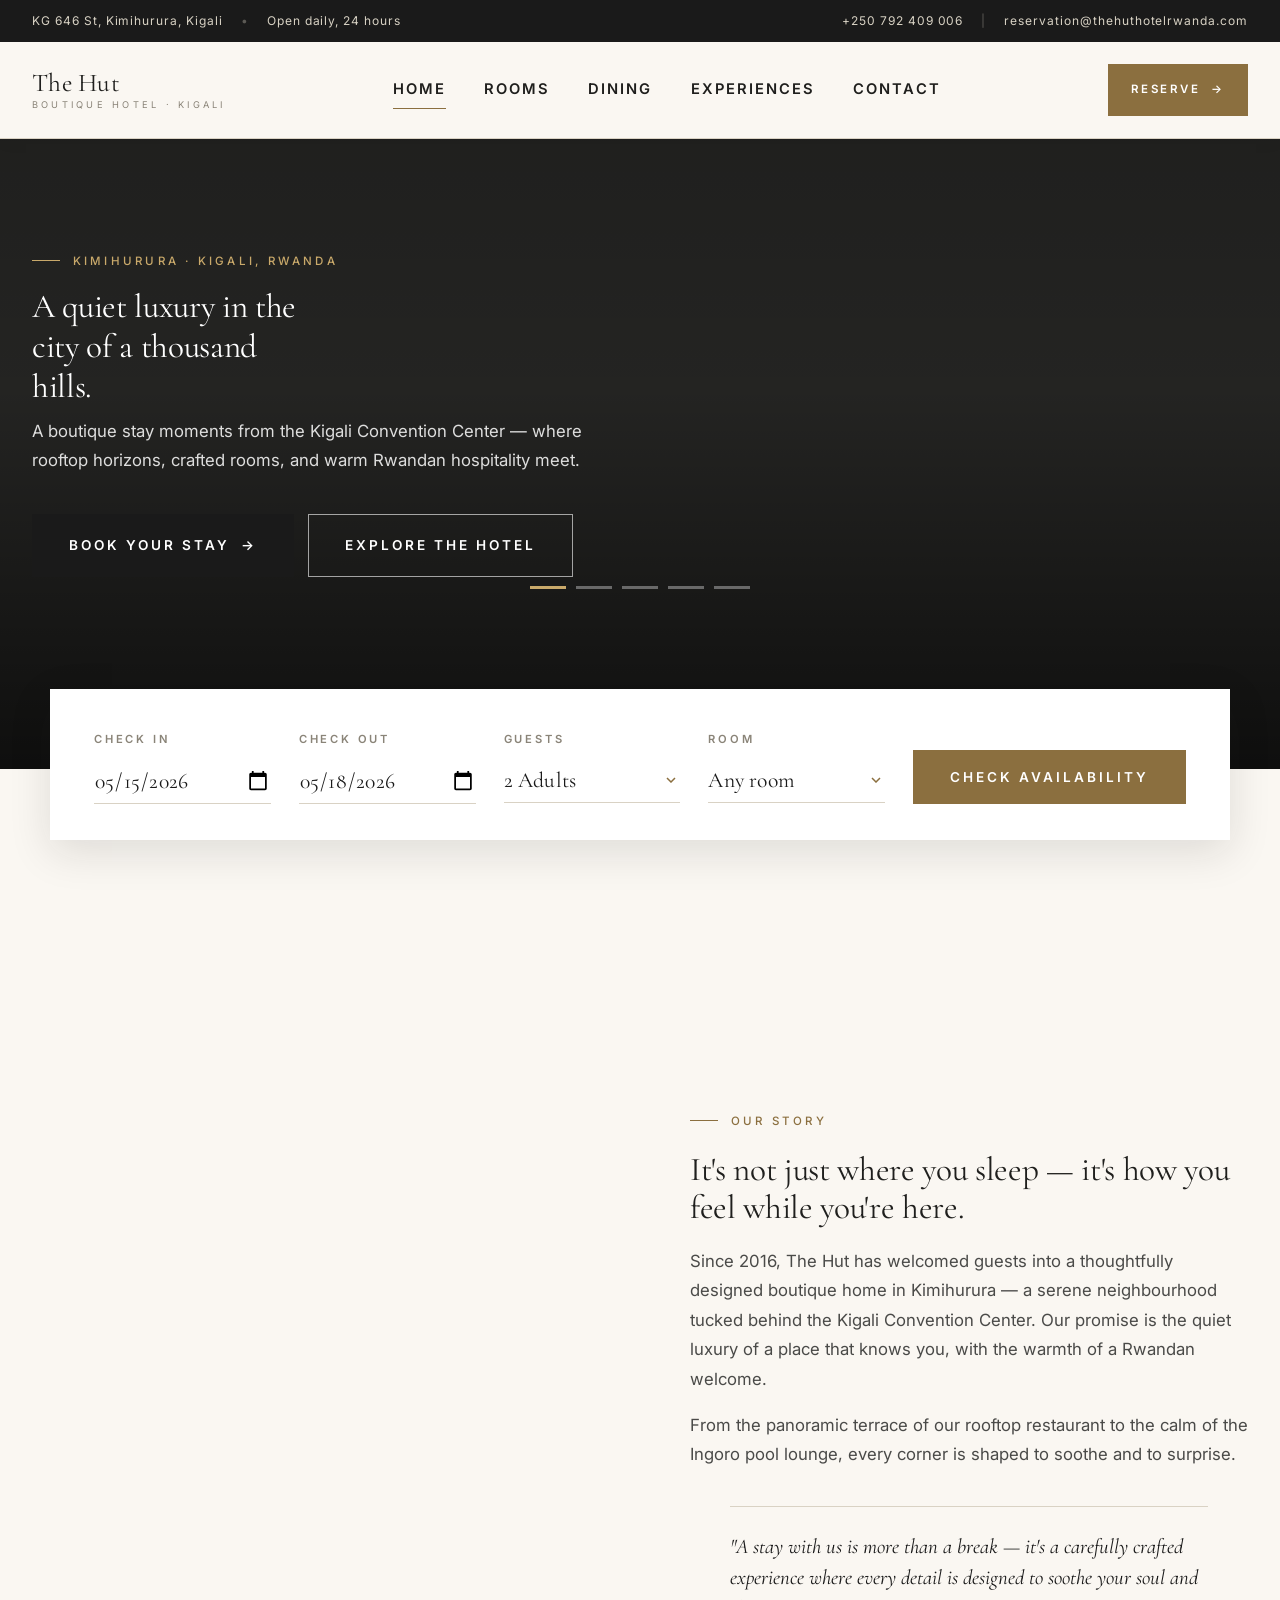
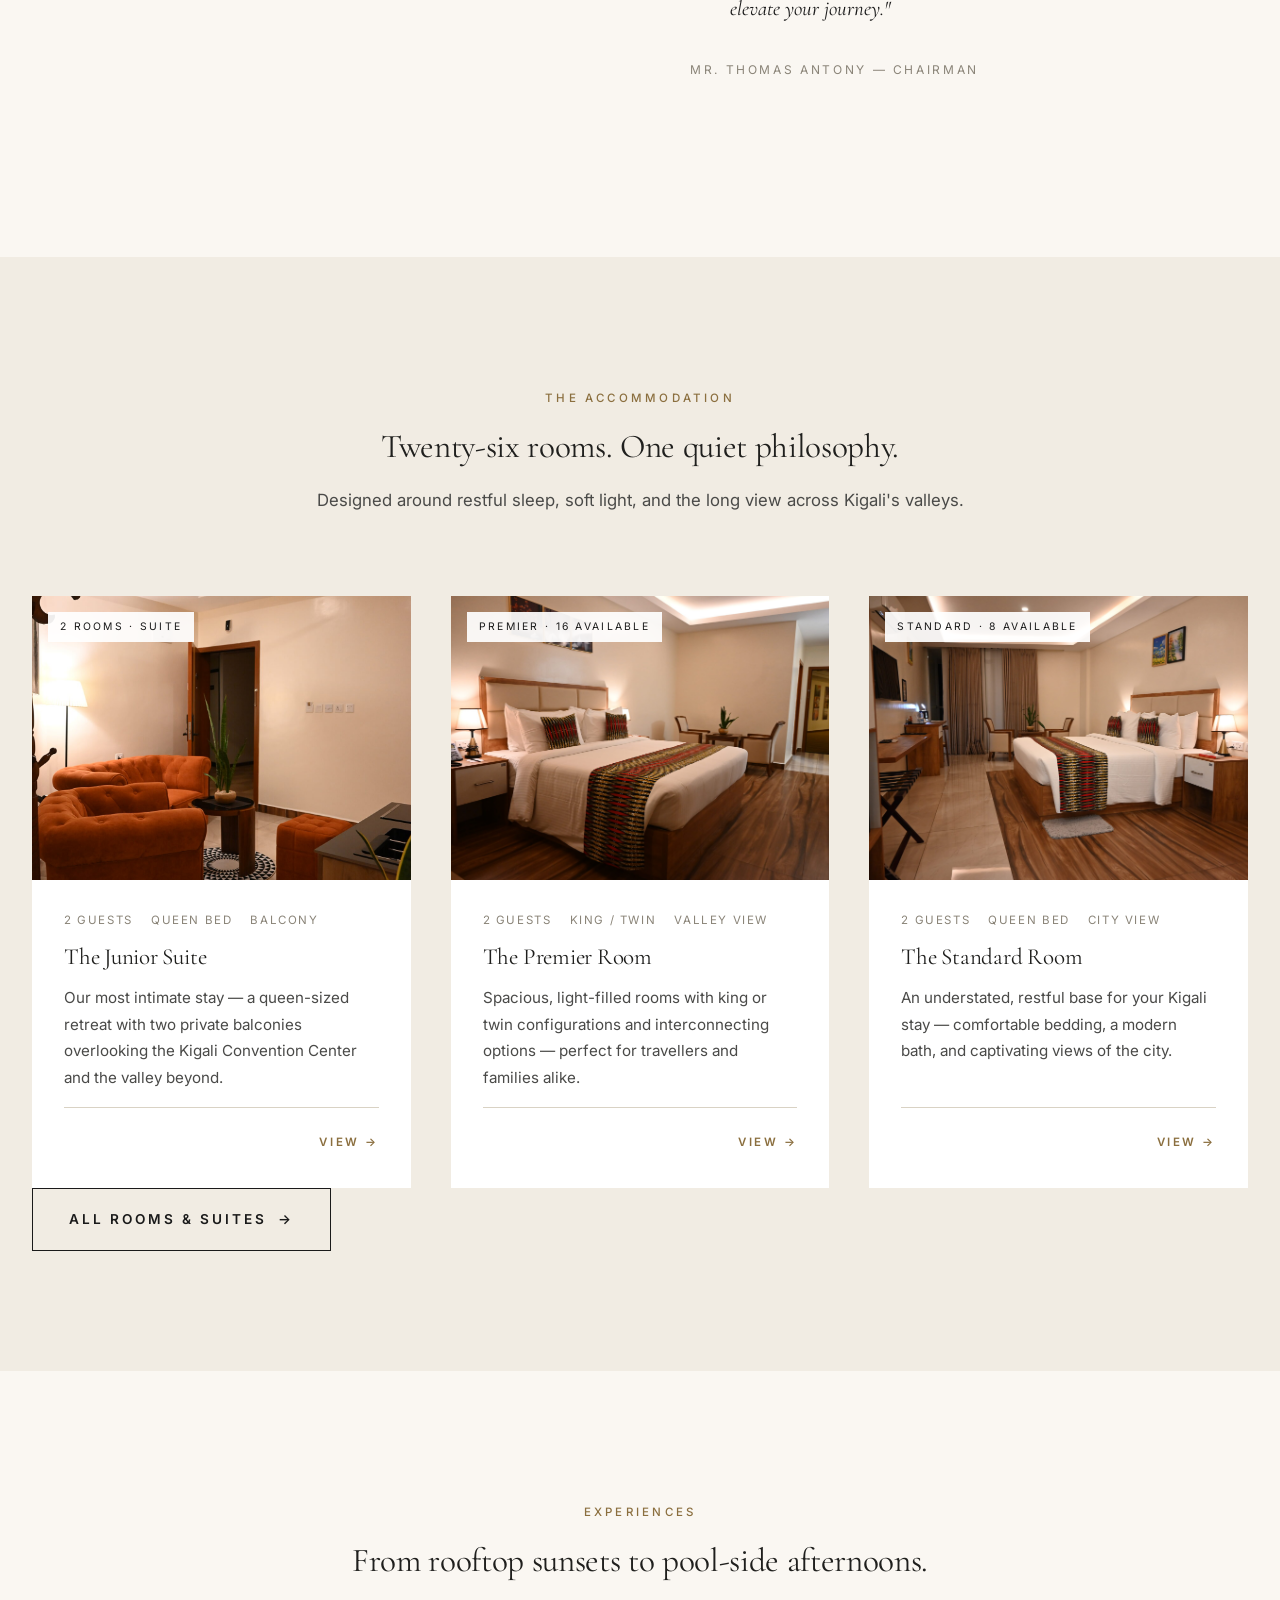
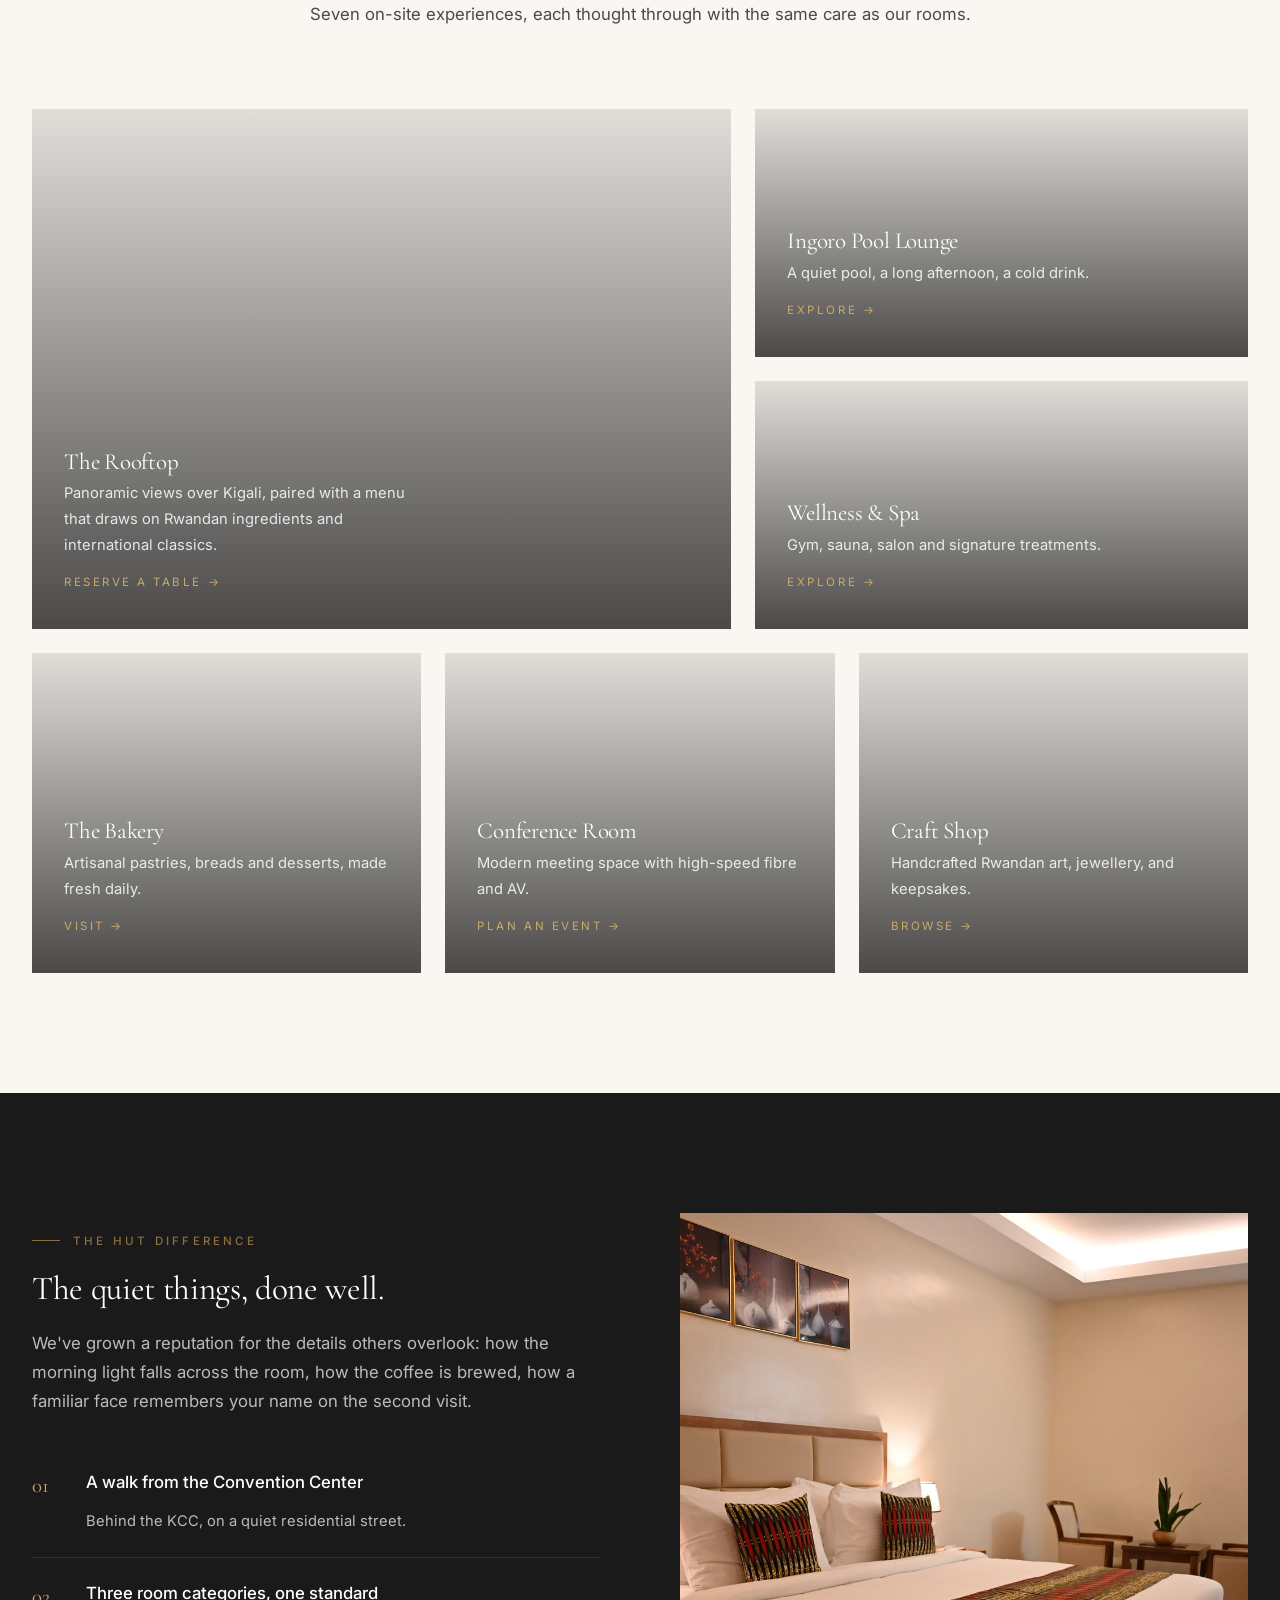
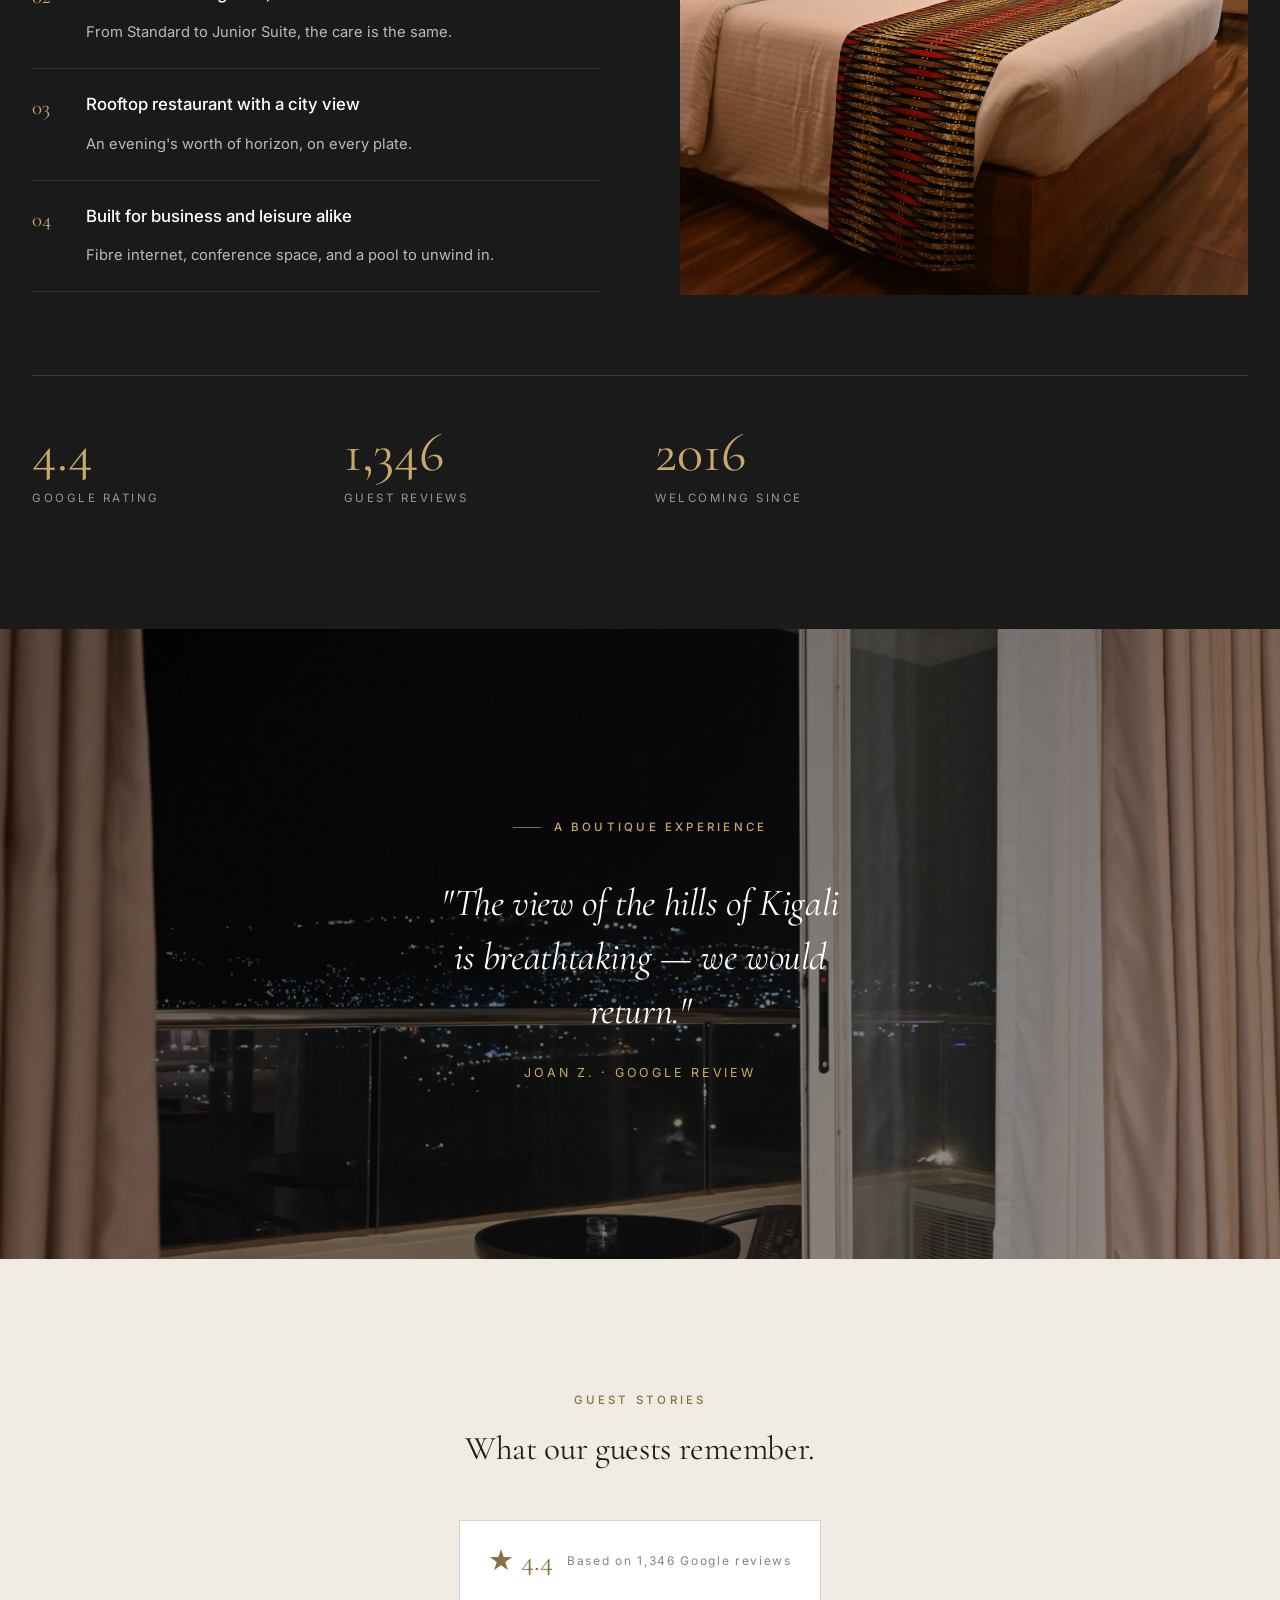
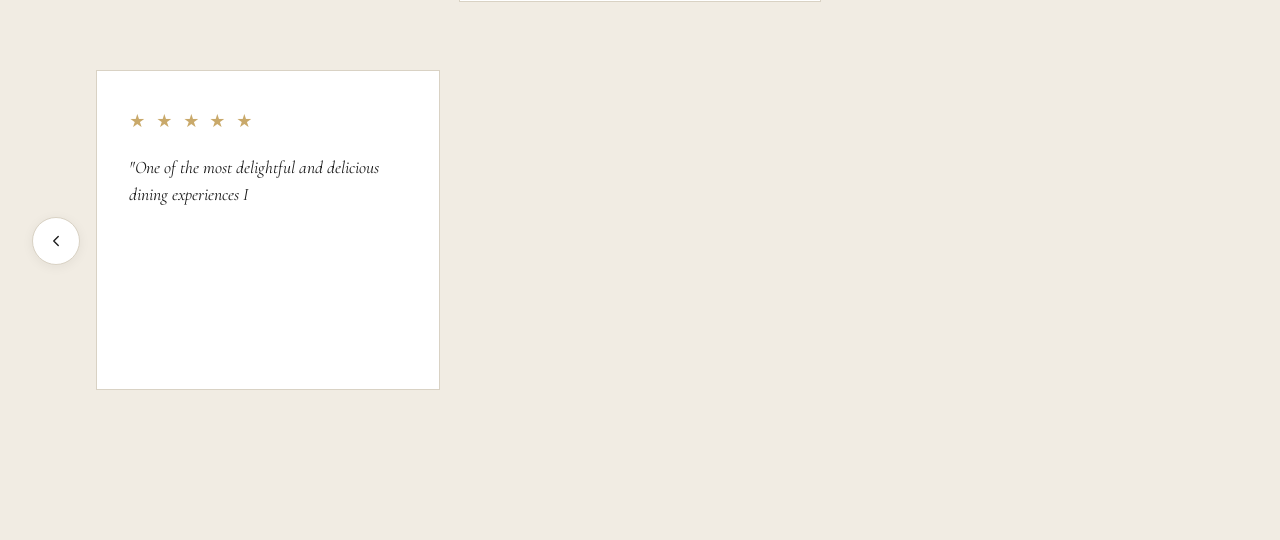
==== index.html @ b06016fc "Add files via upload" ====
<!DOCTYPE html>
<html lang="en">
<head>
<meta charset="UTF-8">
<meta name="viewport" content="width=device-width, initial-scale=1.0">
<title>The Hut — Boutique Hotel & Rooftop Restaurant, Kigali</title>
<meta name="description" content="A boutique hotel & rooftop restaurant in Kimihurura, Kigali — moments from the Kigali Convention Center. Crafted rooms, panoramic views, and Rwandan hospitality.">
<link rel="preconnect" href="https://fonts.googleapis.com">
<link rel="preconnect" href="https://fonts.gstatic.com" crossorigin>
<link href="https://fonts.googleapis.com/css2?family=Cormorant+Garamond:ital,wght@0,300;0,400;0,500;1,400&family=Inter:wght@300;400;500;600&display=swap" rel="stylesheet">
<link rel="stylesheet" href="styles.css">
</head>
<body>

<!-- Sticky top stack -->
<div class="sticky-stack">
<!-- Utility bar -->
<div class="utility">
  <div class="container">
    <div>KG 646 St, Kimihurura, Kigali <span class="sep">•</span> Open daily, 24 hours</div>
    <div>
      <a href="tel:+250792409006">+250 792 409 006</a>
      <span class="sep">|</span>
      <a href="mailto:reservation@thehuthotelrwanda.com">reservation@thehuthotelrwanda.com</a>
    </div>
  </div>
</div>

<!-- Header -->
<header class="site-header">
  <div class="container">
    <a href="index.html" class="brand" aria-label="The Hut · Restaurant & Boutique Hotel">
      <img src="logo.png" alt="The Hut · Restaurant & Boutique Hotel" onerror="this.outerHTML='<span class=&quot;brand-text&quot;>The Hut<small>Boutique Hotel · Kigali</small></span>'">
    </a>
    <nav class="nav">
      <a href="index.html" class="active">Home</a>
      <a href="rooms.html">Rooms</a>
      <a href="dining.html">Dining</a>
      <a href="experiences.html">Experiences</a>
      <a href="contact.html">Contact</a>
    </nav>
    <a href="#book" class="btn btn--gold book-cta">Reserve <span class="arrow">→</span></a>
  </div>
</header>
</div>

<!-- Hero -->
<section class="hero">
  <div class="hero__slides">
    <div class="hero__slide active" style="background-image:url('https://thehuthotelrwanda.com/wp-content/uploads/2025/10/WhatsApp-Image-2025-10-03-at-09.39.47.jpeg');"></div>
    <div class="hero__slide" style="background-image:url('images/premier-04.jpg');"></div>
    <div class="hero__slide" style="background-image:url('images/suite-03.jpg');"></div>
    <div class="hero__slide" style="background-image:url('https://thehuthotelrwanda.com/wp-content/uploads/2026/04/DSC00540-scaled.jpg');"></div>
    <div class="hero__slide" style="background-image:url('images/standard-03.jpg');"></div>
  </div>
  <div class="container">
    <span class="eyebrow">Kimihurura · Kigali, Rwanda</span>
    <h1>A quiet luxury in the city of a thousand hills.</h1>
    <p class="hero__lead">A boutique stay moments from the Kigali Convention Center — where rooftop horizons, crafted rooms, and warm Rwandan hospitality meet.</p>
    <div class="hero__ctas">
      <a href="#book" class="btn">Book your stay <span class="arrow">→</span></a>
      <a href="experiences.html" class="btn btn--light">Explore the hotel</a>
    </div>
  </div>
  <div class="hero__dots" aria-hidden="true">
    <button class="hero__dot active" data-slide="0" aria-label="Slide 1"></button>
    <button class="hero__dot" data-slide="1" aria-label="Slide 2"></button>
    <button class="hero__dot" data-slide="2" aria-label="Slide 3"></button>
    <button class="hero__dot" data-slide="3" aria-label="Slide 4"></button>
    <button class="hero__dot" data-slide="4" aria-label="Slide 5"></button>
  </div>
</section>
<script>
(function(){
  var slides = document.querySelectorAll('.hero__slide');
  var dots = document.querySelectorAll('.hero__dot');
  var current = 0;
  function go(n){
    slides[current].classList.remove('active');
    dots[current].classList.remove('active');
    current = (n + slides.length) % slides.length;
    slides[current].classList.add('active');
    dots[current].classList.add('active');
  }
  dots.forEach(function(d,i){ d.addEventListener('click', function(){ go(i); reset(); }); });
  var timer = setInterval(function(){ go(current+1); }, 5500);
  function reset(){ clearInterval(timer); timer = setInterval(function(){ go(current+1); }, 5500); }
})();

// Gentle scroll-reveal animations
(function(){
  if (!('IntersectionObserver' in window)) return;
  var selectors = '.section-head, .room-card, .exp-tile, .why__list li, .stat, .room-features .room-feature, .intro__media, .why__media, .testimonial-quote, .review-stats, .prose, .booking';
  var els = document.querySelectorAll(selectors);
  els.forEach(function(el){ el.classList.add('reveal'); });
  var io = new IntersectionObserver(function(entries){
    entries.forEach(function(e){
      if (e.isIntersecting){
        e.target.classList.add('in');
        io.unobserve(e.target);
      }
    });
  }, { threshold: 0.12 });
  els.forEach(function(el){ io.observe(el); });
})();

// Sticky header — deeper shadow when scrolled
(function(){
  var stack = document.querySelector('.sticky-stack') || document.querySelector('.site-header');
  if (!stack) return;
  function update(){
    if (window.scrollY > 30){ stack.classList.add('scrolled'); }
    else { stack.classList.remove('scrolled'); }
  }
  window.addEventListener('scroll', update, { passive: true });
  update();
})();

// Reviews carousel — arrows + dots + scroll-snap
(function(){
  var track = document.querySelector('.reviews__track');
  var prev = document.querySelector('.reviews__nav--prev');
  var next = document.querySelector('.reviews__nav--next');
  var dotsWrap = document.querySelector('.reviews__dots');
  if (!track) return;
  var cards = track.querySelectorAll('.review-card');
  // build dots
  cards.forEach(function(_, i){
    var b = document.createElement('button');
    b.className = 'reviews__dot' + (i === 0 ? ' active' : '');
    b.setAttribute('aria-label', 'Go to review ' + (i+1));
    b.addEventListener('click', function(){ scrollTo(i); });
    dotsWrap.appendChild(b);
  });
  function cardWidth(){
    if (!cards[0]) return 0;
    var rect = cards[0].getBoundingClientRect();
    return rect.width + 28; // include gap
  }
  function scrollTo(i){
    track.scrollTo({ left: i * cardWidth(), behavior: 'smooth' });
  }
  if (prev) prev.addEventListener('click', function(){
    track.scrollBy({ left: -cardWidth(), behavior: 'smooth' });
  });
  if (next) next.addEventListener('click', function(){
    track.scrollBy({ left: cardWidth(), behavior: 'smooth' });
  });
  // active dot tracking
  track.addEventListener('scroll', function(){
    var idx = Math.round(track.scrollLeft / cardWidth());
    dotsWrap.querySelectorAll('.reviews__dot').forEach(function(d,i){
      d.classList.toggle('active', i === idx);
    });
  }, { passive: true });
})();

// Parallax — background images move slower than scroll
(function(){
  if (matchMedia('(prefers-reduced-motion: reduce)').matches) return;
  var parallaxEls = document.querySelectorAll('[data-parallax]');
  if (!parallaxEls.length) return;
  var raf;
  function update(){
    parallaxEls.forEach(function(el){
      var rect = el.getBoundingClientRect();
      var speed = parseFloat(el.getAttribute('data-parallax')) || 0.3;
      var center = rect.top + rect.height/2 - window.innerHeight/2;
      var translateY = -center * speed;
      el.style.transform = 'translate3d(0,' + translateY.toFixed(1) + 'px,0)';
    });
    raf = null;
  }
  function onScroll(){
    if (!raf) raf = requestAnimationFrame(update);
  }
  window.addEventListener('scroll', onScroll, { passive: true });
  window.addEventListener('resize', onScroll, { passive: true });
  update();
})();
</script>

<!-- Booking widget -->
<form id="book" class="booking" onsubmit="event.preventDefault(); alert('Redirecting to reservation portal…');">
  <div class="booking__field">
    <label>Check in</label>
    <input type="date" value="2026-05-15">
  </div>
  <div class="booking__field">
    <label>Check out</label>
    <input type="date" value="2026-05-18">
  </div>
  <div class="booking__field">
    <label>Guests</label>
    <select>
      <option>2 Adults</option>
      <option>1 Adult</option>
      <option>2 Adults, 1 Child</option>
      <option>2 Adults, 2 Children</option>
    </select>
  </div>
  <div class="booking__field">
    <label>Room</label>
    <select>
      <option>Any room</option>
      <option>Junior Suite</option>
      <option>Premier Room</option>
      <option>Standard Room</option>
    </select>
  </div>
  <button class="btn btn--gold" type="submit">Check availability</button>
</form>

<!-- Intro -->
<section class="intro">
  <div class="container intro__grid">
    <div class="intro__media" style="background-image:url('https://thehuthotelrwanda.com/wp-content/uploads/2025/10/01.jpeg');"></div>
    <div>
      <span class="eyebrow">Our story</span>
      <h2>It's not just where you sleep — it's how you feel while you're here.</h2>
      <p>Since 2016, The Hut has welcomed guests into a thoughtfully designed boutique home in Kimihurura — a serene neighbourhood tucked behind the Kigali Convention Center. Our promise is the quiet luxury of a place that knows you, with the warmth of a Rwandan welcome.</p>
      <p>From the panoramic terrace of our rooftop restaurant to the calm of the Ingoro pool lounge, every corner is shaped to soothe and to surprise.</p>
      <blockquote class="intro__quote">"A stay with us is more than a break — it's a carefully crafted experience where every detail is designed to soothe your soul and elevate your journey."</blockquote>
      <div class="intro__author">Mr. Thomas Antony — Chairman</div>
    </div>
  </div>
</section>

<!-- Rooms -->
<section class="rooms">
  <div class="container">
    <div class="section-head">
      <span class="eyebrow">The Accommodation</span>
      <h2>Twenty-six rooms. One quiet philosophy.</h2>
      <p>Designed around restful sleep, soft light, and the long view across Kigali's valleys.</p>
    </div>

    <div class="rooms__grid">
      <article class="room-card">
        <div class="room-card__img" data-count="2 rooms · suite" style="background-image:url('images/suite-13.jpg');"></div>
        <div class="room-card__body">
          <div class="room-card__meta"><span>2 Guests</span><span>Queen bed</span><span>Balcony</span></div>
          <h3>The Junior Suite</h3>
          <p>Our most intimate stay — a queen-sized retreat with two private balconies overlooking the Kigali Convention Center and the valley beyond.</p>
          <div class="room-card__foot">
            
            <a href="room-junior-suite.html" class="room-card__link">View →</a>
          </div>
        </div>
      </article>

      <article class="room-card">
        <div class="room-card__img" data-count="Premier · 16 available" style="background-image:url('images/premier-04.jpg');"></div>
        <div class="room-card__body">
          <div class="room-card__meta"><span>2 Guests</span><span>King / Twin</span><span>Valley view</span></div>
          <h3>The Premier Room</h3>
          <p>Spacious, light-filled rooms with king or twin configurations and interconnecting options — perfect for travellers and families alike.</p>
          <div class="room-card__foot">
            
            <a href="room-premier.html" class="room-card__link">View →</a>
          </div>
        </div>
      </article>

      <article class="room-card">
        <div class="room-card__img" data-count="Standard · 8 available" style="background-image:url('images/standard-03.jpg');"></div>
        <div class="room-card__body">
          <div class="room-card__meta"><span>2 Guests</span><span>Queen bed</span><span>City view</span></div>
          <h3>The Standard Room</h3>
          <p>An understated, restful base for your Kigali stay — comfortable bedding, a modern bath, and captivating views of the city.</p>
          <div class="room-card__foot">
            
            <a href="room-standard.html" class="room-card__link">View →</a>
          </div>
        </div>
      </article>
    </div>

    <div class="center mt-lg">
      <a href="rooms.html" class="btn btn--ghost">All rooms & suites <span class="arrow">→</span></a>
    </div>
  </div>
</section>

<!-- Experiences -->
<section class="experiences">
  <div class="container">
    <div class="section-head">
      <span class="eyebrow">Experiences</span>
      <h2>From rooftop sunsets to pool-side afternoons.</h2>
      <p>Seven on-site experiences, each thought through with the same care as our rooms.</p>
    </div>

    <div class="exp__grid">
      <a href="dining.html" class="exp-tile exp-tile--lg" style="background-image:url('https://thehuthotelrwanda.com/wp-content/uploads/2026/04/DSC00540-scaled.jpg');">
        <div class="exp-tile__body">
          <h3>The Rooftop</h3>
          <p>Panoramic views over Kigali, paired with a menu that draws on Rwandan ingredients and international classics.</p>
          <span>Reserve a table →</span>
        </div>
      </a>

      <div style="grid-column: span 5; display: grid; grid-template-rows: 1fr 1fr; gap: 24px;">
        <a href="experiences.html" class="exp-tile exp-tile--sm" style="background-image:url('https://thehuthotelrwanda.com/wp-content/uploads/2026/05/Untitled-design-34.png');">
          <div class="exp-tile__body">
            <h3>Ingoro Pool Lounge</h3>
            <p>A quiet pool, a long afternoon, a cold drink.</p>
            <span>Explore →</span>
          </div>
        </a>
        <a href="experiences.html" class="exp-tile exp-tile--sm" style="background-image:url('https://thehuthotelrwanda.com/wp-content/uploads/2026/04/Untitled-design-18.png');">
          <div class="exp-tile__body">
            <h3>Wellness & Spa</h3>
            <p>Gym, sauna, salon and signature treatments.</p>
            <span>Explore →</span>
          </div>
        </a>
      </div>

      <a href="experiences.html" class="exp-tile exp-tile--row" style="background-image:url('https://thehuthotelrwanda.com/wp-content/uploads/2026/04/Untitled-design-19.png');">
        <div class="exp-tile__body">
          <h3>The Bakery</h3>
          <p>Artisanal pastries, breads and desserts, made fresh daily.</p>
          <span>Visit →</span>
        </div>
      </a>
      <a href="experiences.html" class="exp-tile exp-tile--row" style="background-image:url('https://thehuthotelrwanda.com/wp-content/uploads/2026/04/Untitled-design-20.png');">
        <div class="exp-tile__body">
          <h3>Conference Room</h3>
          <p>Modern meeting space with high-speed fibre and AV.</p>
          <span>Plan an event →</span>
        </div>
      </a>
      <a href="experiences.html" class="exp-tile exp-tile--row" style="background-image:url('https://thehuthotelrwanda.com/wp-content/uploads/2026/04/Untitled-design-21.png');">
        <div class="exp-tile__body">
          <h3>Craft Shop</h3>
          <p>Handcrafted Rwandan art, jewellery, and keepsakes.</p>
          <span>Browse →</span>
        </div>
      </a>
    </div>
  </div>
</section>

<!-- Why -->
<section class="why">
  <div class="container">
    <div class="why__grid">
      <div>
        <span class="eyebrow">The Hut Difference</span>
        <h2>The quiet things, done well.</h2>
        <p>We've grown a reputation for the details others overlook: how the morning light falls across the room, how the coffee is brewed, how a familiar face remembers your name on the second visit.</p>
        <ul class="why__list">
          <li><span class="num">01</span><div><strong>A walk from the Convention Center</strong><span>Behind the KCC, on a quiet residential street.</span></div></li>
          <li><span class="num">02</span><div><strong>Three room categories, one standard</strong><span>From Standard to Junior Suite, the care is the same.</span></div></li>
          <li><span class="num">03</span><div><strong>Rooftop restaurant with a city view</strong><span>An evening's worth of horizon, on every plate.</span></div></li>
          <li><span class="num">04</span><div><strong>Built for business and leisure alike</strong><span>Fibre internet, conference space, and a pool to unwind in.</span></div></li>
        </ul>
      </div>
      <div class="why__media" style="background-image:url('images/premier-04.jpg'); background-position: center center;"></div>
    </div>

    <div class="stats">
      <div class="stat"><div class="num">4.4</div><div class="label">Google Rating</div></div>
      <div class="stat"><div class="num">1,346</div><div class="label">Guest Reviews</div></div>
      
      <div class="stat"><div class="num">2016</div><div class="label">Welcoming since</div></div>
    </div>
  </div>
</section>

<!-- Parallax interlude -->
<section class="parallax-strip">
  <div class="parallax-strip__bg" data-parallax="0.3" style="background-image:url('images/suite-03.jpg');"></div>
  <div class="parallax-strip__overlay"></div>
  <div class="container parallax-strip__content">
    <span class="eyebrow" style="color:var(--gold);">A boutique experience</span>
    <h2 class="parallax-strip__title">"The view of the hills of Kigali is breathtaking — we would return."</h2>
    <div class="parallax-strip__author">Joan Z. · Google Review</div>
  </div>
</section>

<!-- Testimonials -->
<section class="testimonials">
  <div class="container">
    <div class="testimonials__head">
      <span class="eyebrow">Guest stories</span>
      <h2>What our guests remember.</h2>
      <div class="review-stats review-stats--inline">
        <span class="score">★ 4.4</span>
        <span class="meta">Based on 1,346 Google reviews</span>
      </div>
    </div>

    <div class="reviews">
      <button class="reviews__nav reviews__nav--prev" aria-label="Previous review">
        <svg width="18" height="18" viewBox="0 0 24 24" fill="none" stroke="currentColor" stroke-width="1.8" stroke-linecap="round" stroke-linejoin="round"><polyline points="15 18 9 12 15 6"/></svg>
      </button>
      <div class="reviews__track">
        <article class="review-card">
          <div class="review-card__stars" aria-label="5 stars">★ ★ ★ ★ ★</div>
          <p class="review-card__body">"One of the most delightful and delicious dining experiences I
---- styles.css ----
/* =========================================================
   The Hut — Editorial Luxury Redesign
   Shared stylesheet
   ========================================================= */

:root{
  --bg: #faf7f2;
  --bg-alt: #f1ece3;
  --ink: #1a1a1a;
  --ink-soft: #4a4a48;
  --muted: #8a8478;
  --line: #d9d2c4;
  --accent: #8b6f3f;   /* warm bronze */
  --accent-dark: #6b5530;
  --gold: #c9a96a;
  --white: #ffffff;
  --shadow-sm: 0 2px 12px rgba(26,26,26,0.06);
  --shadow-md: 0 12px 40px rgba(26,26,26,0.12);
  --serif: "Cormorant Garamond", "Playfair Display", Georgia, serif;
  --sans: "Inter", -apple-system, BlinkMacSystemFont, "Helvetica Neue", Arial, sans-serif;
  --container: 1280px;
}

*{ box-sizing: border-box; }

html{ scroll-behavior: smooth; overflow-x: hidden; scroll-padding-top: 120px; }

body{
  margin: 0;
  font-family: var(--sans);
  font-size: 20px;
  line-height: 1.8;
  color: #1f1f1d;
  background: var(--bg);
  -webkit-font-smoothing: antialiased;
  overflow-x: hidden;
  width: 100%;
}
p{ color: #2a2a28; font-size: 1.05rem; line-height: 1.75; }
.lead, p.lead{ color: #0f0f0f; font-size: 1.25rem; line-height: 1.65; }
@media (max-width: 768px){
  body{ font-size: 18px; line-height: 1.7; }
  p{ font-size: 1rem; }
  .lead, p.lead{ font-size: 1.15rem; }
}

img{ max-width: 100%; display: block; }

a{ color: inherit; text-decoration: none; transition: color .2s ease, opacity .2s ease; }
a:hover{ color: var(--accent); }

h1,h2,h3,h4{
  font-family: var(--serif);
  font-weight: 400;
  letter-spacing: -0.01em;
  line-height: 1.15;
  margin: 0 0 .6em;
}
h1{ font-size: clamp(2rem, 3.4vw, 3.2rem); }
h2{ font-size: clamp(1.7rem, 2.6vw, 2.4rem); }
h3{ font-size: clamp(1.25rem, 1.8vw, 1.55rem); }
h4{ font-size: 1.05rem; letter-spacing: .02em; }

p{ margin: 0 0 1em; color: var(--ink-soft); }

.eyebrow{
  font-family: var(--sans);
  font-size: .72rem;
  font-weight: 500;
  letter-spacing: .28em;
  text-transform: uppercase;
  color: var(--accent);
  margin: 0 0 1.2rem;
  display: inline-flex;
  align-items: center;
  gap: .8rem;
}
.eyebrow::before{
  content: "";
  width: 28px;
  height: 1px;
  background: var(--accent);
}

.container{
  max-width: var(--container);
  margin: 0 auto;
  padding: 0 32px;
}

section{ padding: 120px 0; }

/* ---------- Buttons ---------- */
.btn{
  display: inline-flex;
  align-items: center;
  gap: .7rem;
  padding: 18px 36px;
  font-family: var(--sans);
  font-size: .85rem;
  letter-spacing: .22em;
  text-transform: uppercase;
  font-weight: 600;
  border: 1px solid var(--ink);
  background: var(--ink);
  color: var(--white);
  cursor: pointer;
  transition: all .25s ease;
  min-height: 52px;
}
.btn:hover{ background: var(--accent); border-color: var(--accent); color: #fff; }
.btn--ghost{ background: transparent; color: var(--ink); }
.btn--ghost:hover{ background: var(--ink); color: #fff; border-color: var(--ink); }
.btn--light{ background: transparent; color: #fff; border-color: rgba(255,255,255,.6); }
.btn--light:hover{ background: #fff; color: var(--ink); border-color: #fff; }
.btn--gold{ background: var(--accent); border-color: var(--accent); }
.btn--gold:hover{ background: var(--accent-dark); border-color: var(--accent-dark); }
.btn .arrow{ transition: transform .25s ease; }
.btn:hover .arrow{ transform: translateX(4px); }

/* ---------- Sticky top stack: utility + header glued together ---------- */
.utility{
  background: var(--ink);
  color: #d8d2c4;
  font-size: .75rem;
  letter-spacing: .08em;
}
.utility .container{
  display: flex;
  justify-content: space-between;
  align-items: center;
  padding-top: 10px;
  padding-bottom: 10px;
}
.utility a:hover{ color: var(--gold); }
.utility .sep{ margin: 0 14px; opacity: .35; }

/* When .utility and .site-header are children of a wrapper, that wrapper sticks */
.sticky-stack{
  position: sticky;
  top: 0;
  z-index: 100;
  background: var(--bg);
  box-shadow: 0 2px 16px rgba(26,26,26,.05);
  transition: box-shadow .25s ease;
}
.sticky-stack.scrolled{
  box-shadow: 0 4px 24px rgba(26,26,26,.10);
}

/* ---------- Header / Nav ---------- */
.site-header{
  background: rgba(250,247,242,.96);
  backdrop-filter: blur(14px);
  -webkit-backdrop-filter: blur(14px);
  border-bottom: 1px solid var(--line);
}
.site-header .container{
  display: flex;
  align-items: center;
  justify-content: space-between;
  padding-top: 22px;
  padding-bottom: 22px;
}
.brand{
  font-family: var(--serif);
  font-size: 1.6rem;
  letter-spacing: .01em;
  line-height: 1;
  display: inline-flex;
  align-items: center;
}
.brand img{
  height: 56px;
  width: auto;
  display: block;
  max-width: 100%;
}
.brand-text{
  font-family: var(--serif);
  font-size: 1.6rem;
  letter-spacing: .01em;
  line-height: 1;
  display: inline-block;
}
.brand-text small{
  display: block;
  font-family: var(--sans);
  font-size: .58rem;
  letter-spacing: .35em;
  text-transform: uppercase;
  color: var(--muted);
  margin-top: 4px;
  white-space: nowrap;
}
@media (max-width: 768px){
  .brand-text{ font-size: 1.3rem; }
  .brand-text small{ font-size: .52rem; letter-spacing: .25em; }
}
.brand small{
  display: block;
  font-family: var(--sans);
  font-size: .58rem;
  letter-spacing: .35em;
  text-transform: uppercase;
  color: var(--muted);
  margin-top: 4px;
  white-space: nowrap;
}
@media (max-width: 768px){
  .brand img{ height: 42px; }
}
.nav{
  display: flex;
  gap: 38px;
  font-size: .92rem;
  letter-spacing: .14em;
  text-transform: uppercase;
  font-weight: 600;
}
.nav a{ position: relative; padding: 6px 0; }
.nav a::after{
  content: "";
  position: absolute;
  left: 0; bottom: 0;
  width: 0; height: 1px;
  background: var(--accent);
  transition: width .25s ease;
}
.nav a:hover::after,
.nav a.active::after{ width: 100%; }

.book-cta{
  padding: 12px 22px;
  font-size: .72rem;
  letter-spacing: .22em;
}

@media (max-width: 960px){
  .nav{ display: none; }
}

/* ---------- Hero ---------- */
.hero{
  position: relative;
  height: 70vh;
  min-height: 560px;
  max-height: 720px;
  color: #fff;
  overflow: hidden;
  margin-bottom: 0;
}
.hero__bg{
  position: absolute; inset: 0;
  background-size: cover;
  background-position: center;
  transform: scale(1.04);
  animation: heroZoom 14s ease-out forwards;
}
@keyframes heroZoom{ to{ transform: scale(1); } }

/* Hero slider */
.hero__slides{ position: absolute; inset: 0; background-color: #2a2a28; }
.hero__slide{
  position: absolute; inset: 0;
  background-size: cover;
  background-position: center;
  background-color: #2a2a28;
  opacity: 0;
  transform: scale(1.06);
  transition: opacity 1.4s ease, transform 7s ease;
}
.hero__slide.active{
  opacity: 1;
  transform: scale(1);
}
.hero__dots{
  position: absolute;
  bottom: 180px;
  left: 50%;
  transform: translateX(-50%);
  display: flex;
  gap: 10px;
  z-index: 6;
}
@media (max-width: 768px){
  .hero__dots{ bottom: 130px; }
}
.hero__dot{
  width: 36px; height: 3px;
  background: rgba(255,255,255,.35);
  border: none;
  cursor: pointer;
  padding: 0;
  transition: background .25s ease;
}
.hero__dot.active{ background: var(--gold); }
.hero__dot:hover{ background: rgba(255,255,255,.7); }
.hero::after{
  content: "";
  position: absolute; inset: 0;
  background: linear-gradient(to bottom, rgba(0,0,0,.25) 0%, rgba(0,0,0,.15) 40%, rgba(0,0,0,.65) 100%);
}
.hero .container{
  position: relative;
  z-index: 2;
  height: 100%;
  display: flex;
  flex-direction: column;
  justify-content: center;
  padding-top: 60px;
  padding-bottom: 140px;
}
.hero .eyebrow{ color: var(--gold); margin-bottom: 1rem; }
.hero .eyebrow::before{ background: var(--gold); }
.hero h1{
  max-width: 18ch;
  color: #fff;
  margin-bottom: .3em;
  font-size: clamp(1.8rem, 2.6vw, 2.4rem);
  line-height: 1.2;
}
.hero__lead{
  max-width: 52ch;
  color: rgba(255,255,255,.85);
  font-size: 1.05rem;
  margin-bottom: 2.4rem;
}
.hero__ctas{ display: flex; gap: 14px; flex-wrap: wrap; }

/* Booking widget */
.booking{
  position: relative;
  margin: -80px auto 80px;
  background: #fff;
  box-shadow: var(--shadow-md);
  max-width: 1180px;
  padding: 40px 44px 36px;
  display: grid;
  grid-template-columns: repeat(4, 1fr) auto;
  gap: 28px;
  z-index: 5;
}
.booking__field{ display: flex; flex-direction: column; }
.booking__field label{
  display: block;
  font-family: var(--sans);
  font-size: .7rem;
  letter-spacing: .25em;
  text-transform: uppercase;
  color: var(--muted);
  margin-bottom: 10px;
  font-weight: 600;
}
.booking__field input,
.booking__field select{
  width: 100%;
  border: none;
  border-bottom: 1px solid var(--line);
  background: transparent;
  font-family: var(--serif);
  font-weight: 400;
  font-size: 1.35rem;
  color: var(--ink);
  padding: 8px 0;
  outline: none;
  min-height: 44px;
  letter-spacing: .01em;
  transition: border-color .25s ease;
  -webkit-appearance: none;
  appearance: none;
  background-image: none;
}
.booking__field select{
  background-image: url("data:image/svg+xml;utf8,<svg xmlns='http://www.w3.org/2000/svg' width='10' height='6' viewBox='0 0 10 6' fill='none' stroke='%238b6f3f' stroke-width='1.5'><path d='M1 1l4 4 4-4'/></svg>");
  background-repeat: no-repeat;
  background-position: right 4px center;
  padding-right: 24px;
  cursor: pointer;
}
.booking__field input:focus,
.booking__field select:focus{ border-bottom-color: var(--accent); }
.booking__field input:focus,
.booking__field select:focus{ border-color: var(--accent); }
.booking .btn{ align-self: end; }

@media (max-width: 900px){
  .booking{ grid-template-columns: 1fr 1fr; margin: -40px 20px 0; padding: 24px; }
}

/* ---------- Intro / About ---------- */
.intro{ background: var(--bg); }
.intro__grid{
  display: grid;
  grid-template-columns: 1fr 1fr;
  gap: 100px;
  align-items: center;
}
.intro__media{
  position: relative;
  aspect-ratio: 4/5;
  background-size: cover;
  background-position: center;
  overflow: hidden;
  cursor: pointer;
  transition: transform .5s ease;
}
.intro__media:hover{ transform: scale(1.025); }
.intro__media::before{
  content: "";
  position: absolute;
  inset: 24px -24px -24px 24px;
  border: 1px solid var(--accent);
  z-index: -1;
}
.intro__quote{
  font-family: var(--serif);
  font-style: italic;
  font-size: 1.3rem;
  line-height: 1.5;
  color: var(--ink);
  padding: 24px 0 14px;
  border-top: 1px solid var(--line);
  margin-top: 36px;
}
.intro__author{
  font-size: .75rem;
  letter-spacing: .22em;
  text-transform: uppercase;
  color: var(--muted);
}

@media (max-width: 900px){
  .intro__grid{ grid-template-columns: 1fr; gap: 50px; }
}

/* ---------- Rooms ---------- */
.rooms{ background: var(--bg-alt); }
.section-head{
  text-align: center;
  max-width: 720px;
  margin: 0 auto 80px;
}
.section-head .eyebrow{ justify-content: center; }
.section-head .eyebrow::before{ display: none; }

.rooms__grid{
  display: grid;
  grid-template-columns: repeat(3, 1fr);
  gap: 40px;
}
.room-card{
  background: #fff;
  display: flex;
  flex-direction: column;
  transition: transform .35s ease, box-shadow .35s ease;
}
.room-card:hover{
  transform: translateY(-6px);
  box-shadow: var(--shadow-md);
}
.room-card__img{
  aspect-ratio: 4/3;
  background-size: cover;
  background-position: center;
  position: relative;
  overflow: hidden;
  transition: transform .7s ease;
}
.room-card:hover .room-card__img{
  transform: scale(1.05);
}
.room-card__img::after{
  content: attr(data-count);
  position: absolute;
  top: 16px; left: 16px;
  background: rgba(255,255,255,.92);
  color: var(--ink);
  font-size: .65rem;
  letter-spacing: .22em;
  text-transform: uppercase;
  padding: 6px 12px;
}
.room-card__body{ padding: 30px 32px 36px; flex: 1; display: flex; flex-direction: column; }
.room-card__meta{
  display: flex;
  gap: 18px;
  font-size: .72rem;
  letter-spacing: .14em;
  text-transform: uppercase;
  color: var(--muted);
  margin-bottom: 14px;
}
.room-card h3{ margin-bottom: 14px; }
.room-card p{ font-size: .95rem; }
.room-card__foot{
  margin-top: auto;
  padding-top: 24px;
  display: flex;
  justify-content: flex-end;
  align-items: center;
  border-top: 1px solid var(--line);
}
.room-card__price{
  font-family: var(--serif);
  font-size: 1.4rem;
  color: var(--ink);
}
.room-card__price small{
  display: block;
  font-family: var(--sans);
  font-size: .65rem;
  letter-spacing: .18em;
  text-transform: uppercase;
  color: var(--muted);
}
.room-card__link{
  font-size: .72rem;
  letter-spacing: .22em;
  text-transform: uppercase;
  color: var(--accent);
  font-weight: 600;
}

@media (max-width: 900px){
  .rooms__grid{ grid-template-columns: 1fr; }
}

/* ---------- Experiences ---------- */
.experiences{ background: var(--bg); }
.exp__grid{
  display: grid;
  grid-template-columns: repeat(12, 1fr);
  gap: 24px;
}
.exp-tile{
  position: relative;
  overflow: hidden;
  background-size: cover;
  background-position: center;
  min-height: 320px;
  color: #fff;
  display: flex;
  align-items: flex-end;
  padding: 32px;
  cursor: pointer;
  transition: transform .7s ease;
}
.exp-tile:hover{ transform: scale(1.025); }
.exp-tile__body{
  transition: transform .35s ease;
  position: relative;
  z-index: 2;
}
.exp-tile:hover .exp-tile__body{ transform: translateY(-4px); }
.exp-tile::after{
  content: "";
  position: absolute; inset: 0;
  background: linear-gradient(to top, rgba(0,0,0,.7), rgba(0,0,0,.1));
  transition: background .3s ease;
}
.exp-tile:hover::after{ background: linear-gradient(to top, rgba(0,0,0,.85), rgba(0,0,0,.25)); }
.exp-tile > *{ position: relative; z-index: 1; }
.exp-tile__body h3{ margin-bottom: 6px; color: #fff; }
.exp-tile__body p{ color: rgba(255,255,255,.85); font-size: .92rem; margin: 0; max-width: 38ch; }
.exp-tile__body span{
  display: inline-block;
  margin-top: 14px;
  font-size: .72rem;
  letter-spacing: .22em;
  text-transform: uppercase;
  color: var(--gold);
}

.exp-tile--lg{ grid-column: span 7; min-height: 520px; }
.exp-tile--sm{ grid-column: span 5; min-height: 248px; }
.exp-tile--row{ grid-column: span 4; }
.exp-tile--row.wide{ grid-column: span 4; }

@media (max-width: 900px){
  .exp-tile, .exp-tile--lg, .exp-tile--sm, .exp-tile--row{ grid-column: span 12; min-height: 280px; }
}

/* ---------- Stats / Why ---------- */
.why{
  background: var(--ink);
  color: #e9e4d8;
}
.why h2{ color: #fff; }
.why p{ color: rgba(255,255,255,.7); }
.why__grid{
  display: grid;
  grid-template-columns: 1fr 1fr;
  gap: 80px;
  align-items: center;
}
.why__list{
  list-style: none;
  margin: 30px 0 0;
  padding: 0;
}
.why__list li{
  display: flex;
  align-items: flex-start;
  gap: 18px;
  padding: 20px 0;
  border-bottom: 1px solid rgba(255,255,255,.1);
}
.why__list .num{
  font-family: var(--serif);
  color: var(--gold);
  font-size: 1.3rem;
  min-width: 36px;
}
.why__list strong{ display: block; color: #fff; font-weight: 500; font-size: 1.05rem; margin-bottom: 4px; }
.why__list span{ font-size: .92rem; color: rgba(255,255,255,.7); }

.why__media{
  aspect-ratio: 5/6;
  background-size: cover;
  background-position: center;
}

.stats{
  display: grid;
  grid-template-columns: repeat(4, 1fr);
  margin-top: 80px;
  padding-top: 50px;
  border-top: 1px solid rgba(255,255,255,.15);
  gap: 30px;
}
.stat .num{
  font-family: var(--serif);
  font-size: 3.4rem;
  color: var(--gold);
  line-height: 1;
}
.stat .label{
  font-size: .72rem;
  letter-spacing: .22em;
  text-transform: uppercase;
  color: rgba(255,255,255,.55);
  margin-top: 8px;
}

@media (max-width: 900px){
  .why__grid{ grid-template-columns: 1fr; gap: 40px; }
  .stats{ grid-template-columns: 1fr 1fr; }
}

/* ---------- Testimonials ---------- */
.testimonials{ background: var(--bg-alt); }
.testimonials__head{
  text-align: center;
  max-width: 720px;
  margin: 0 auto 60px;
}
.testimonials__head .eyebrow{ justify-content: center; }
.testimonials__head .eyebrow::before{ display: none; }
.testimonials__head h2{ margin-bottom: 28px; }

.testimonial-quote{
  font-family: var(--serif);
  font-size: clamp(1.4rem, 2.6vw, 2.1rem);
  line-height: 1.5;
  font-style: italic;
  color: var(--ink);
  max-width: 880px;
  margin: 30px auto 30px;
}
.testimonial-author{
  font-size: .78rem;
  letter-spacing: .22em;
  text-transform: uppercase;
  color: var(--accent);
}
.review-stats{
  display: inline-flex;
  align-items: center;
  gap: 14px;
  padding: 14px 28px;
  background: #fff;
  border: 1px solid var(--line);
}
.review-stats--inline{ margin-top: 24px; }
.review-stats .score{
  font-family: var(--serif);
  font-size: 1.8rem;
  color: var(--accent);
}
.review-stats .meta{
  font-size: .75rem;
  letter-spacing: .14em;
  color: var(--muted);
}

/* Reviews carousel */
.reviews{
  position: relative;
  margin-top: 20px;
  padding: 0 60px;
}
.reviews__track{
  display: grid;
  grid-auto-flow: column;
  grid-auto-columns: calc((100% - 2 * 28px) / 3);
  gap: 28px;
  overflow-x: auto;
  scroll-snap-type: x mandatory;
  scrollbar-width: none;
  -ms-overflow-style: none;
  padding: 8px 4px 30px;
  scroll-behavior: smooth;
}
.reviews__track::-webkit-scrollbar{ display: none; }
.review-card{
  background: #fff;
  padding: 36px 32px 32px;
  border: 1px solid var(--line);
  scroll-snap-align: start;
  display: flex;
  flex-direction: column;
  gap: 18px;
  transition: transform .35s ease, box-shadow .35s ease;
  min-height: 320px;
}
.review-card:hover{
  transform: translateY(-4px);
  box-shadow: var(--shadow-md);
}
.review-card__stars{
  color: var(--gold);
  letter-spacing: .18em;
  font-size: 1rem;
}
.review-card__body{
  font-family: var(--serif);
  font-size: 1.1rem;
  line-height: 1.55;
  color: var(--ink);
  margin: 0;
  flex: 1;
  font-style: italic;
}
.review-card__foot{
  display: flex;
  align-items: center;
  gap: 14px;
  padding-top: 18px;
  border-top: 1px solid var(--line);
}
.review-card__avatar{
  width: 42px; height: 42px;
  border-radius: 50%;
  background: var(--accent);
  color: #fff;
  display: inline-flex;
  align-items: center;
  justify-content: center;
  font-family: var(--serif);
  font-size: .95rem;
  letter-spacing: .05em;
  flex-shrink: 0;
}
.review-card__name{
  font-size: .95rem;
  color: var(--ink);
  font-weight: 500;
}
.review-card__meta{
  font-size: .75rem;
  letter-spacing: .12em;
  text-transform: uppercase;
  color: var(--muted);
}

.reviews__nav{
  position: absolute;
  top: 50%;
  transform: translateY(-50%);
  width: 48px; height: 48px;
  border-radius: 50%;
  background: #fff;
  border: 1px solid var(--line);
  color: var(--ink);
  cursor: pointer;
  display: inline-flex;
  align-items: center;
  justify-content: center;
  z-index: 3;
  transition: all .25s ease;
  box-shadow: var(--shadow-sm);
}
.reviews__nav:hover{
  background: var(--accent);
  border-color: var(--accent);
  color: #fff;
}
.reviews__nav--prev{ left: 0; }
.reviews__nav--next{ right: 0; }

.reviews__dots{
  display: flex;
  justify-content: center;
  gap: 8px;
  margin-top: 14px;
}
.reviews__dot{
  width: 32px; height: 3px;
  background: var(--line);
  border: none;
  cursor: pointer;
  padding: 0;
  transition: background .25s ease;
}
.reviews__dot.active{ background: var(--accent); }

@media (max-width: 900px){
  .reviews{ padding: 0 16px; }
  .reviews__track{ grid-auto-columns: 88%; }
  .reviews__nav{ display: none; }
}

/* ---------- Parallax strip ---------- */
.parallax-strip{
  position: relative;
  min-height: 70vh;
  overflow: hidden;
  display: flex;
  align-items: center;
  color: #fff;
  isolation: isolate;
}
.parallax-strip__bg{
  position: absolute;
  top: -10%; left: 0;
  width: 100%; height: 120%;
  background-size: cover;
  background-position: center;
  z-index: -2;
  will-change: transform;
}
.parallax-strip__overlay{
  position: absolute;
  inset: 0;
  background: linear-gradient(135deg, rgba(0,0,0,.65), rgba(26,26,26,.45));
  z-index: -1;
}
.parallax-strip__content{
  position: relative;
  z-index: 2;
  text-align: center;
}
.parallax-strip__title{
  font-family: var(--serif);
  font-style: italic;
  font-size: clamp(1.6rem, 3vw, 2.6rem);
  line-height: 1.4;
  color: #fff;
  max-width: 24ch;
  margin: 20px auto 24px;
}
.parallax-strip__author{
  font-size: .78rem;
  letter-spacing: .22em;
  text-transform: uppercase;
  color: var(--gold);
}

/* ---------- Reveal animations (enhanced) ---------- */
.reveal-up{
  opacity: 0;
  transform: translateY(40px);
  transition: opacity 1.1s cubic-bezier(.2,.7,.2,1), transform 1.1s cubic-bezier(.2,.7,.2,1);
}
.reveal-up.in{ opacity: 1; transform: translateY(0); }

.reveal-left{
  opacity: 0;
  transform: translateX(-40px);
  transition: opacity 1.1s cubic-bezier(.2,.7,.2,1), transform 1.1s cubic-bezier(.2,.7,.2,1);
}
.reveal-left.in{ opacity: 1; transform: translateX(0); }

.reveal-right{
  opacity: 0;
  transform: translateX(40px);
  transition: opacity 1.1s cubic-bezier(.2,.7,.2,1), transform 1.1s cubic-bezier(.2,.7,.2,1);
}
.reveal-right.in{ opacity: 1; transform: translateX(0); }

.reveal-scale{
  opacity: 0;
  transform: scale(.94);
  transition: opacity 1.1s cubic-bezier(.2,.7,.2,1), transform 1.1s cubic-bezier(.2,.7,.2,1);
}
.reveal-scale.in{ opacity: 1; transform: scale(1); }

@media (prefers-reduced-motion: reduce){
  .reveal-up, .reveal-left, .reveal-right, .reveal-scale,
  .parallax-strip__bg{
    opacity: 1 !important;
    transform: none !important;
    transition: none !important;
  }
}

/* ---------- CTA strip ---------- */
.cta-strip{
  background-image: linear-gradient(rgba(0,0,0,.55), rgba(0,0,0,.55)), url('https://thehuthotelrwanda.com/wp-content/uploads/2026/04/DSC00540-scaled.jpg');
  background-size: cover;
  background-position: center;
  color: #fff;
  text-align: center;
  padding: 140px 0;
}
.cta-strip h2{ color: #fff; max-width: 22ch; margin: 0 auto .8em; }
.cta-strip p{ color: rgba(255,255,255,.85); max-width: 60ch; margin: 0 auto 2rem; }

/* ---------- Footer ---------- */
.site-footer{
  background: #0f0f0f;
  color: #c8c2b8;
  padding: 90px 0 30px;
  font-size: .9rem;
}
.site-footer p{ color: #b8b2a8; }
.site-footer li{ color: #c8c2b8; }
.footer__grid{
  display: grid;
  grid-template-columns: 1.4fr 1fr 1fr 1.2fr;
  gap: 60px;
}
.site-footer h4{
  color: #fff;
  font-family: var(--sans);
  font-size: .75rem;
  letter-spacing: .25em;
  text-transform: uppercase;
  margin-bottom: 20px;
}
.site-footer ul{ list-style: none; padding: 0; margin: 0; }
.site-footer li{ margin-bottom: 10px; word-wrap: break-word; overflow-wrap: break-word; }
.site-footer a{ word-wrap: break-word; overflow-wrap: anywhere; }
.site-footer a:hover{ color: var(--gold); }
.footer__brand{
  font-family: var(--serif);
  font-size: 1.8rem;
  color: #fff;
  margin-bottom: 16px;
}
.socials{ display: flex; gap: 12px; margin-top: 24px; }
.socials a{
  width: 38px; height: 38px;
  border: 1px solid rgba(255,255,255,.18);
  display: inline-flex;
  align-items: center;
  justify-content: center;
  color: rgba(255,255,255,.85);
  transition: all .25s ease;
  border-radius: 2px;
}
.socials a svg{
  display: block;
  transition: transform .25s ease;
}
.socials a:hover{
  background: var(--accent);
  border-color: var(--accent);
  color: #fff;
}
.socials a:hover svg{ transform: scale(1.08); }

.footer__bottom{
  border-top: 1px solid rgba(255,255,255,.08);
  margin-top: 60px;
  padding-top: 24px;
  display: flex;
  justify-content: space-between;
  font-size: .78rem;
  color: #6e685e;
}

@media (max-width: 900px){
  .footer__grid{ grid-template-columns: 1fr 1fr; }
}

/* ---------- Inner pages: Page hero ---------- */
.page-hero{
  position: relative;
  height: 45vh;
  min-height: 340px;
  max-height: 480px;
  color: #fff;
  background-size: cover;
  background-position: center;
  background-color: #2a2a28;
  display: flex;
  align-items: flex-end;
  padding-bottom: 50px;
}
.page-hero::after{
  content: "";
  position: absolute; inset: 0;
  background: linear-gradient(to bottom, rgba(0,0,0,.35), rgba(0,0,0,.7));
}
.page-hero .container{ position: relative; z-index: 2; }
.page-hero h1{
  color: #fff;
  margin: 0;
  max-width: 20ch;
  font-size: clamp(1.6rem, 2.4vw, 2.2rem);
  line-height: 1.2;
}
.page-hero .eyebrow{ color: var(--gold); }
.page-hero .eyebrow::before{ background: var(--gold); }

.crumbs{
  font-size: .72rem;
  letter-spacing: .22em;
  text-transform: uppercase;
  color: rgba(255,255,255,.7);
  margin-bottom: 16px;
}
.crumbs a:hover{ color: var(--gold); }
.crumbs .sep{ margin: 0 10px; }

/* ---------- Rich content ---------- */
.prose{ max-width: 720px; margin: 0 auto; }
.prose p{ font-size: 1.05rem; }
.prose .lead{
  font-family: var(--serif);
  font-size: 1.4rem;
  line-height: 1.5;
  color: var(--ink);
  margin-bottom: 1.4em;
}

/* ---------- Room detail ---------- */
.room-detail__hero{
  display: grid;
  grid-template-columns: 7fr 5fr;
  gap: 12px;
  max-height: 620px;
}
.room-detail__hero .img{
  aspect-ratio: 4/3;
  background-size: cover;
  background-position: center;
  max-height: 620px;
}
.room-detail__hero .img.small{ aspect-ratio: 1; max-height: 304px; }
.room-detail__hero .stack{ display: grid; grid-template-rows: 1fr 1fr; gap: 12px; }

.room-features{
  display: grid;
  grid-template-columns: repeat(4, 1fr);
  gap: 28px;
  padding: 40px 0;
  border-top: 1px solid var(--line);
  border-bottom: 1px solid var(--line);
  margin: 60px 0;
}
.room-feature .label{
  font-size: .7rem;
  letter-spacing: .22em;
  text-transform: uppercase;
  color: var(--muted);
  margin-bottom: 6px;
}
.room-feature .val{
  font-family: var(--serif);
  font-size: 1.3rem;
  color: var(--ink);
}

@media (max-width: 900px){
  .room-detail__hero{ grid-template-columns: 1fr; }
  .room-features{ grid-template-columns: 1fr 1fr; }
}

/* ---------- Contact ---------- */
.contact-grid{
  display: grid;
  grid-template-columns: 1fr 1fr;
  gap: 80px;
}
.contact-info dl{
  display: grid;
  grid-template-columns: max-content 1fr;
  gap: 14px 28px;
  margin: 0;
}
.contact-info dt{
  font-size: .72rem;
  letter-spacing: .22em;
  text-transform: uppercase;
  color: var(--muted);
}
.contact-info dd{ margin: 0; color: var(--ink); }

.contact-form .field{ margin-bottom: 22px; }
.contact-form label{
  di
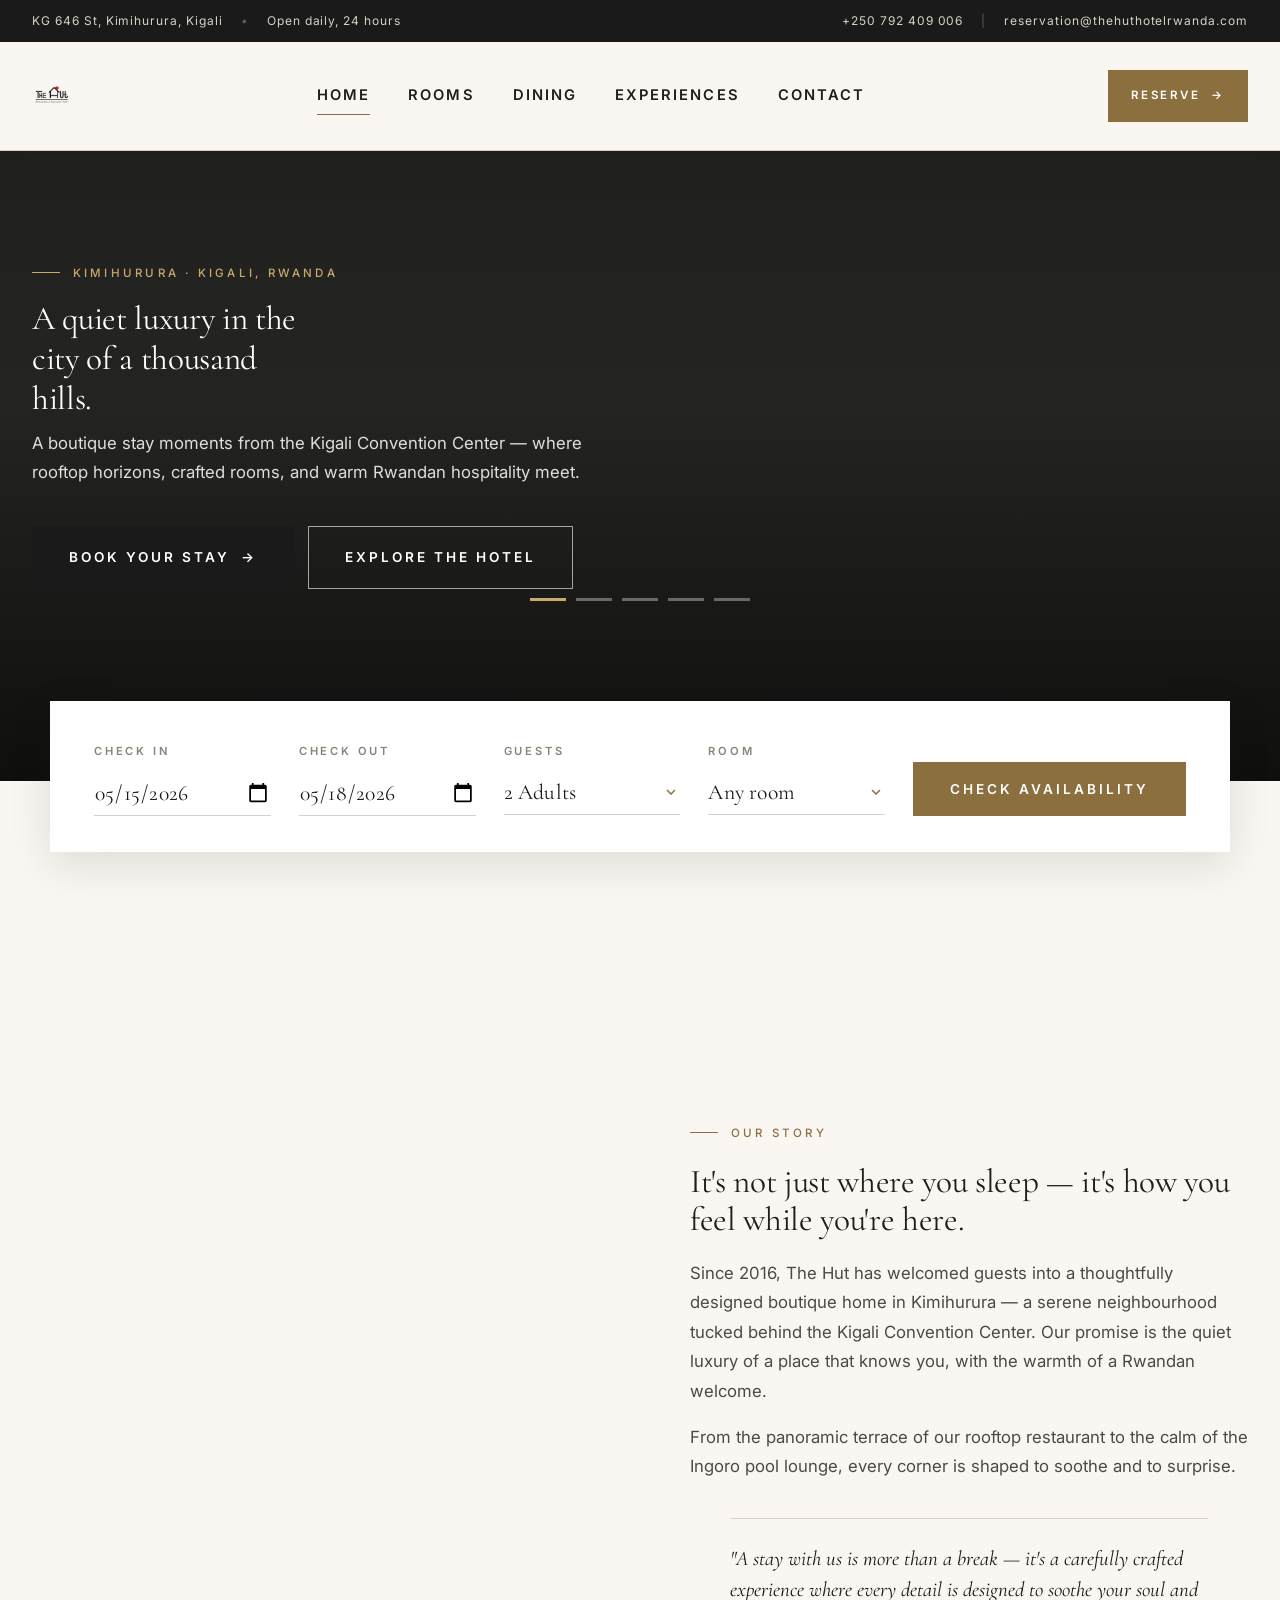
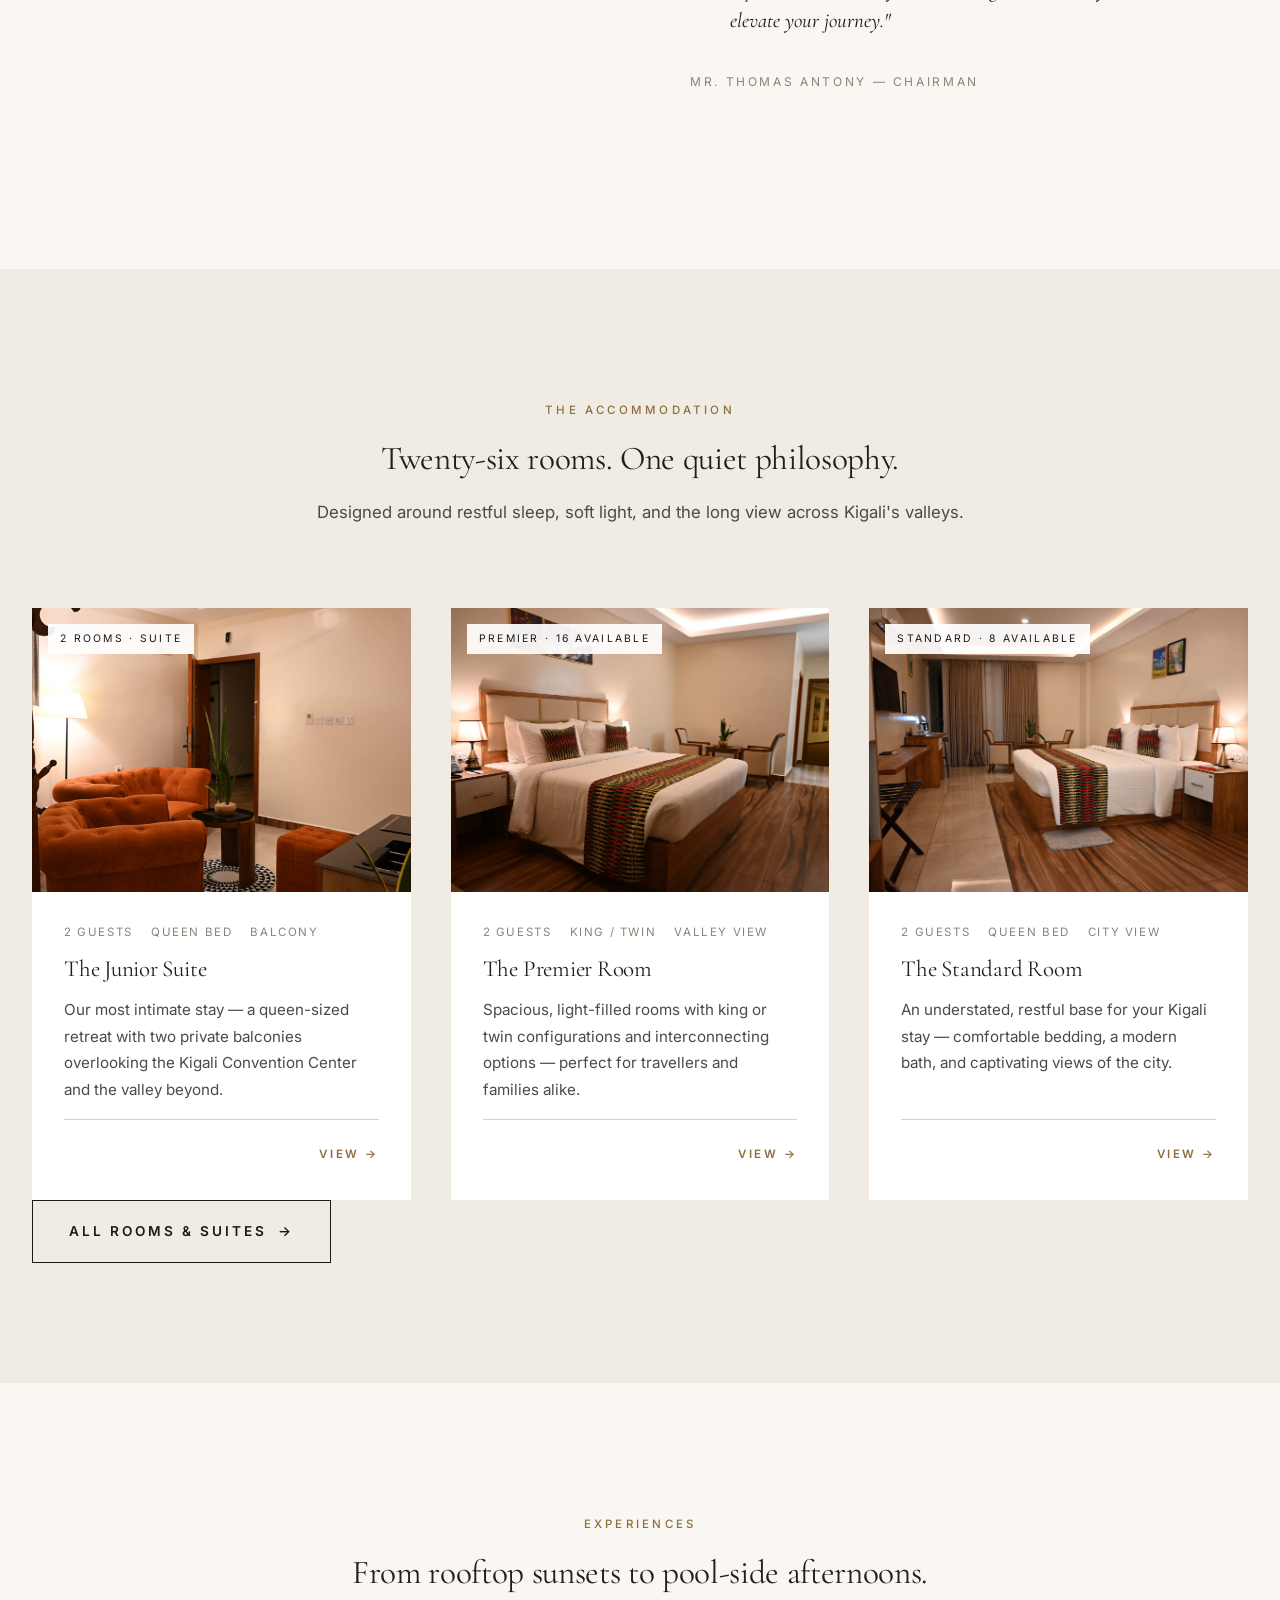
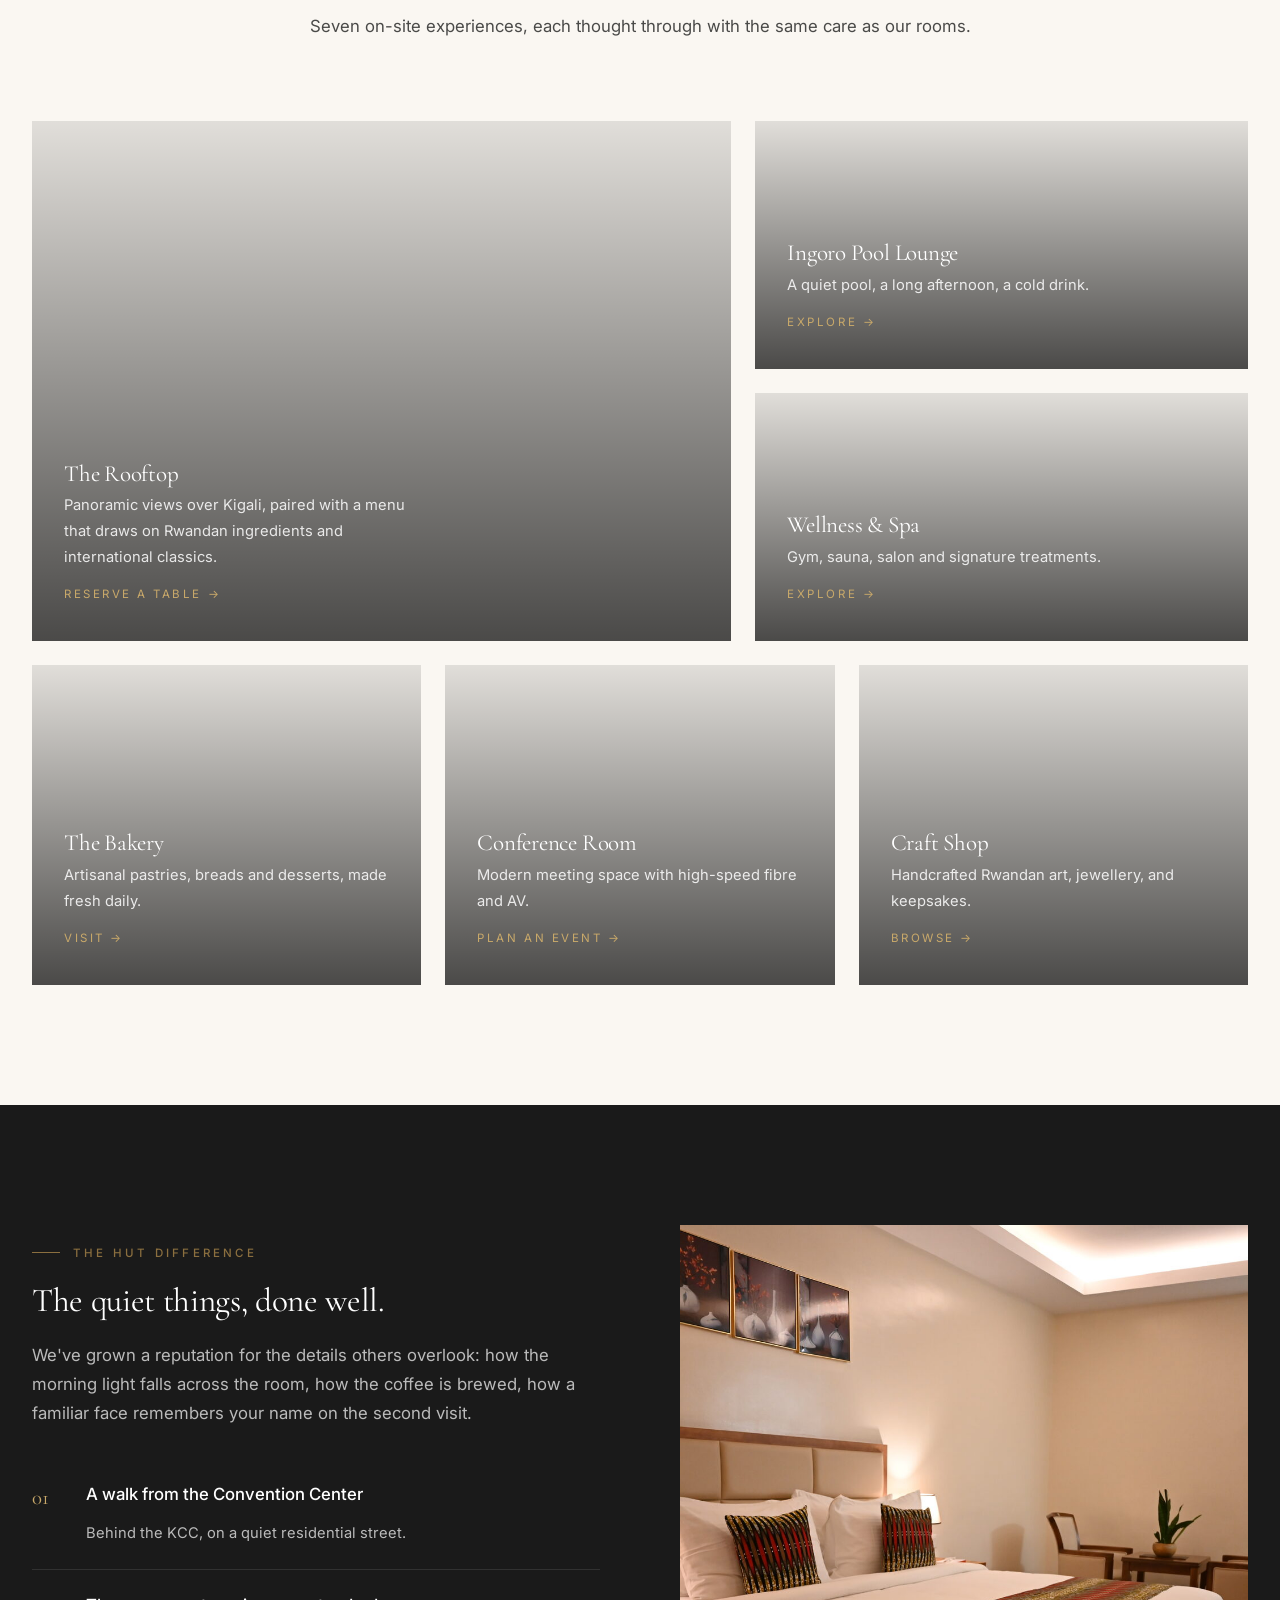
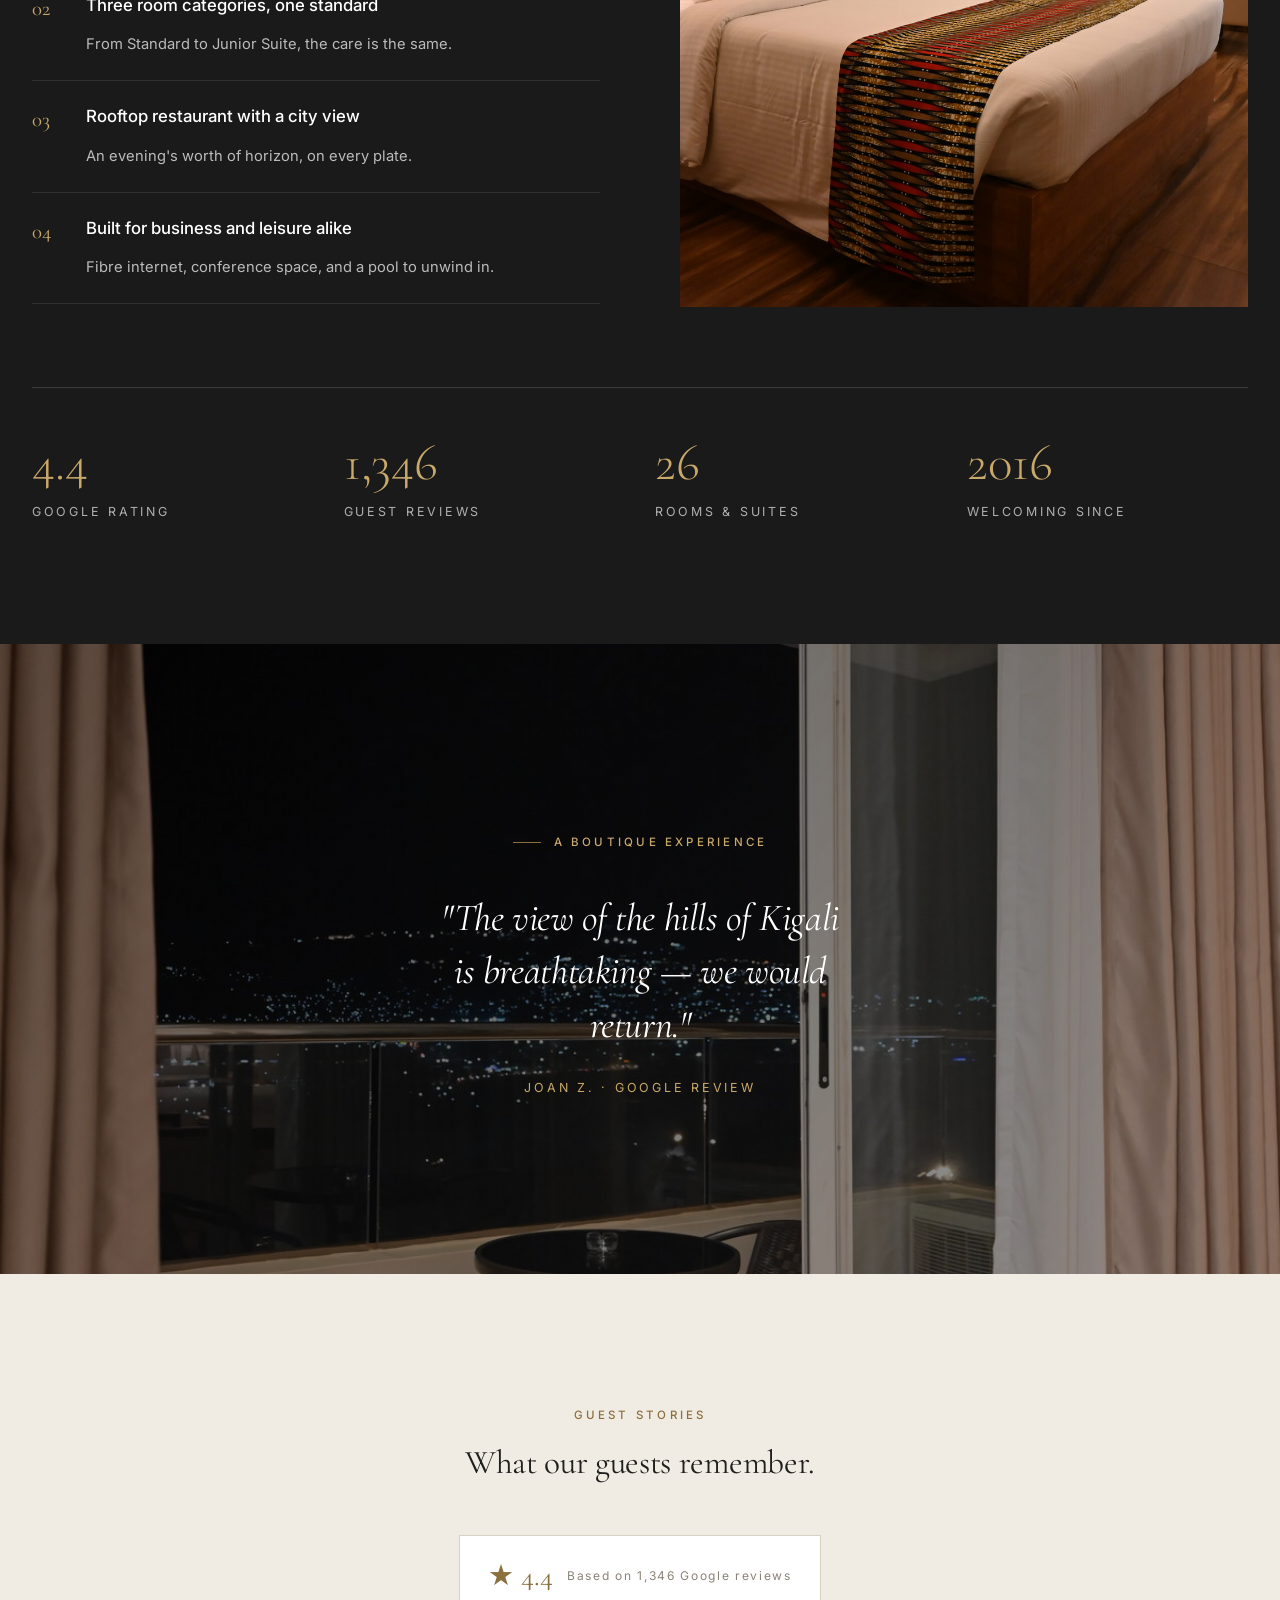
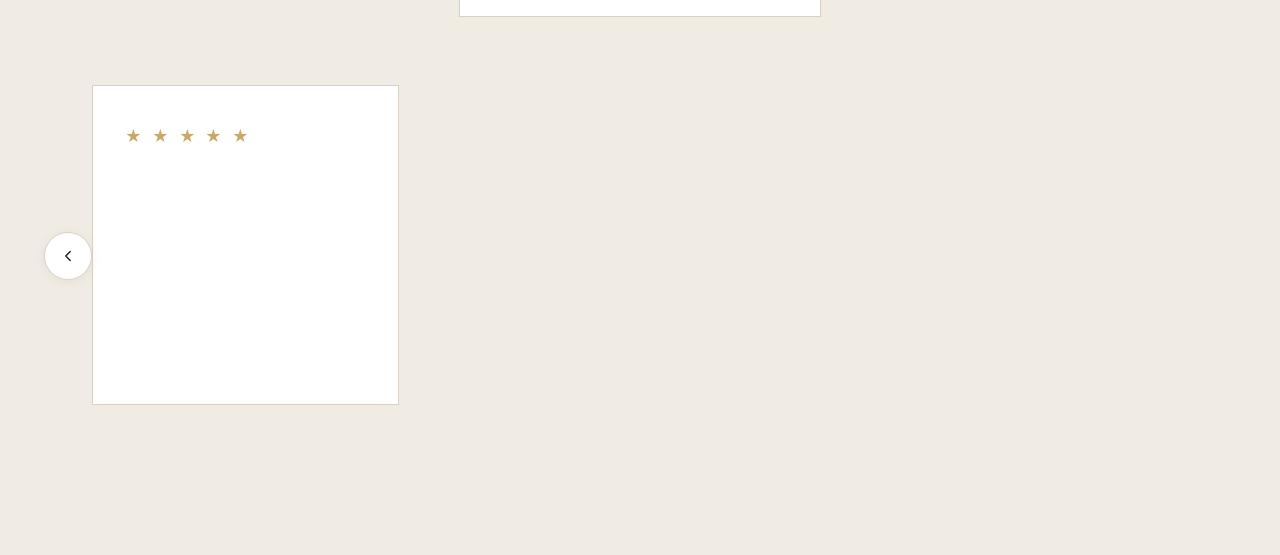
==== commit bc790a4c: "Add files via upload" ====
--- a/index.html
+++ b/index.html
@@ -363,7 +363,7 @@
     <div class="stats">
       <div class="stat"><div class="num">4.4</div><div class="label">Google Rating</div></div>
       <div class="stat"><div class="num">1,346</div><div class="label">Guest Reviews</div></div>
-      
+      <div class="stat"><div class="num">26</div><div class="label">Rooms & Suites</div></div>
       <div class="stat"><div class="num">2016</div><div class="label">Welcoming since</div></div>
     </div>
   </div>
@@ -399,4 +399,4 @@
       <div class="reviews__track">
         <article class="review-card">
           <div class="review-card__stars" aria-label="5 stars">★ ★ ★ ★ ★</div>
-          <p class="review-card__body">"One of the most delightful and delicious dining experiences I +          <p c
--- a/styles.css
+++ b/styles.css
@@ -171,10 +171,15 @@
   align-items: center;
 }
 .brand img{
-  height: 56px;
+  height: 64px;
   width: auto;
   display: block;
   max-width: 100%;
+  object-fit: contain;
+  mix-blend-mode: multiply;
+}
+@media (max-width: 768px){
+  .brand img{ height: 48px; }
 }
 .brand-text{
   font-family: var(--serif);
@@ -406,13 +411,6 @@
   transition: transform .5s ease;
 }
 .intro__media:hover{ transform: scale(1.025); }
-.intro__media::before{
-  content: "";
-  position: absolute;
-  inset: 24px -24px -24px 24px;
-  border: 1px solid var(--accent);
-  z-index: -1;
-}
 .intro__quote{
   font-family: var(--serif);
   font-style: italic;
@@ -631,16 +629,17 @@
 }
 .stat .num{
   font-family: var(--serif);
-  font-size: 3.4rem;
+  font-size: clamp(2.4rem, 4vw, 3.4rem);
   color: var(--gold);
   line-height: 1;
+  font-weight: 300;
 }
 .stat .label{
-  font-size: .72rem;
+  font-size: .78rem;
   letter-spacing: .22em;
   text-transform: uppercase;
-  color: rgba(255,255,255,.55);
-  margin-top: 8px;
+  color: rgba(255,255,255,.65);
+  margin-top: 12px;
 }
 
 @media (max-width: 900px){
@@ -698,19 +697,24 @@
 .reviews{
   position: relative;
   margin-top: 20px;
-  padding: 0 60px;
 }
 .reviews__track{
-  display: grid;
-  grid-auto-flow: column;
-  grid-auto-columns: calc((100% - 2 * 28px) / 3);
+  display: flex;
   gap: 28px;
   overflow-x: auto;
   scroll-snap-type: x mandatory;
   scrollbar-width: none;
   -ms-overflow-style: none;
-  padding: 8px 4px 30px;
+  padding: 8px 60px 30px;
   scroll-behavior: smooth;
+}
+.reviews__track .review-card{
+  flex: 0 0 calc((100% - 60px - 60px - 56px) / 3);
+  min-width: 0;
+}
+@media (max-width: 900px){
+  .reviews__track{ padding: 8px 20px 30px; }
+  .reviews__track .review-card{ flex: 0 0 calc(100% - 40px); }
 }
 .reviews__track::-webkit-scrollbar{ display: none; }
 .review-card{
@@ -796,8 +800,8 @@
   border-color: var(--accent);
   color: #fff;
 }
-.reviews__nav--prev{ left: 0; }
-.reviews__nav--next{ right: 0; }
+.reviews__nav--prev{ left: 12px; }
+.reviews__nav--next{ right: 12px; }
 
 .reviews__dots{
   display: flex;
@@ -816,8 +820,6 @@
 .reviews__dot.active{ background: var(--accent); }
 
 @media (max-width: 900px){
-  .reviews{ padding: 0 16px; }
-  .reviews__track{ grid-auto-columns: 88%; }
   .reviews__nav{ display: none; }
 }
 
@@ -1097,8 +1099,4 @@
   text-transform: uppercase;
   color: var(--muted);
 }
-.contact-info dd{ margin: 0; color: var(--ink); }
-
-.contact-form .field{ margin-bottom: 22px; }
-.contact-form label{
-  di+.contact-info dd{ margin: 0; color: var(--
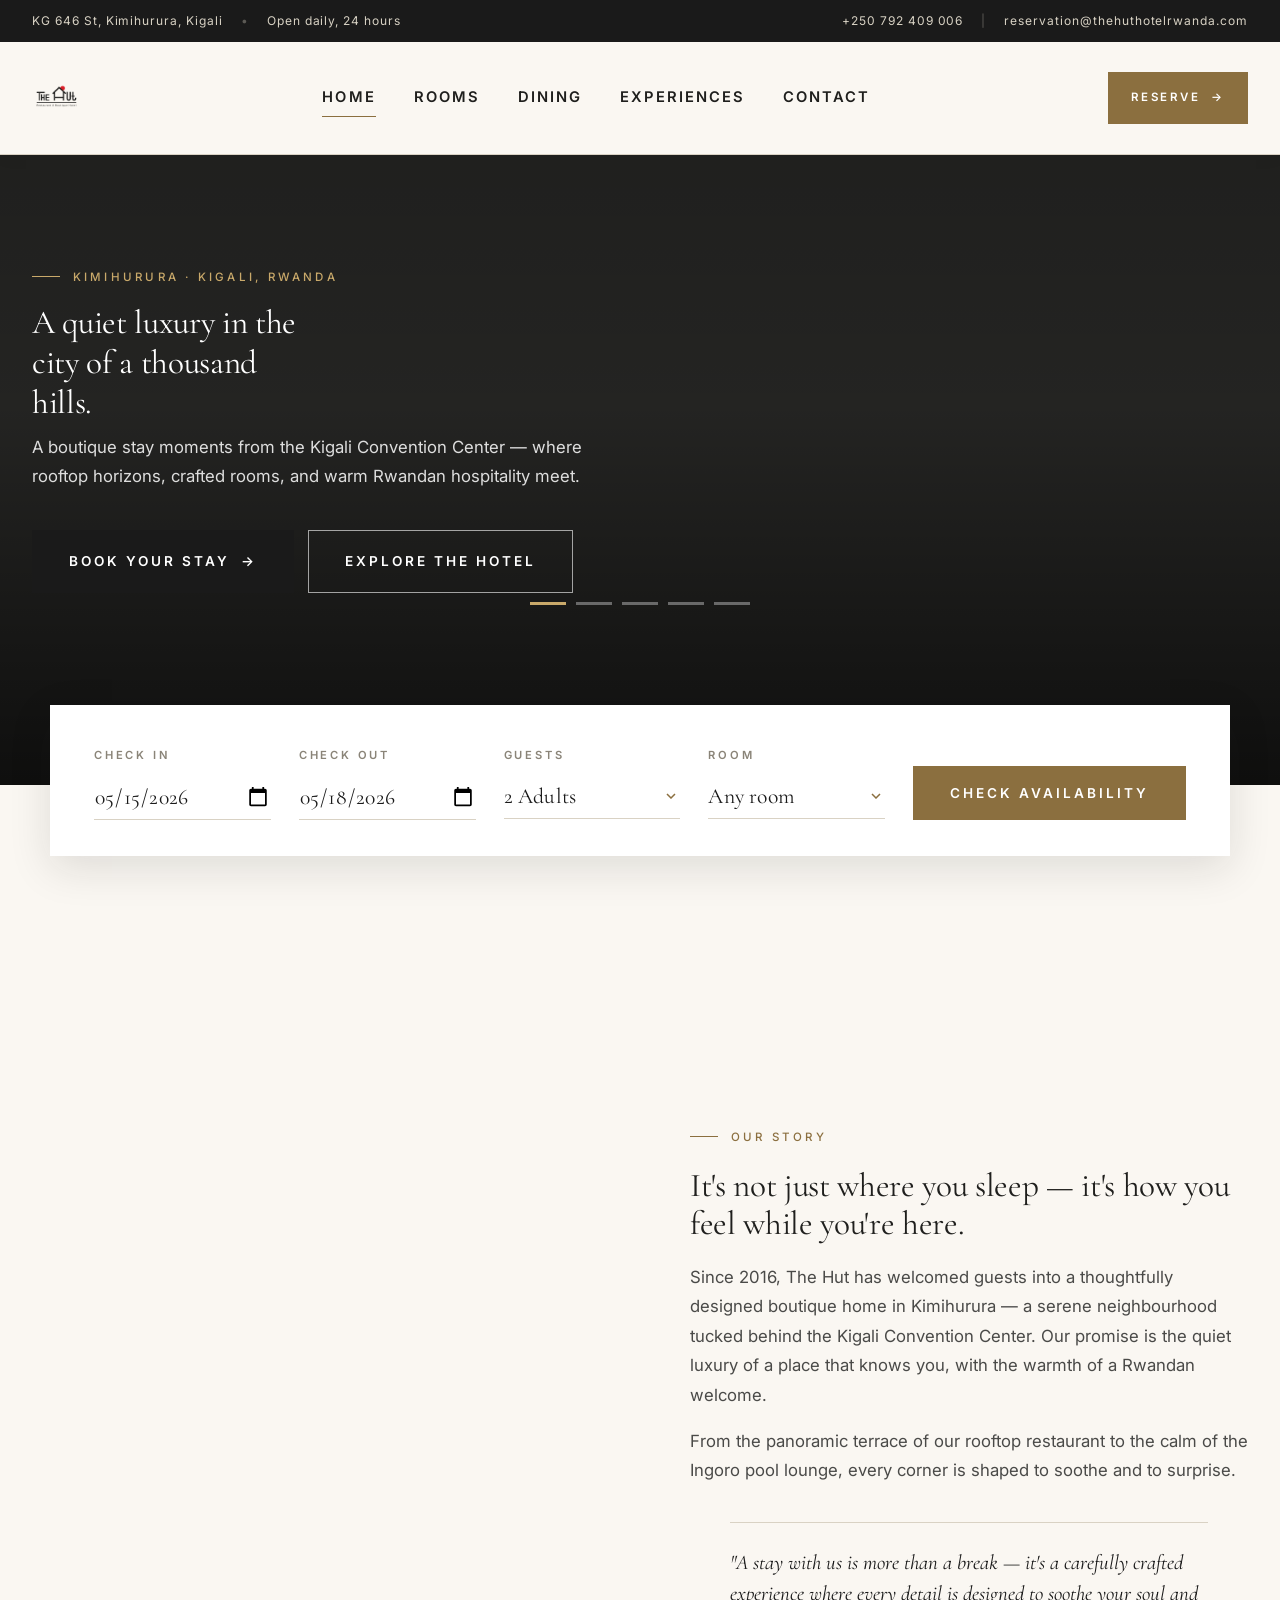
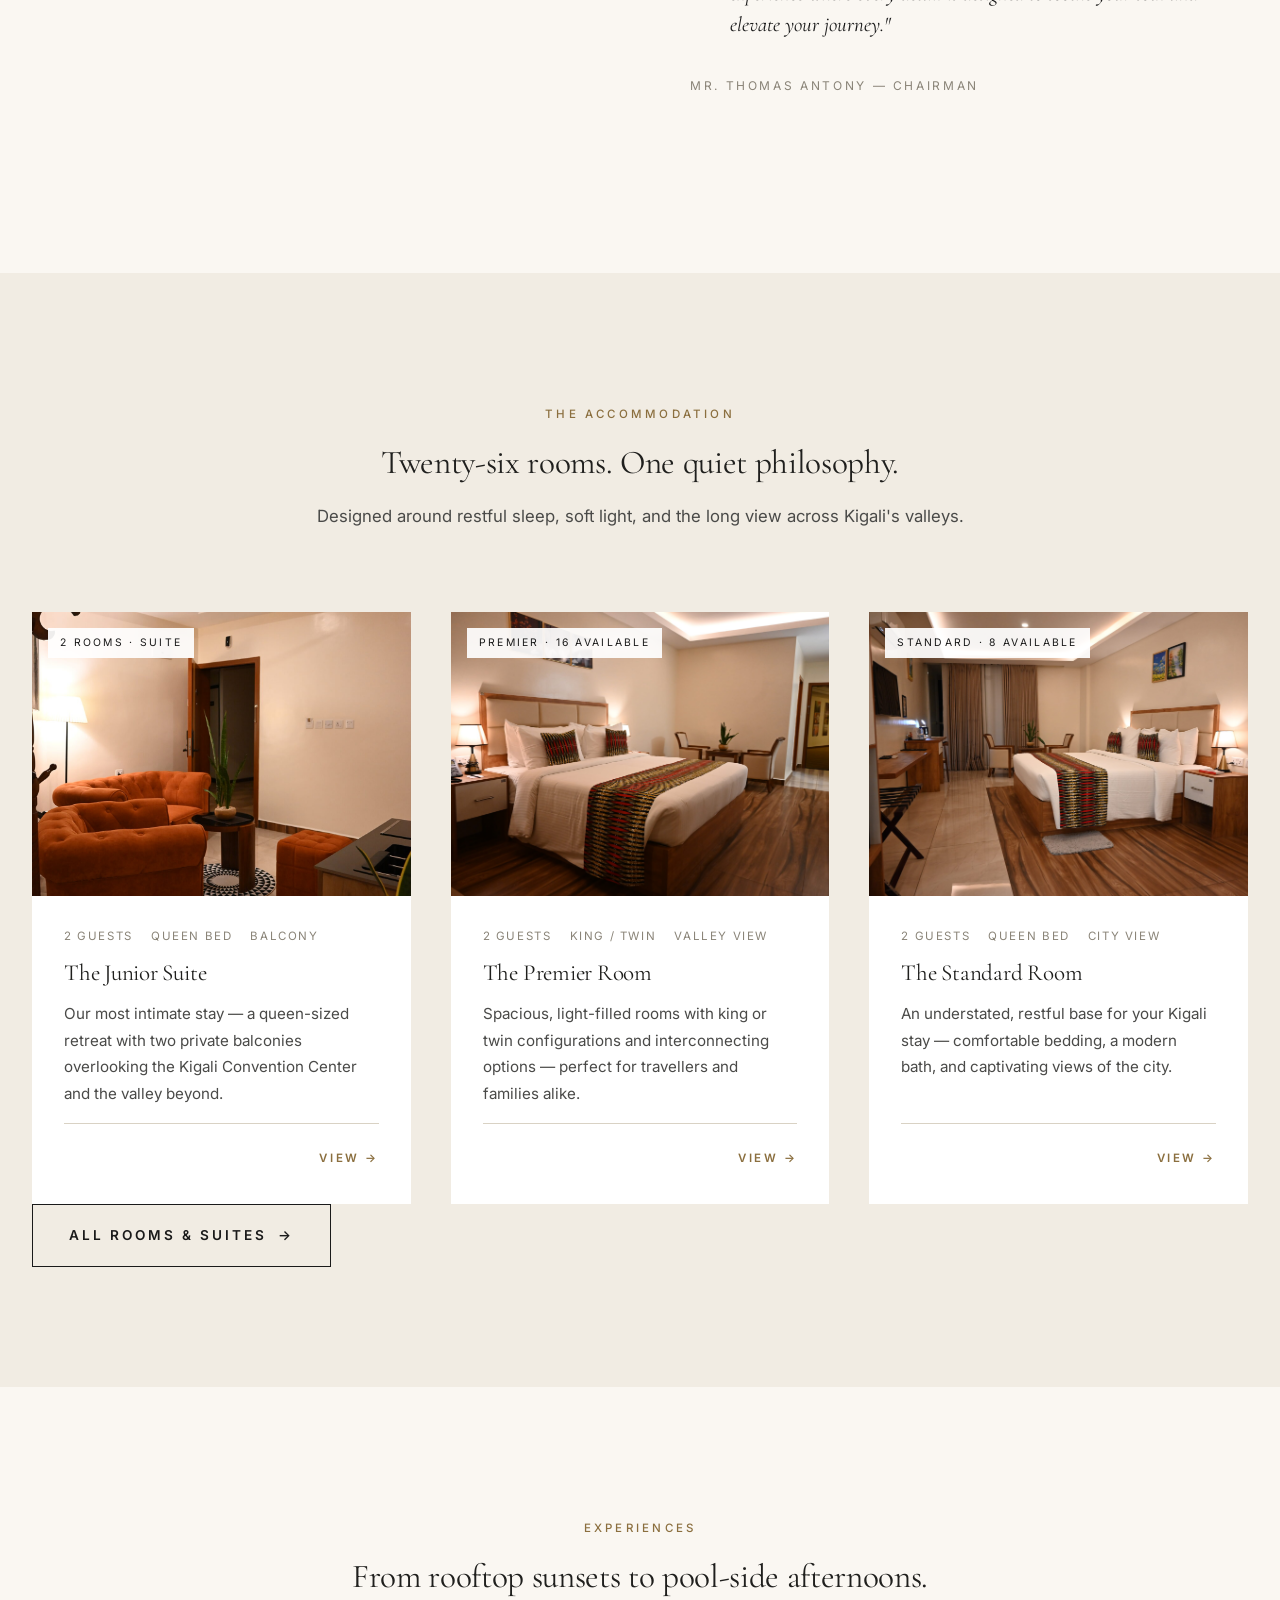
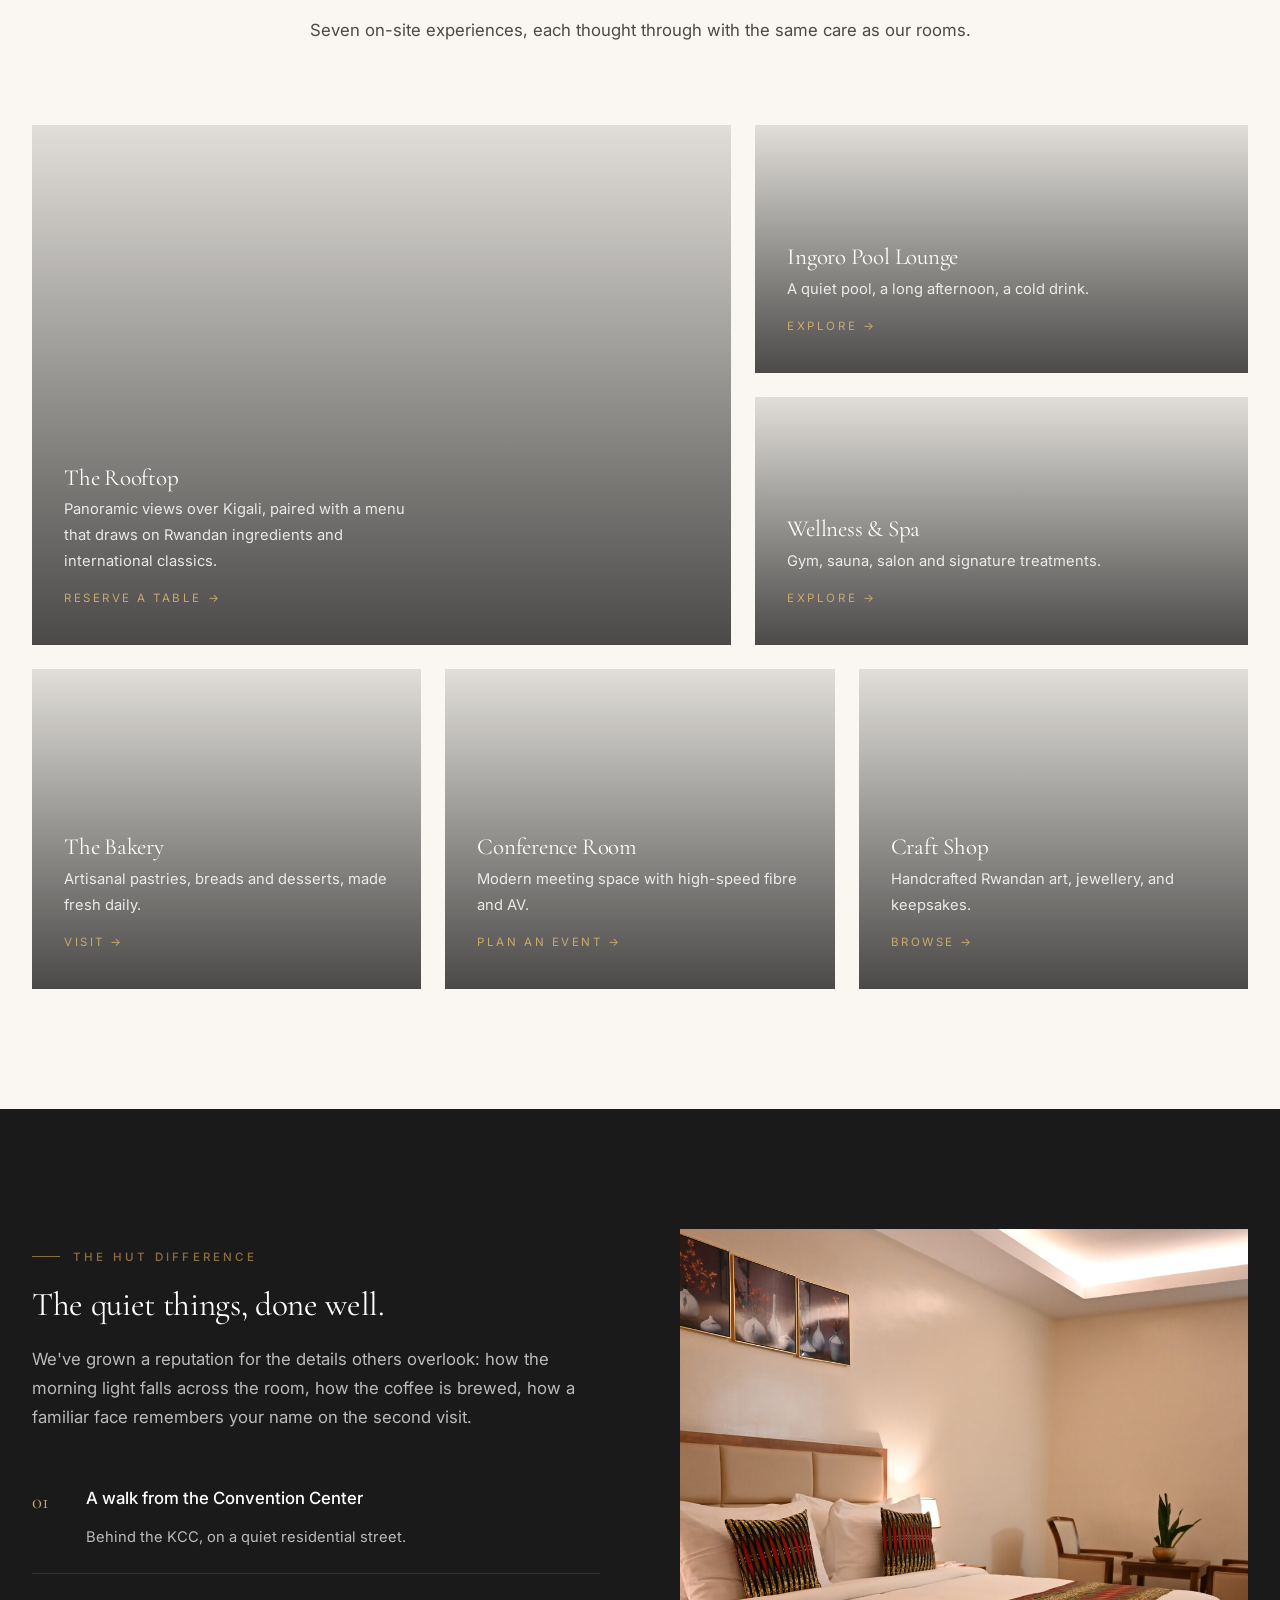
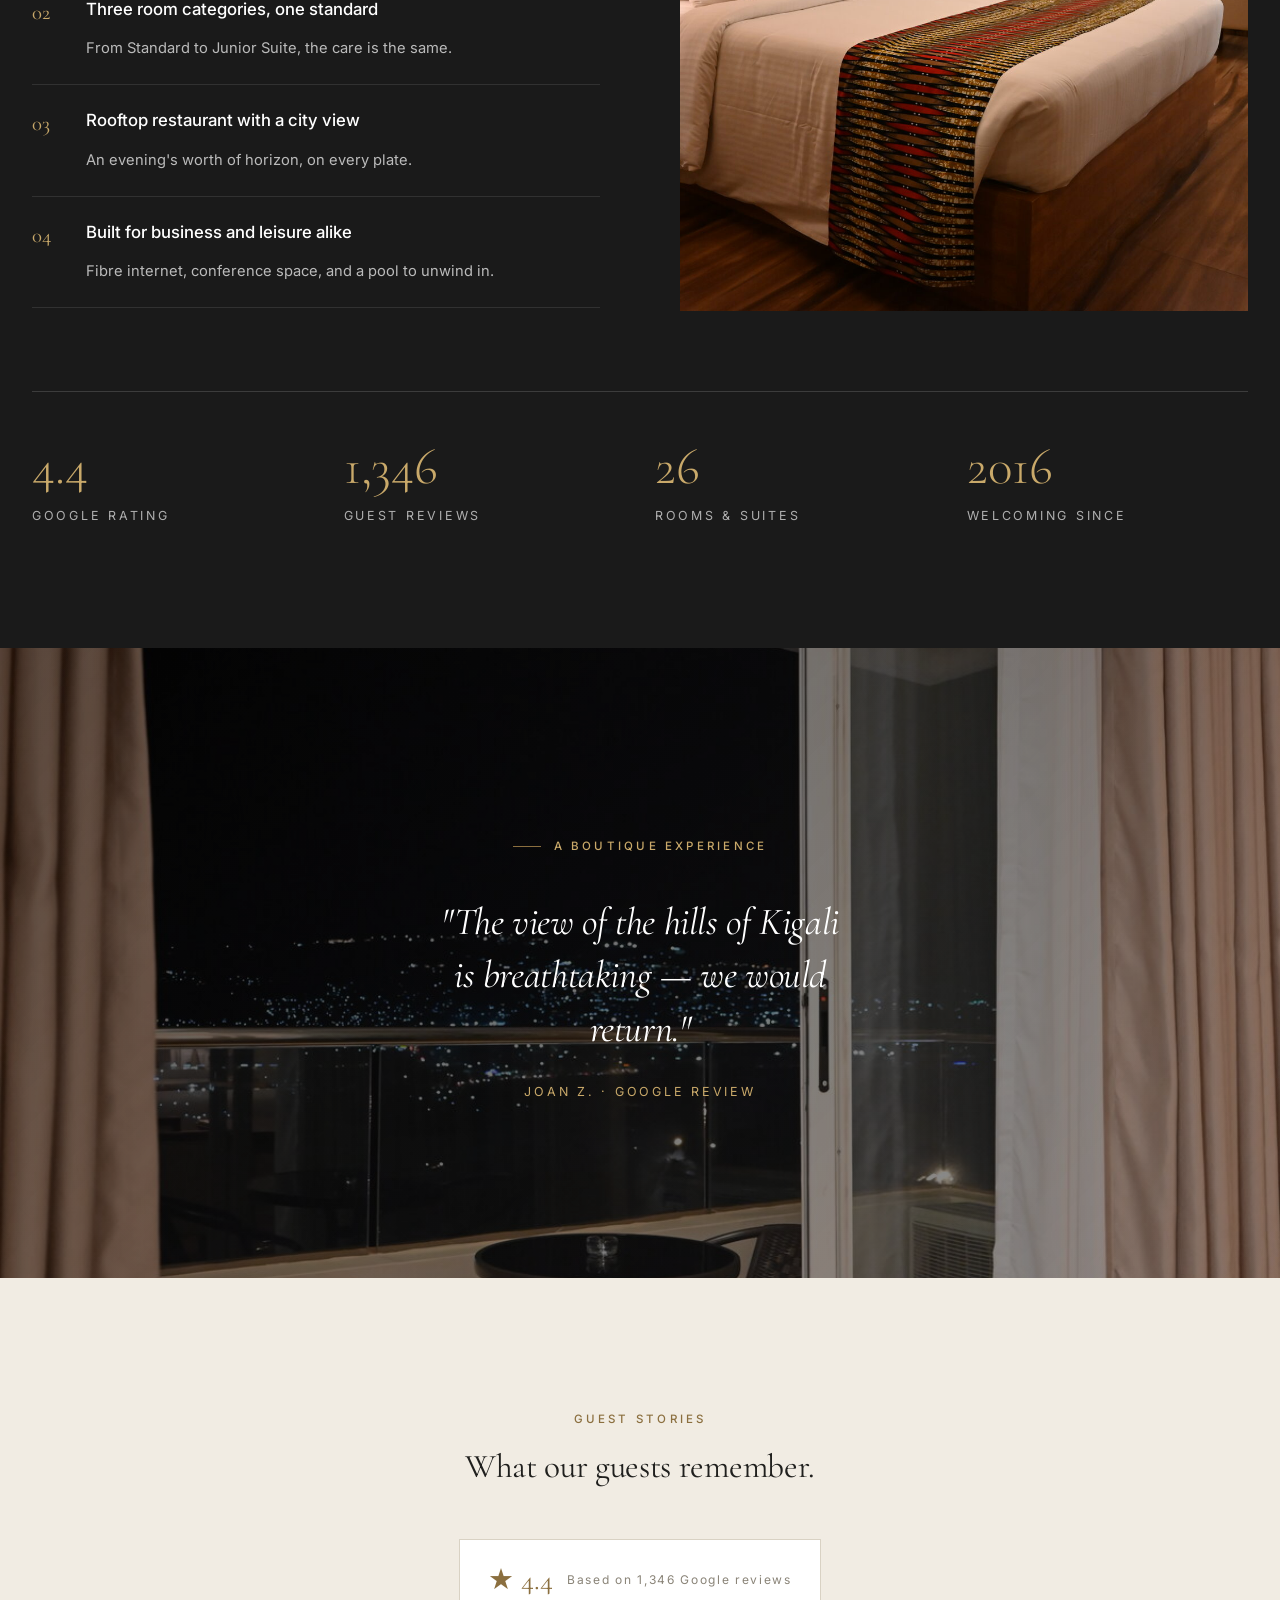
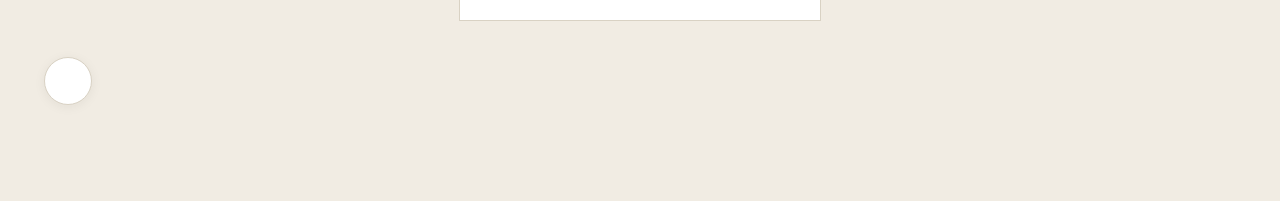
==== commit 0f3308e8: "Add files via upload" ====
--- a/index.html
+++ b/index.html
@@ -100,8 +100,13 @@
         io.unobserve(e.target);
       }
     });
-  }, { threshold: 0.12 });
+  }, { threshold: 0.05, rootMargin: '0px 0px -50px 0px' });
   els.forEach(function(el){ io.observe(el); });
+  // Ensure review cards are always visible (carousel issue)
+  document.querySelectorAll('.review-card').forEach(function(el){
+    el.classList.remove('reveal');
+    el.classList.add('in');
+  });
 })();
 
 // Sticky header — deeper shadow when scrolled
@@ -394,9 +399,4 @@
 
     <div class="reviews">
       <button class="reviews__nav reviews__nav--prev" aria-label="Previous review">
-        <svg width="18" height="18" viewBox="0 0 24 24" fill="none" stroke="currentColor" stroke-width="1.8" stroke-linecap="round" stroke-linejoin="round"><polyline points="15 18 9 12 15 6"/></svg>
-      </button>
-      <div class="reviews__track">
-        <article class="review-card">
-          <div class="review-card__stars" aria-label="5 stars">★ ★ ★ ★ ★</div>
-          <p c+        <svg width="18" height="18" viewBox="0 0 24 24" fill="none" stroke="currentColor" stroke-width="1.8" stroke-linecap="round" stroke-linejoin="round"><polyl
--- a/styles.css
+++ b/styles.css
@@ -159,8 +159,9 @@
   display: flex;
   align-items: center;
   justify-content: space-between;
-  padding-top: 22px;
-  padding-bottom: 22px;
+  padding-top: 16px;
+  padding-bottom: 16px;
+  gap: 24px;
 }
 .brand{
   font-family: var(--serif);
@@ -171,15 +172,15 @@
   align-items: center;
 }
 .brand img{
-  height: 64px;
+  height: 80px;
   width: auto;
   display: block;
-  max-width: 100%;
+  max-width: 240px;
   object-fit: contain;
   mix-blend-mode: multiply;
 }
 @media (max-width: 768px){
-  .brand img{ height: 48px; }
+  .brand img{ height: 56px; max-width: 180px; }
 }
 .brand-text{
   font-family: var(--serif);
@@ -741,10 +742,12 @@
   font-family: var(--serif);
   font-size: 1.1rem;
   line-height: 1.55;
-  color: var(--ink);
+  color: #1a1a1a !important;
   margin: 0;
   flex: 1;
   font-style: italic;
+  opacity: 1 !important;
+  display: block;
 }
 .review-card__foot{
   display: flex;
@@ -1096,7 +1099,4 @@
 .contact-info dt{
   font-size: .72rem;
   letter-spacing: .22em;
-  text-transform: uppercase;
-  color: var(--muted);
-}
-.contact-info dd{ margin: 0; color: var(--+  text-transf
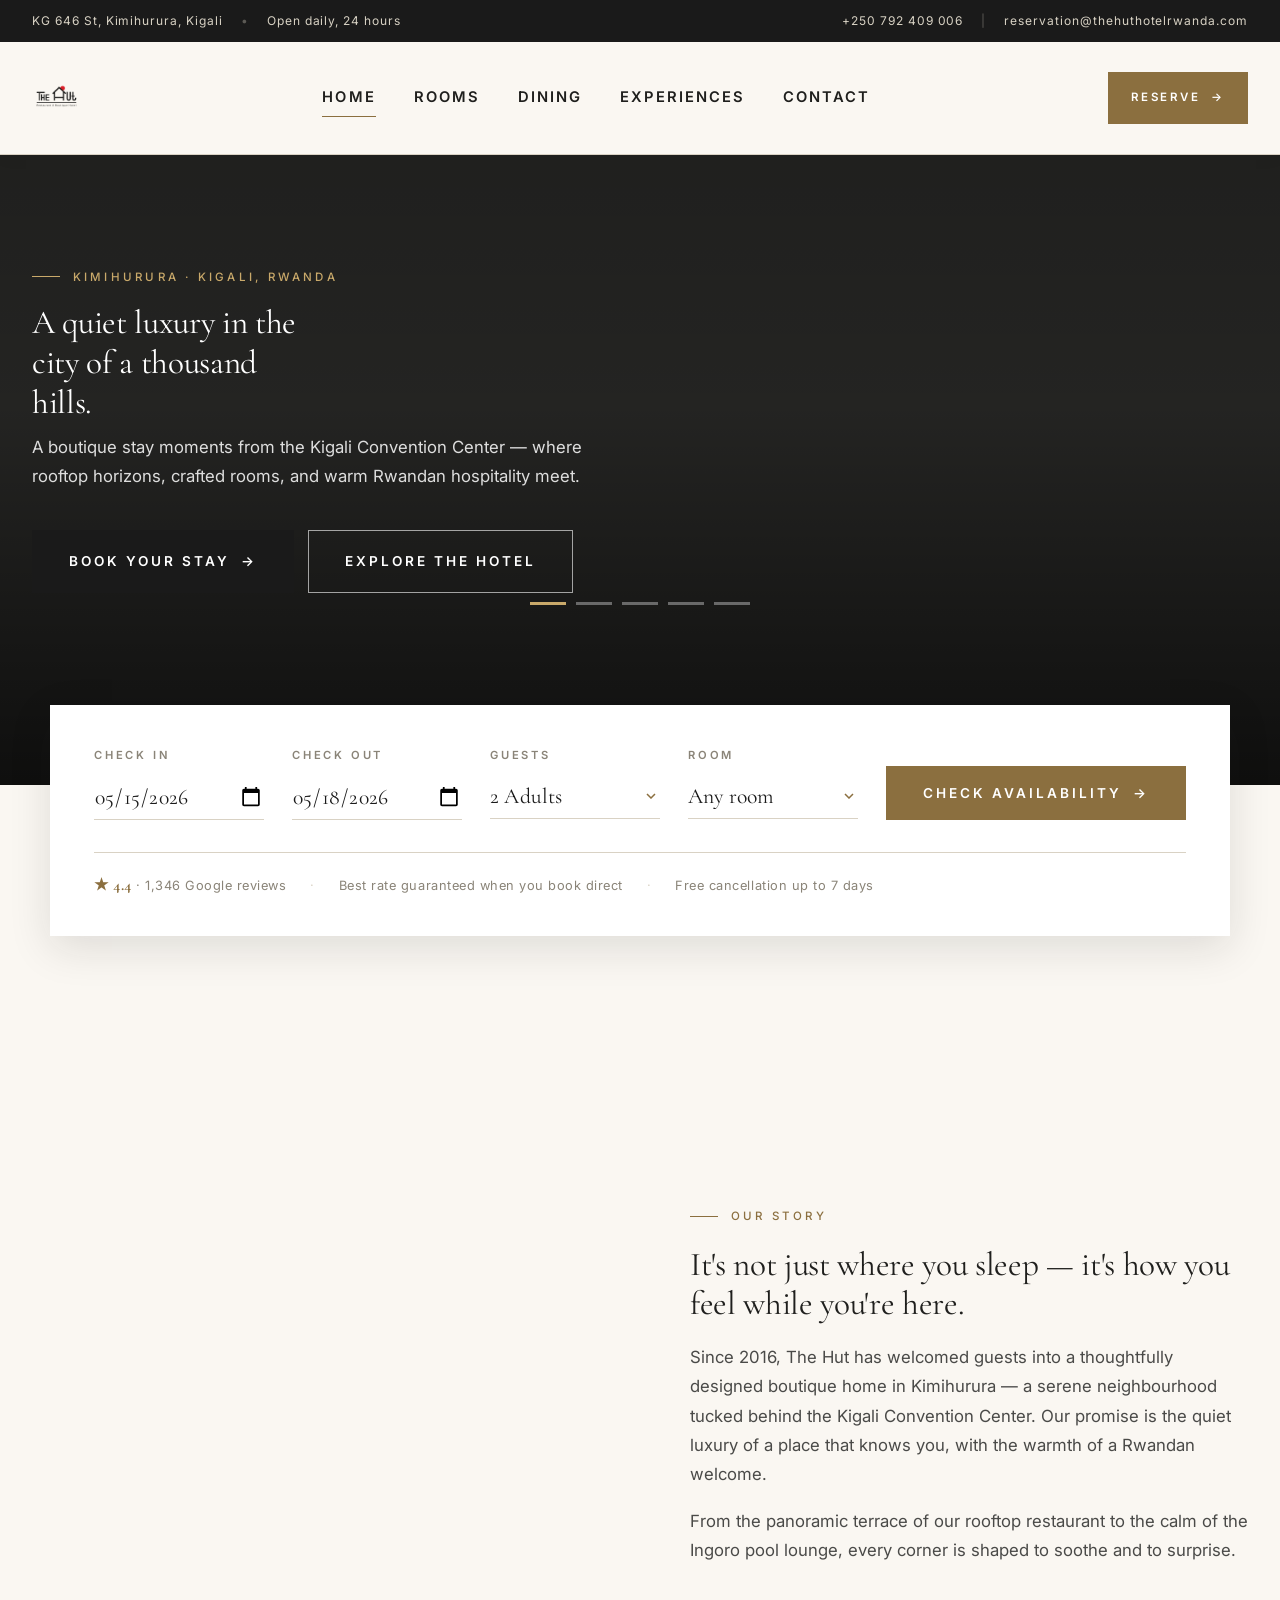
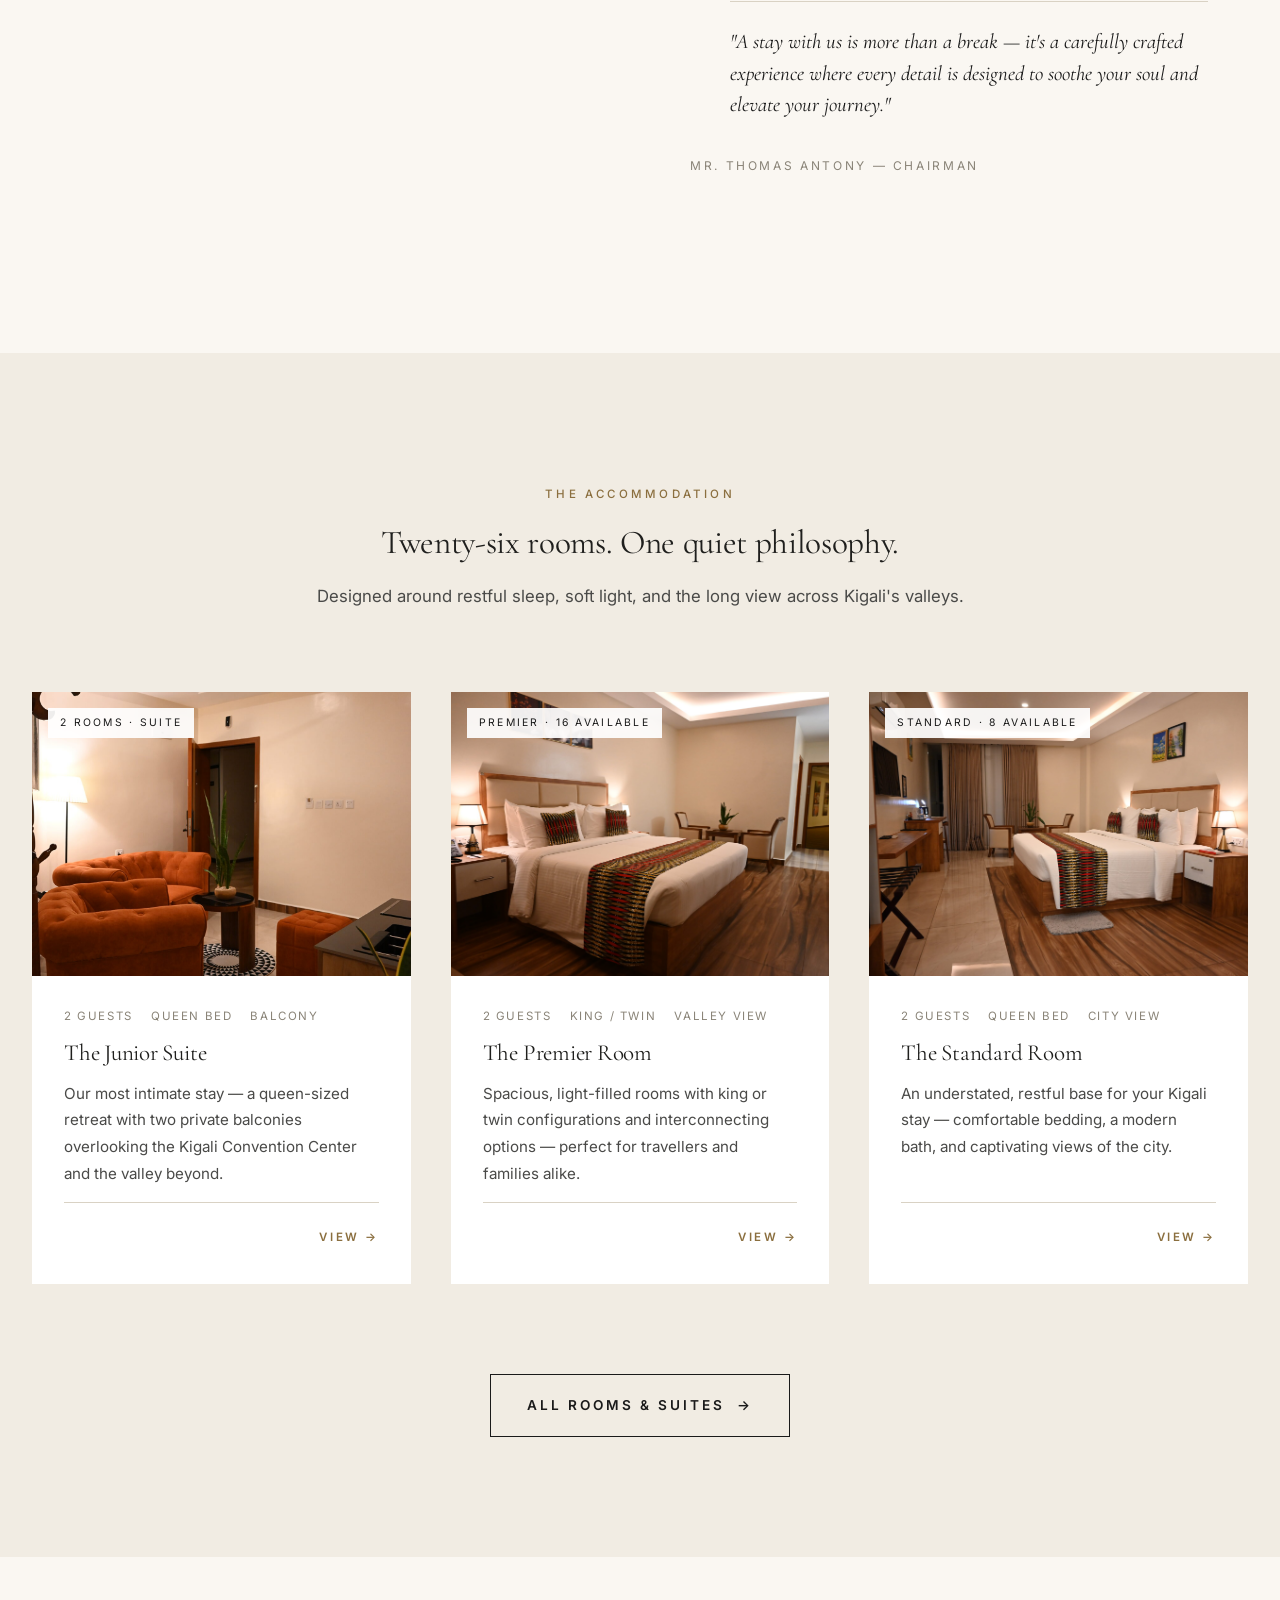
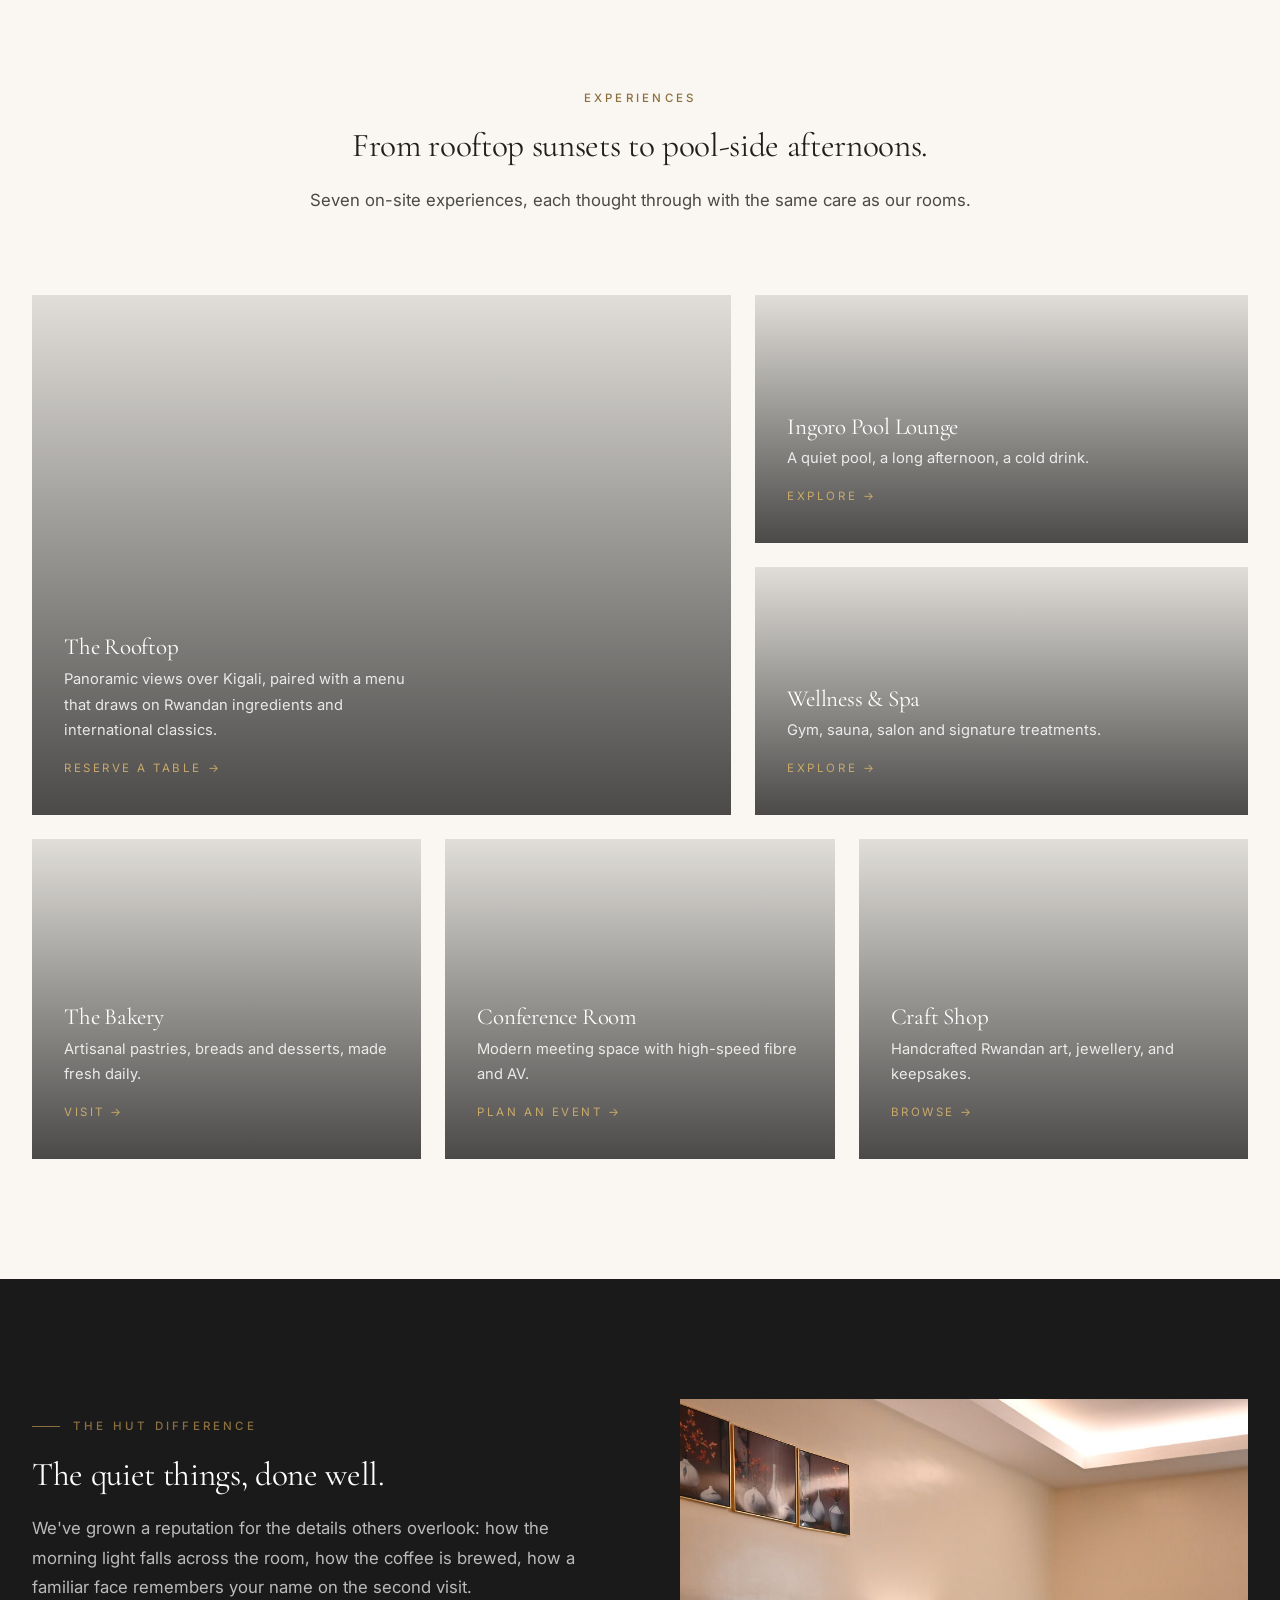
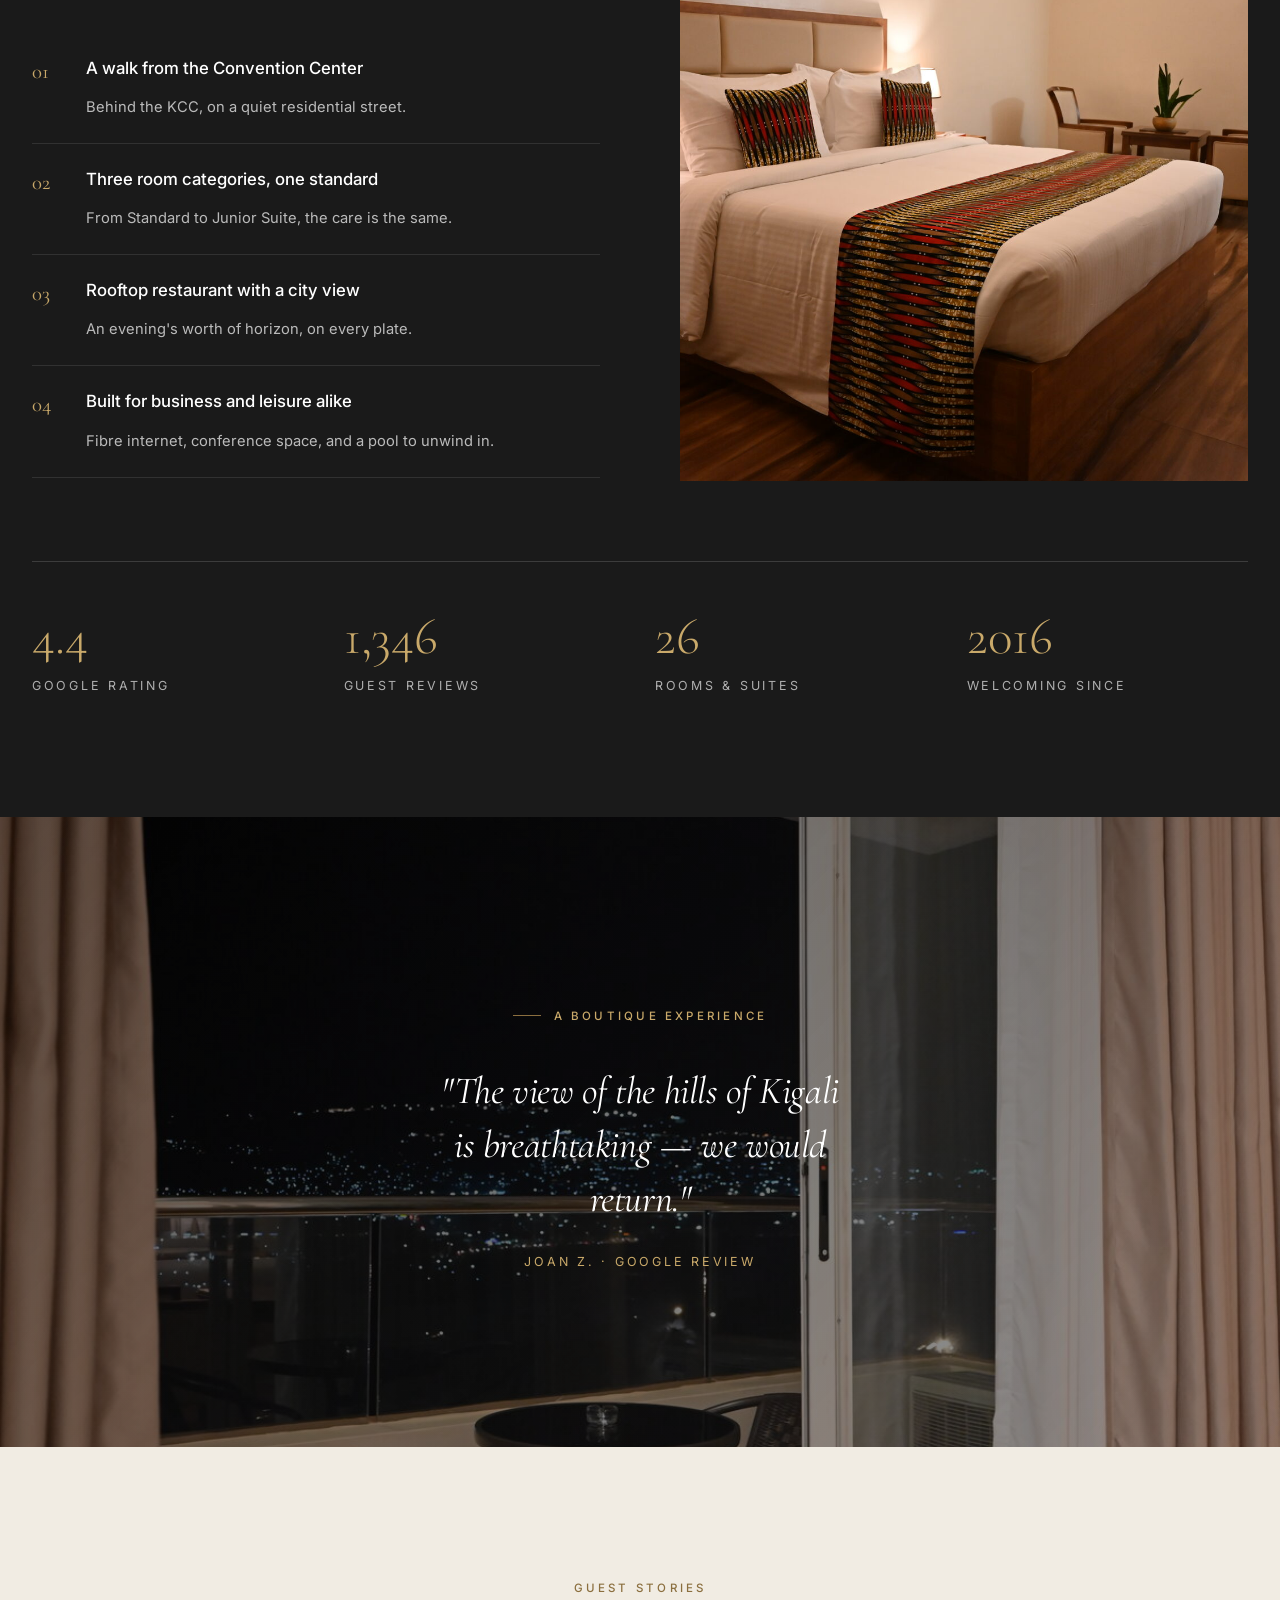
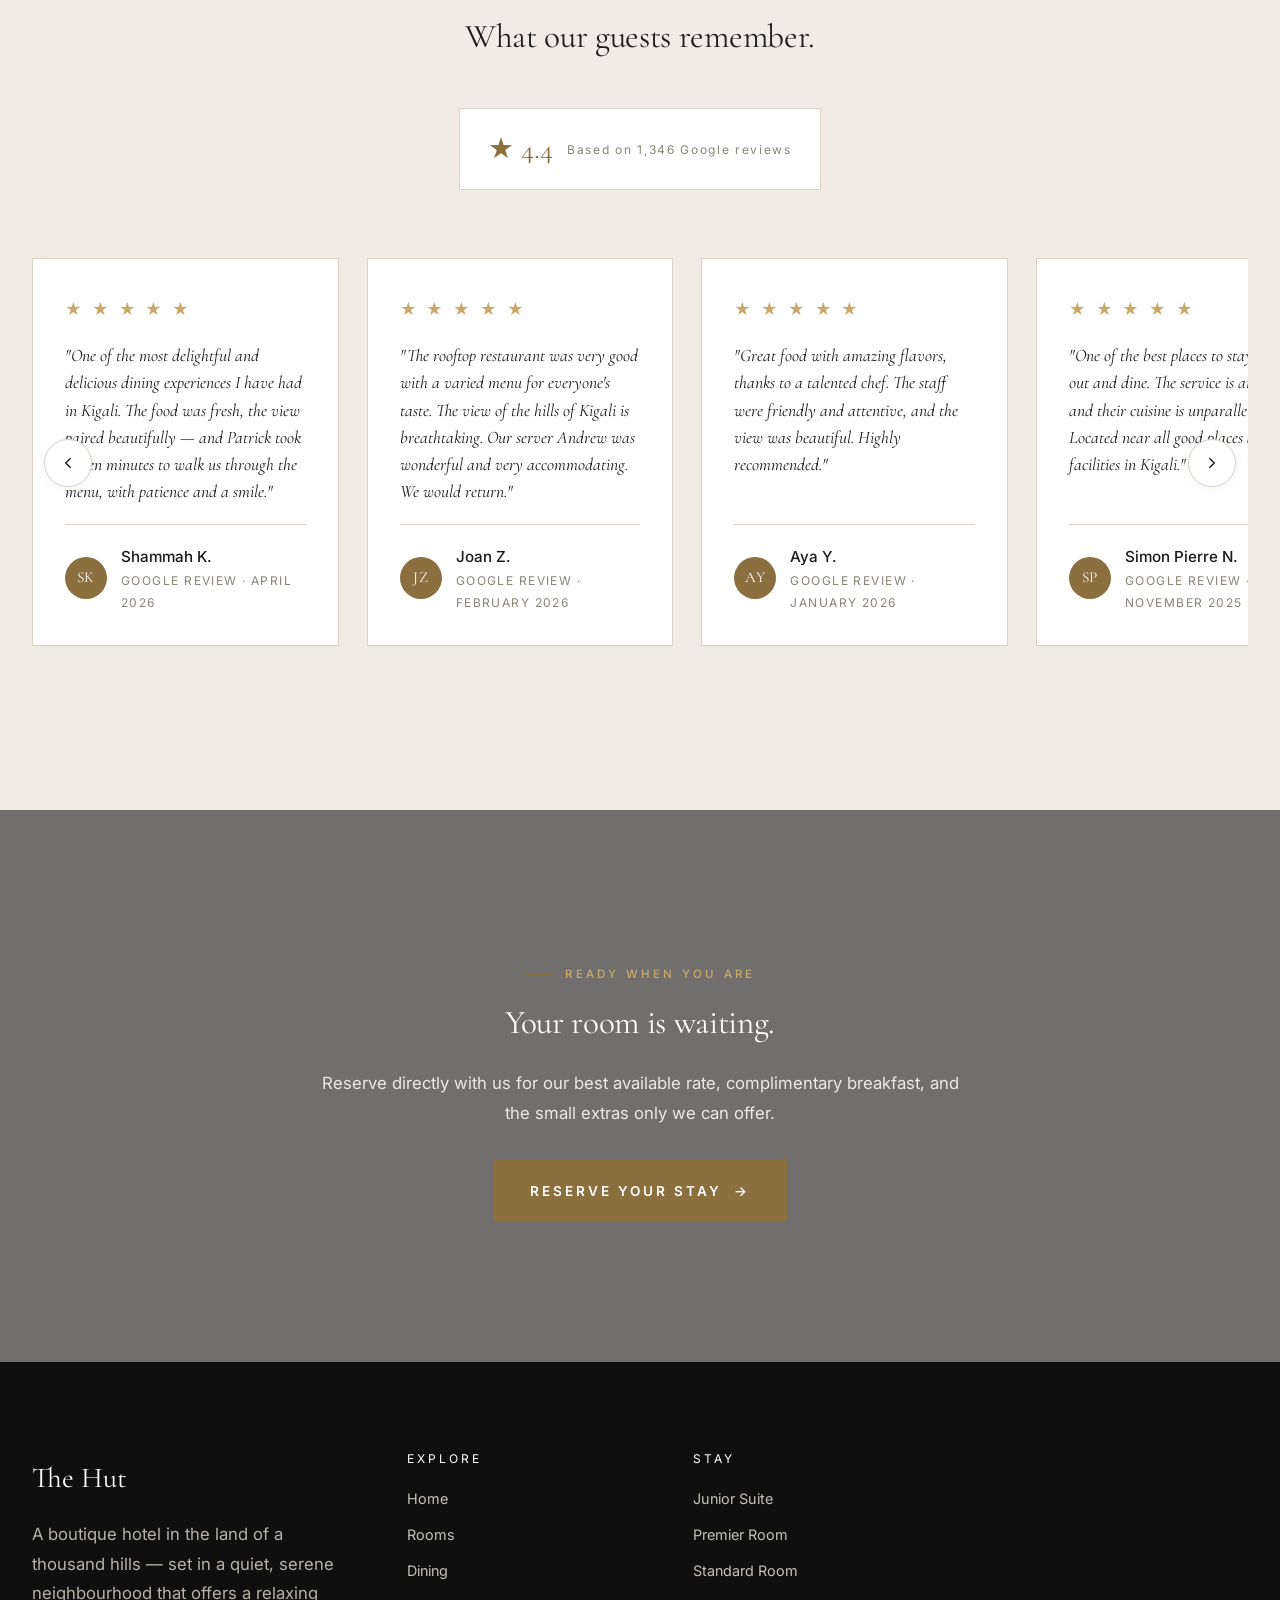
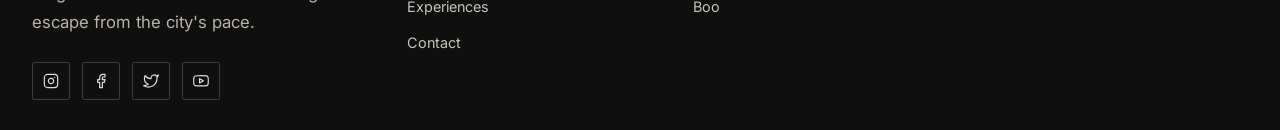
==== commit 69d0a976: "Add files via upload" ====
--- a/index.html
+++ b/index.html
@@ -8,9 +8,42 @@
 <link rel="preconnect" href="https://fonts.googleapis.com">
 <link rel="preconnect" href="https://fonts.gstatic.com" crossorigin>
 <link href="https://fonts.googleapis.com/css2?family=Cormorant+Garamond:ital,wght@0,300;0,400;0,500;1,400&family=Inter:wght@300;400;500;600&display=swap" rel="stylesheet">
+<link rel="preload" as="image" href="https://thehuthotelrwanda.com/wp-content/uploads/2025/10/WhatsApp-Image-2025-10-03-at-09.39.47.jpeg" fetchpriority="high">
 <link rel="stylesheet" href="styles.css">
+
+<!-- Schema.org Hotel JSON-LD for SEO -->
+<script type="application/ld+json">
+{
+  "@context": "https://schema.org",
+  "@type": "Hotel",
+  "name": "The Hut Boutique Hotel",
+  "description": "A boutique hotel and rooftop restaurant in Kimihurura, Kigali — moments from the Kigali Convention Center.",
+  "image": "https://thehuthotelrwanda.com/wp-content/uploads/2025/10/WhatsApp-Image-2025-10-03-at-09.39.47.jpeg",
+  "address": {
+    "@type": "PostalAddress",
+    "streetAddress": "KG 646 St, Rugando, Kimihurura",
+    "addressLocality": "Kigali",
+    "addressCountry": "RW"
+  },
+  "telephone": "+250 792 409 006",
+  "email": "reservation@thehuthotelrwanda.com",
+  "url": "https://ayaanveerencheri-design.github.io/THEHUTHOTEL/",
+  "priceRange": "$$$",
+  "starRating": { "@type": "Rating", "ratingValue": "4" },
+  "aggregateRating": { "@type": "AggregateRating", "ratingValue": "4.4", "reviewCount": "1346" },
+  "amenityFeature": [
+    {"@type": "LocationFeatureSpecification", "name": "Free Wi-Fi", "value": true},
+    {"@type": "LocationFeatureSpecification", "name": "Rooftop Restaurant", "value": true},
+    {"@type": "LocationFeatureSpecification", "name": "Swimming Pool", "value": true},
+    {"@type": "LocationFeatureSpecification", "name": "Spa & Wellness", "value": true},
+    {"@type": "LocationFeatureSpecification", "name": "Free Parking", "value": true}
+  ]
+}
+</script>
 </head>
 <body>
+
+<a href="#main" class="skip-link">Skip to main content</a>
 
 <!-- Sticky top stack -->
 <div class="sticky-stack">
@@ -45,6 +78,7 @@
 </div>
 
 <!-- Hero -->
+<main id="main">
 <section class="hero">
   <div class="hero__slides">
     <div class="hero__slide active" style="background-image:url('https://thehuthotelrwanda.com/wp-content/uploads/2025/10/WhatsApp-Image-2025-10-03-at-09.39.47.jpeg');"></div>
@@ -186,7 +220,7 @@
 </script>
 
 <!-- Booking widget -->
-<form id="book" class="booking" onsubmit="event.preventDefault(); alert('Redirecting to reservation portal…');">
+<form id="book" class="booking" onsubmit="event.preventDefault(); var b=this.querySelector('button[type=submit]'); b.setAttribute('aria-busy','true'); b.innerHTML='Checking…'; setTimeout(function(){alert('Redirecting to reservation portal…'); b.removeAttribute('aria-busy'); b.innerHTML='Check availability <span class=\'arrow\'>→</span>';}, 900);">
   <div class="booking__field">
     <label>Check in</label>
     <input type="date" value="2026-05-15">
@@ -213,7 +247,14 @@
       <option>Standard Room</option>
     </select>
   </div>
-  <button class="btn btn--gold" type="submit">Check availability</button>
+  <button class="btn btn--gold" type="submit">Check availability <span class="arrow">→</span></button>
+  <div class="booking__trust">
+    <span><strong>★ 4.4</strong> · 1,346 Google reviews</span>
+    <span class="sep">·</span>
+    <span>Best rate guaranteed when you book direct</span>
+    <span class="sep">·</span>
+    <span>Free cancellation up to 7 days</span>
+  </div>
 </form>
 
 <!-- Intro -->
@@ -399,4 +440,83 @@
 
     <div class="reviews">
       <button class="reviews__nav reviews__nav--prev" aria-label="Previous review">
-        <svg width="18" height="18" viewBox="0 0 24 24" fill="none" stroke="currentColor" stroke-width="1.8" stroke-linecap="round" stroke-linejoin="round"><polyl+        <svg width="18" height="18" viewBox="0 0 24 24" fill="none" stroke="currentColor" stroke-width="1.8" stroke-linecap="round" stroke-linejoin="round"><polyline points="15 18 9 12 15 6"/></svg>
+      </button>
+      <div class="reviews__track">
+        <article class="review-card">
+          <div class="review-card__stars" aria-label="5 stars">★ ★ ★ ★ ★</div>
+          <p class="review-card__body">"One of the most delightful and delicious dining experiences I have had in Kigali. The food was fresh, the view paired beautifully — and Patrick took fifteen minutes to walk us through the menu, with patience and a smile."</p>
+          <div class="review-card__foot">
+            <div class="review-card__avatar">SK</div>
+            <div>
+              <div class="review-card__name">Shammah K.</div>
+              <div class="review-card__meta">Google Review · April 2026</div>
+            </div>
+          </div>
+        </article>
+        <article class="review-card">
+          <div class="review-card__stars" aria-label="5 stars">★ ★ ★ ★ ★</div>
+          <p class="review-card__body">"The rooftop restaurant was very good with a varied menu for everyone's taste. The view of the hills of Kigali is breathtaking. Our server Andrew was wonderful and very accommodating. We would return."</p>
+          <div class="review-card__foot">
+            <div class="review-card__avatar">JZ</div>
+            <div>
+              <div class="review-card__name">Joan Z.</div>
+              <div class="review-card__meta">Google Review · February 2026</div>
+            </div>
+          </div>
+        </article>
+        <article class="review-card">
+          <div class="review-card__stars" aria-label="5 stars">★ ★ ★ ★ ★</div>
+          <p class="review-card__body">"Great food with amazing flavors, thanks to a talented chef. The staff were friendly and attentive, and the view was beautiful. Highly recommended."</p>
+          <div class="review-card__foot">
+            <div class="review-card__avatar">AY</div>
+            <div>
+              <div class="review-card__name">Aya Y.</div>
+              <div class="review-card__meta">Google Review · January 2026</div>
+            </div>
+          </div>
+        </article>
+        <article class="review-card">
+          <div class="review-card__stars" aria-label="5 stars">★ ★ ★ ★ ★</div>
+          <p class="review-card__body">"One of the best places to stay, hang out and dine. The service is amazing and their cuisine is unparalleled. Located near all good places and facilities in Kigali."</p>
+          <div class="review-card__foot">
+            <div class="review-card__avatar">SP</div>
+            <div>
+              <div class="review-card__name">Simon Pierre N.</div>
+              <div class="review-card__meta">Google Review · November 2025</div>
+            </div>
+          </div>
+        </article>
+      </div>
+      <button class="reviews__nav reviews__nav--next" aria-label="Next review">
+        <svg width="18" height="18" viewBox="0 0 24 24" fill="none" stroke="currentColor" stroke-width="1.8" stroke-linecap="round" stroke-linejoin="round"><polyline points="9 18 15 12 9 6"/></svg>
+      </button>
+    </div>
+    <div class="reviews__dots" aria-hidden="true"></div>
+  </div>
+</section>
+
+<!-- CTA -->
+<section class="cta-strip">
+  <div class="container">
+    <span class="eyebrow" style="color:var(--gold);">Ready when you are</span>
+    <h2>Your room is waiting.</h2>
+    <p>Reserve directly with us for our best available rate, complimentary breakfast, and the small extras only we can offer.</p>
+    <a href="#book" class="btn btn--gold">Reserve your stay <span class="arrow">→</span></a>
+  </div>
+</section>
+</main>
+
+<a href="#book" class="floating-book" aria-label="Book your stay">Book now</a>
+
+<!-- Footer -->
+<footer class="site-footer">
+  <div class="container">
+    <div class="footer__grid">
+      <div>
+        <div class="footer__brand">The Hut</div>
+        <p>A boutique hotel in the land of a thousand hills — set in a quiet, serene neighbourhood that offers a relaxing escape from the city's pace.</p>
+        <div class="socials"><a href="#" aria-label="Instagram"><svg width="16" height="16" viewBox="0 0 24 24" fill="none" stroke="currentColor" stroke-width="1.8" stroke-linecap="round" stroke-linejoin="round"><rect x="2" y="2" width="20" height="20" rx="5" ry="5"/><path d="M16 11.37A4 4 0 1 1 12.63 8 4 4 0 0 1 16 11.37z"/><line x1="17.5" y1="6.5" x2="17.51" y2="6.5"/></svg></a><a href="#" aria-label="Facebook"><svg width="16" height="16" viewBox="0 0 24 24" fill="none" stroke="currentColor" stroke-width="1.8" stroke-linecap="round" stroke-linejoin="round"><path d="M18 2h-3a5 5 0 0 0-5 5v3H7v4h3v8h4v-8h3l1-4h-4V7a1 1 0 0 1 1-1h3z"/></svg></a><a href="#" aria-label="Twitter"><svg width="16" height="16" viewBox="0 0 24 24" fill="none" stroke="currentColor" stroke-width="1.8" stroke-linecap="round" stroke-linejoin="round"><path d="M23 3a10.9 10.9 0 0 1-3.14 1.53 4.48 4.48 0 0 0-7.86 3v1A10.66 10.66 0 0 1 3 4s-4 9 5 13a11.64 11.64 0 0 1-7 2c9 5 20 0 20-11.5a4.5 4.5 0 0 0-.08-.83A7.72 7.72 0 0 0 23 3z"/></svg></a><a href="#" aria-label="YouTube"><svg width="16" height="16" viewBox="0 0 24 24" fill="none" stroke="currentColor" stroke-width="1.8" stroke-linecap="round" stroke-linejoin="round"><path d="M22.54 6.42a2.78 2.78 0 0 0-1.94-2C18.88 4 12 4 12 4s-6.88 0-8.6.46a2.78 2.78 0 0 0-1.94 2A29 29 0 0 0 1 11.75a29 29 0 0 0 .46 5.33A2.78 2.78 0 0 0 3.4 19c1.72.46 8.6.46 8.6.46s6.88 0 8.6-.46a2.78 2.78 0 0 0 1.94-2 29 29 0 0 0 .46-5.25 29 29 0 0 0-.46-5.33z"/><polygon points="9.75 15.02 15.5 11.75 9.75 8.48 9.75 15.02"/></svg></a></div>
+      </div>
+      <div><h4>Explore</h4><ul><li><a href="index.html">Home</a></li><li><a href="rooms.html">Rooms</a></li><li><a href="dining.html">Dining</a></li><li><a href="experiences.html">Experiences</a></li><li><a href="contact.html">Contact</a></li></ul></div>
+      <div><h4>Stay</h4><ul><li><a href="room-junior-suite.html">Junior Suite</a></li><li><a href="room-premier.html">Premier Room</a></li><li><a href="room-standard.html">Standard Room</a></li><li><a href="#book">Boo
--- a/styles.css
+++ b/styles.css
@@ -4,6 +4,7 @@
    ========================================================= */
 
 :root{
+  /* Color tokens */
   --bg: #faf7f2;
   --bg-alt: #f1ece3;
   --ink: #1a1a1a;
@@ -14,12 +15,151 @@
   --accent-dark: #6b5530;
   --gold: #c9a96a;
   --white: #ffffff;
+
+  /* Spacing scale — 8pt grid */
+  --space-1: 4px;
+  --space-2: 8px;
+  --space-3: 12px;
+  --space-4: 16px;
+  --space-5: 24px;
+  --space-6: 32px;
+  --space-7: 48px;
+  --space-8: 64px;
+  --space-9: 80px;
+  --space-10: 120px;
+
+  /* Radius tokens */
+  --radius-sm: 2px;
+  --radius-md: 4px;
+  --radius-lg: 8px;
+  --radius-pill: 999px;
+
+  /* Shadow tokens */
   --shadow-sm: 0 2px 12px rgba(26,26,26,0.06);
   --shadow-md: 0 12px 40px rgba(26,26,26,0.12);
+  --shadow-lg: 0 24px 64px rgba(26,26,26,0.18);
+
+  /* Typography */
   --serif: "Cormorant Garamond", "Playfair Display", Georgia, serif;
   --sans: "Inter", -apple-system, BlinkMacSystemFont, "Helvetica Neue", Arial, sans-serif;
+
+  /* Layout */
   --container: 1280px;
-}
+
+  /* Focus */
+  --focus-ring: 0 0 0 3px rgba(139,111,63,.35);
+}
+
+/* Skip-navigation link for keyboard / screen-reader users */
+.skip-link{
+  position: absolute;
+  left: -9999px;
+  top: 0;
+  background: var(--ink);
+  color: #fff;
+  padding: 14px 22px;
+  z-index: 999;
+  font-size: .85rem;
+  letter-spacing: .15em;
+  text-transform: uppercase;
+  text-decoration: none;
+}
+.skip-link:focus{
+  left: 12px;
+  top: 12px;
+  outline: 3px solid var(--gold);
+}
+
+/* Global focus ring — accessibility */
+*:focus-visible{
+  outline: none;
+  box-shadow: var(--focus-ring);
+  border-radius: var(--radius-sm);
+}
+a:focus-visible, button:focus-visible{
+  box-shadow: var(--focus-ring);
+}
+
+/* Visually-hidden helper (for screen readers) */
+.sr-only{
+  position: absolute;
+  width: 1px; height: 1px;
+  padding: 0; margin: -1px;
+  overflow: hidden; clip: rect(0 0 0 0);
+  white-space: nowrap; border: 0;
+}
+
+/* Universal reduced-motion */
+@media (prefers-reduced-motion: reduce){
+  *, *::before, *::after{
+    animation-duration: .01ms !important;
+    animation-iteration-count: 1 !important;
+    transition-duration: .01ms !important;
+    scroll-behavior: auto !important;
+  }
+}
+
+/* Mobile floating Book Now CTA */
+.floating-book{
+  position: fixed;
+  right: 16px;
+  bottom: 16px;
+  z-index: 90;
+  display: none;
+  padding: 16px 24px;
+  background: var(--accent);
+  color: #fff;
+  font-family: var(--sans);
+  font-size: .82rem;
+  letter-spacing: .2em;
+  text-transform: uppercase;
+  font-weight: 600;
+  text-decoration: none;
+  box-shadow: var(--shadow-md);
+  border-radius: var(--radius-pill);
+  transition: transform .25s ease, box-shadow .25s ease;
+}
+.floating-book:hover, .floating-book:focus{
+  transform: translateY(-2px);
+  box-shadow: var(--shadow-lg);
+  color: #fff;
+}
+@media (max-width: 768px){
+  .floating-book{ display: inline-flex; align-items: center; gap: 8px; }
+}
+
+/* Trust badge inside booking widget */
+.booking__trust{
+  grid-column: 1 / -1;
+  display: flex;
+  align-items: center;
+  gap: 24px;
+  padding-top: 18px;
+  margin-top: 4px;
+  border-top: 1px solid var(--line);
+  font-size: .8rem;
+  color: var(--muted);
+  letter-spacing: .04em;
+  flex-wrap: wrap;
+}
+.booking__trust strong{ color: var(--accent); font-family: var(--serif); font-size: 1rem; }
+.booking__trust .sep{ color: var(--line); }
+
+/* Button loading state */
+.btn[aria-busy="true"]{
+  pointer-events: none;
+  opacity: .7;
+  position: relative;
+}
+.btn[aria-busy="true"] .arrow{
+  display: inline-block;
+  animation: spin .8s linear infinite;
+}
+@keyframes spin{ to{ transform: rotate(360deg); } }
+
+/* Interactive feedback — universal */
+a, button{ transition: color .2s ease, background .2s ease, opacity .2s ease, transform .2s ease; }
+a:active, button:active{ transform: translateY(1px); }
 
 *{ box-sizing: border-box; }
 
@@ -1099,4 +1239,263 @@
 .contact-info dt{
   font-size: .72rem;
   letter-spacing: .22em;
-  text-transf+  text-transform: uppercase;
+  color: var(--muted);
+}
+.contact-info dd{ margin: 0; color: var(--ink); }
+
+.contact-form .field{
+  margin-bottom: 28px;
+  display: block;
+  width: 100%;
+}
+.contact-form label{
+  display: block !important;
+  width: 100%;
+  font-family: var(--sans);
+  font-size: .72rem;
+  letter-spacing: .22em;
+  text-transform: uppercase;
+  color: var(--muted);
+  margin-bottom: 10px;
+  font-weight: 600;
+}
+.contact-form input,
+.contact-form textarea{
+  display: block;
+  width: 100%;
+  box-sizing: border-box;
+  border: 1px solid var(--line);
+  background: #fff;
+  font-family: var(--serif);
+  font-size: 1.15rem;
+  padding: 14px 16px;
+  outline: none;
+  resize: vertical;
+  color: var(--ink);
+  transition: border-color .25s ease;
+  min-height: 50px;
+}
+.contact-form textarea{ min-height: 140px; }
+.contact-form input:focus,
+.contact-form textarea:focus{ border-color: var(--accent); }
+.contact-form button{ margin-top: 12px; }
+
+@media (max-width: 900px){
+  .contact-grid{ grid-template-columns: 1fr; gap: 40px; }
+}
+
+/* ---------- FAQ (collapsibles) ---------- */
+.faq details{
+  border-bottom: 1px solid var(--line);
+  padding: 22px 0;
+}
+.faq summary{
+  font-family: var(--serif);
+  font-size: 1.25rem;
+  cursor: pointer;
+  list-style: none;
+  display: flex;
+  justify-content: space-between;
+  align-items: center;
+  color: var(--ink);
+}
+.faq summary::-webkit-details-marker{ display: none; }
+.faq summary::after{
+  content: "+";
+  font-size: 1.4rem;
+  color: var(--accent);
+  transition: transform .25s ease;
+}
+.faq details[open] summary::after{ content: "−"; }
+.faq details[open]{ padding-bottom: 14px; }
+.faq details p{ margin-top: 14px; }
+
+/* ---------- Utility ---------- */
+.center{ text-align: center; }
+.mt-lg{ margin-top: 90px; display: flex; justify-content: center; }
+.divider{
+  width: 60px; height: 1px; background: var(--accent);
+  margin: 28px auto;
+}
+
+/* =========================================================
+   MOBILE FIXES — comprehensive responsive overrides
+   ========================================================= */
+@media (max-width: 768px){
+  /* Container - tighter padding */
+  .container{ padding: 0 20px; }
+
+  /* Section spacing */
+  section{ padding: 70px 0; }
+
+  /* Utility bar — stack vertically, smaller text */
+  .utility{ font-size: .68rem; }
+  .utility .container{
+    flex-direction: column;
+    gap: 6px;
+    text-align: center;
+    padding-top: 8px;
+    padding-bottom: 8px;
+  }
+  .utility .sep{ margin: 0 8px; }
+
+  /* Header */
+  .site-header .container{
+    padding-top: 14px;
+    padding-bottom: 14px;
+  }
+  .brand{ font-size: 1.3rem; }
+  .brand small{ font-size: .52rem; letter-spacing: .25em; }
+  .book-cta{
+    padding: 10px 16px;
+    font-size: .65rem;
+    letter-spacing: .18em;
+  }
+
+  /* Hero */
+  .hero{ height: 80vh; min-height: 500px; }
+  .hero h1{
+    font-size: clamp(1.9rem, 7vw, 2.8rem);
+    max-width: 100%;
+    line-height: 1.15;
+  }
+  .hero__lead{ font-size: .95rem; max-width: 100%; }
+  .hero .container{ padding-bottom: 50px; }
+  .hero__ctas .btn{ font-size: .7rem; padding: 14px 22px; }
+
+  /* Booking widget — full width, stacked properly */
+  .booking{
+    margin: -50px 16px 40px;
+    padding: 24px 20px;
+    grid-template-columns: 1fr 1fr;
+    gap: 20px;
+  }
+  .booking .btn{
+    grid-column: span 2;
+    width: 100%;
+    justify-content: center;
+    padding: 14px;
+    font-size: .72rem;
+  }
+  .booking__field input,
+  .booking__field select{ font-size: 1rem; }
+  .booking__field label{ font-size: .6rem; }
+
+  /* Intro section */
+  .intro__grid{ grid-template-columns: 1fr; gap: 40px; }
+  .intro__media{ aspect-ratio: 4/5; max-width: 100%; }
+  .intro__media::before{ display: none; }
+  .intro__quote{ font-size: 1.1rem; padding: 18px 0 10px; }
+
+  /* Headings */
+  h1{ font-size: clamp(2rem, 8vw, 2.8rem); }
+  h2{ font-size: clamp(1.7rem, 6vw, 2.4rem); }
+  h3{ font-size: clamp(1.25rem, 4.5vw, 1.6rem); }
+
+  /* Rooms grid */
+  .rooms__grid{ grid-template-columns: 1fr; gap: 28px; }
+  .room-card__body{ padding: 24px 22px 28px; }
+  .room-card__meta{ flex-wrap: wrap; gap: 10px; font-size: .65rem; }
+  .room-card__foot{ flex-direction: column; align-items: flex-start; gap: 14px; }
+  .section-head{ margin: 0 auto 50px; }
+
+  /* Experiences grid */
+  .exp-tile, .exp-tile--lg, .exp-tile--sm, .exp-tile--row{
+    grid-column: span 12;
+    min-height: 280px;
+  }
+  .exp__grid{ gap: 16px; }
+
+  /* Why / Stats */
+  .why__grid{ grid-template-columns: 1fr; gap: 40px; }
+  .stats{ grid-template-columns: 1fr 1fr; margin-top: 50px; gap: 20px; }
+  .stat .num{ font-size: 2.4rem; }
+
+  /* Testimonials */
+  .testimonial-quote{ font-size: 1.15rem; }
+  .review-stats{ margin-top: 40px; padding: 12px 20px; }
+
+  /* CTA strip */
+  .cta-strip{ padding: 80px 0; }
+  .cta-strip h2{ font-size: clamp(1.6rem, 6vw, 2.2rem); }
+
+  /* Footer — stack everything cleanly */
+  .site-footer{ padding: 60px 0 24px; }
+  .footer__grid{
+    grid-template-columns: 1fr;
+    gap: 36px;
+  }
+  .footer__brand{ font-size: 1.6rem; }
+  .footer__bottom{
+    flex-direction: column;
+    gap: 10px;
+    text-align: center;
+    margin-top: 40px;
+  }
+  .site-footer h4{ margin-bottom: 14px; }
+
+  /* Page hero (inner pages) */
+  .page-hero{ height: 50vh; min-height: 340px; padding-bottom: 40px; }
+  .page-hero h1{ font-size: clamp(2rem, 8vw, 3rem); }
+
+  /* Contact */
+  .contact-grid{ grid-template-columns: 1fr; gap: 50px; }
+  .contact-info dl{
+    grid-template-columns: 1fr;
+    gap: 6px 0;
+  }
+  .contact-info dt{ margin-top: 16px; }
+
+  /* Room detail */
+  .room-detail__hero{ grid-template-columns: 1fr; }
+  .room-detail__hero .stack{
+    display: grid;
+    grid-template-columns: 1fr 1fr;
+    grid-template-rows: none;
+    gap: 0;
+  }
+  .room-features{
+    grid-template-columns: 1fr 1fr;
+    gap: 20px;
+    padding: 30px 0;
+    margin: 40px 0;
+  }
+
+  /* FAQ */
+  .faq summary{ font-size: 1.05rem; }
+
+  /* Buttons */
+  .btn{ padding: 14px 24px; font-size: .72rem; }
+}
+
+/* Smaller phones */
+@media (max-width: 420px){
+  .container{ padding: 0 16px; }
+  .utility{ font-size: .62rem; }
+  .booking{ margin: -24px 12px 0; padding: 18px 14px; }
+  .nav{ display: none; }
+  .stats{ grid-template-columns: 1fr; }
+}
+
+/* =========================================================
+   SCROLL-REVEAL ANIMATIONS — gentle fade-up on scroll
+   ========================================================= */
+.reveal{
+  opacity: 0;
+  transform: translateY(28px);
+  transition: opacity 1s ease, transform 1s ease;
+}
+.reveal.in{
+  opacity: 1;
+  transform: translateY(0);
+}
+@media (prefers-reduced-motion: reduce){
+  .reveal{ opacity: 1; transform: none; transition: none; }
+  .hero__slide{ transition: opacity .3s; transform: none; }
+}
+
+/* Section heads default-reveal */
+section h2, .section-head, .room-card, .exp-tile, .intro__media, .why__media{
+  /* will be enhanced by JS but we leave them visible by default */
+}
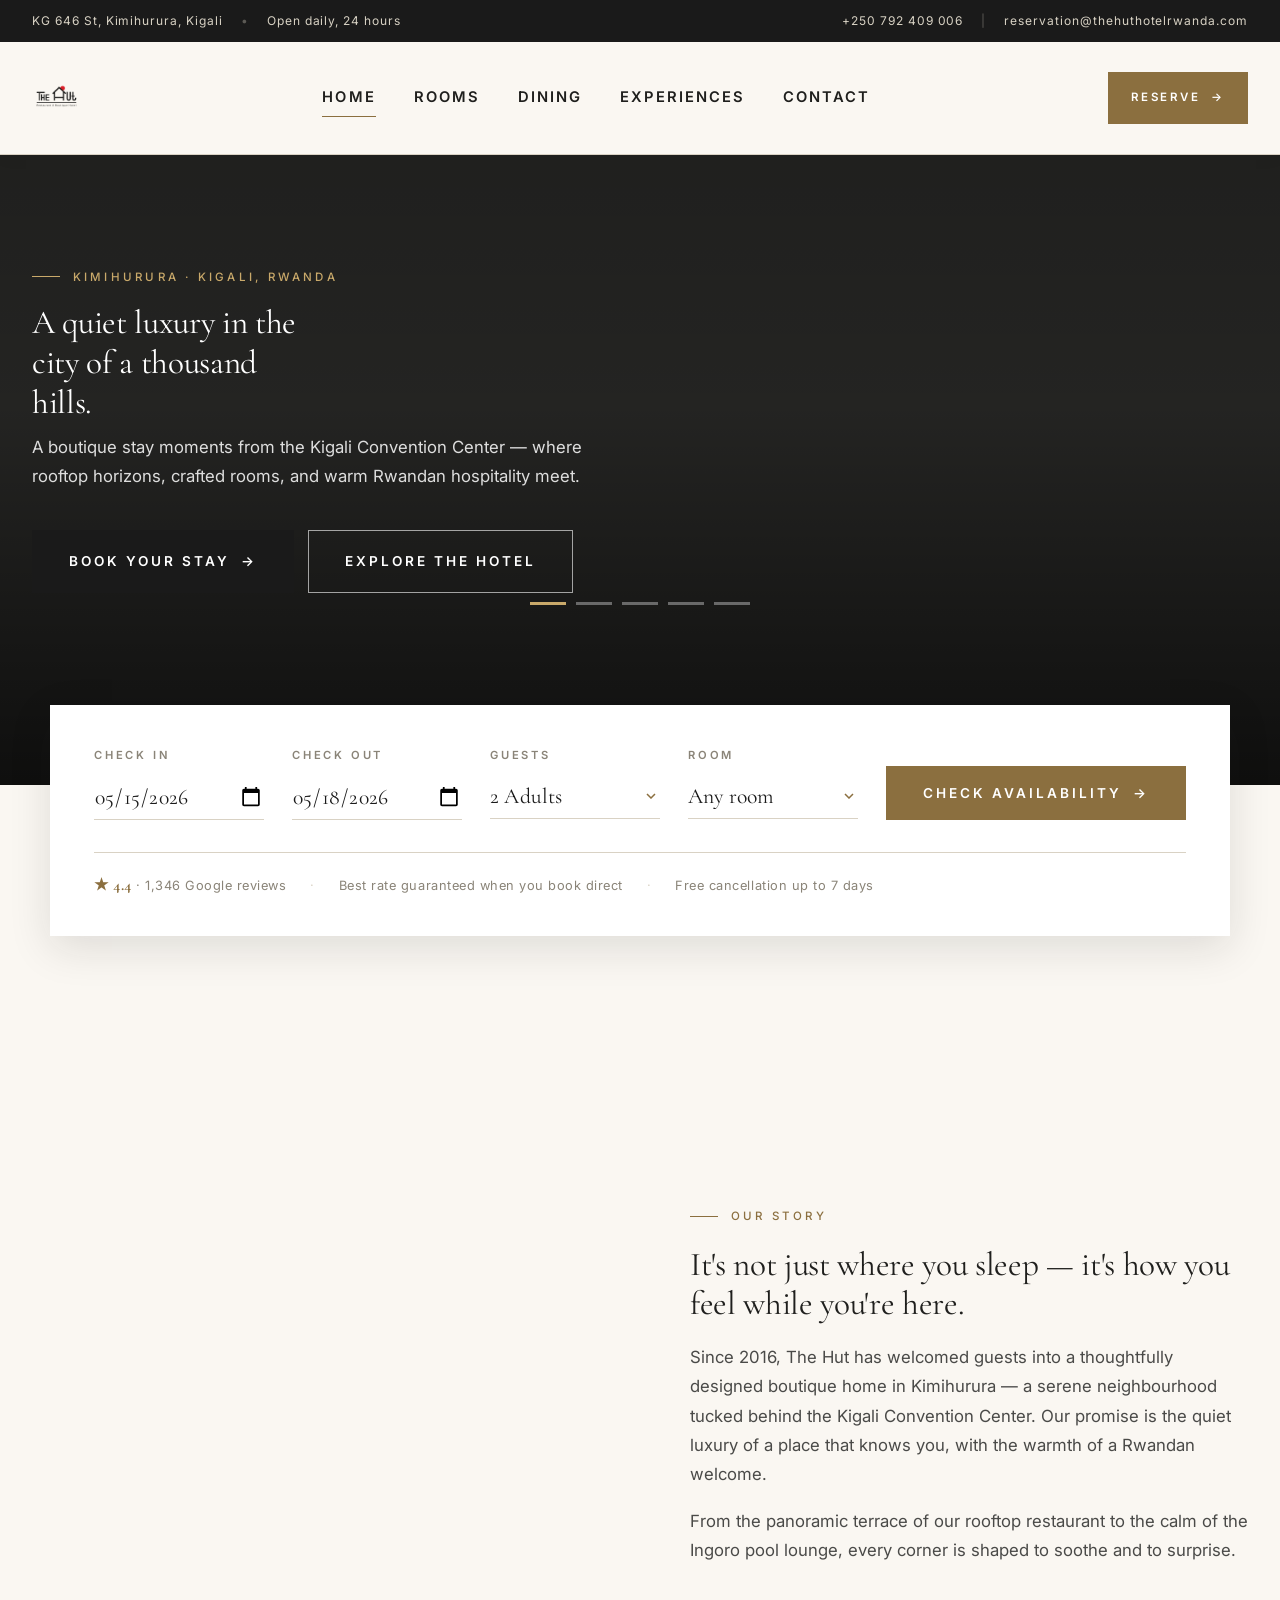
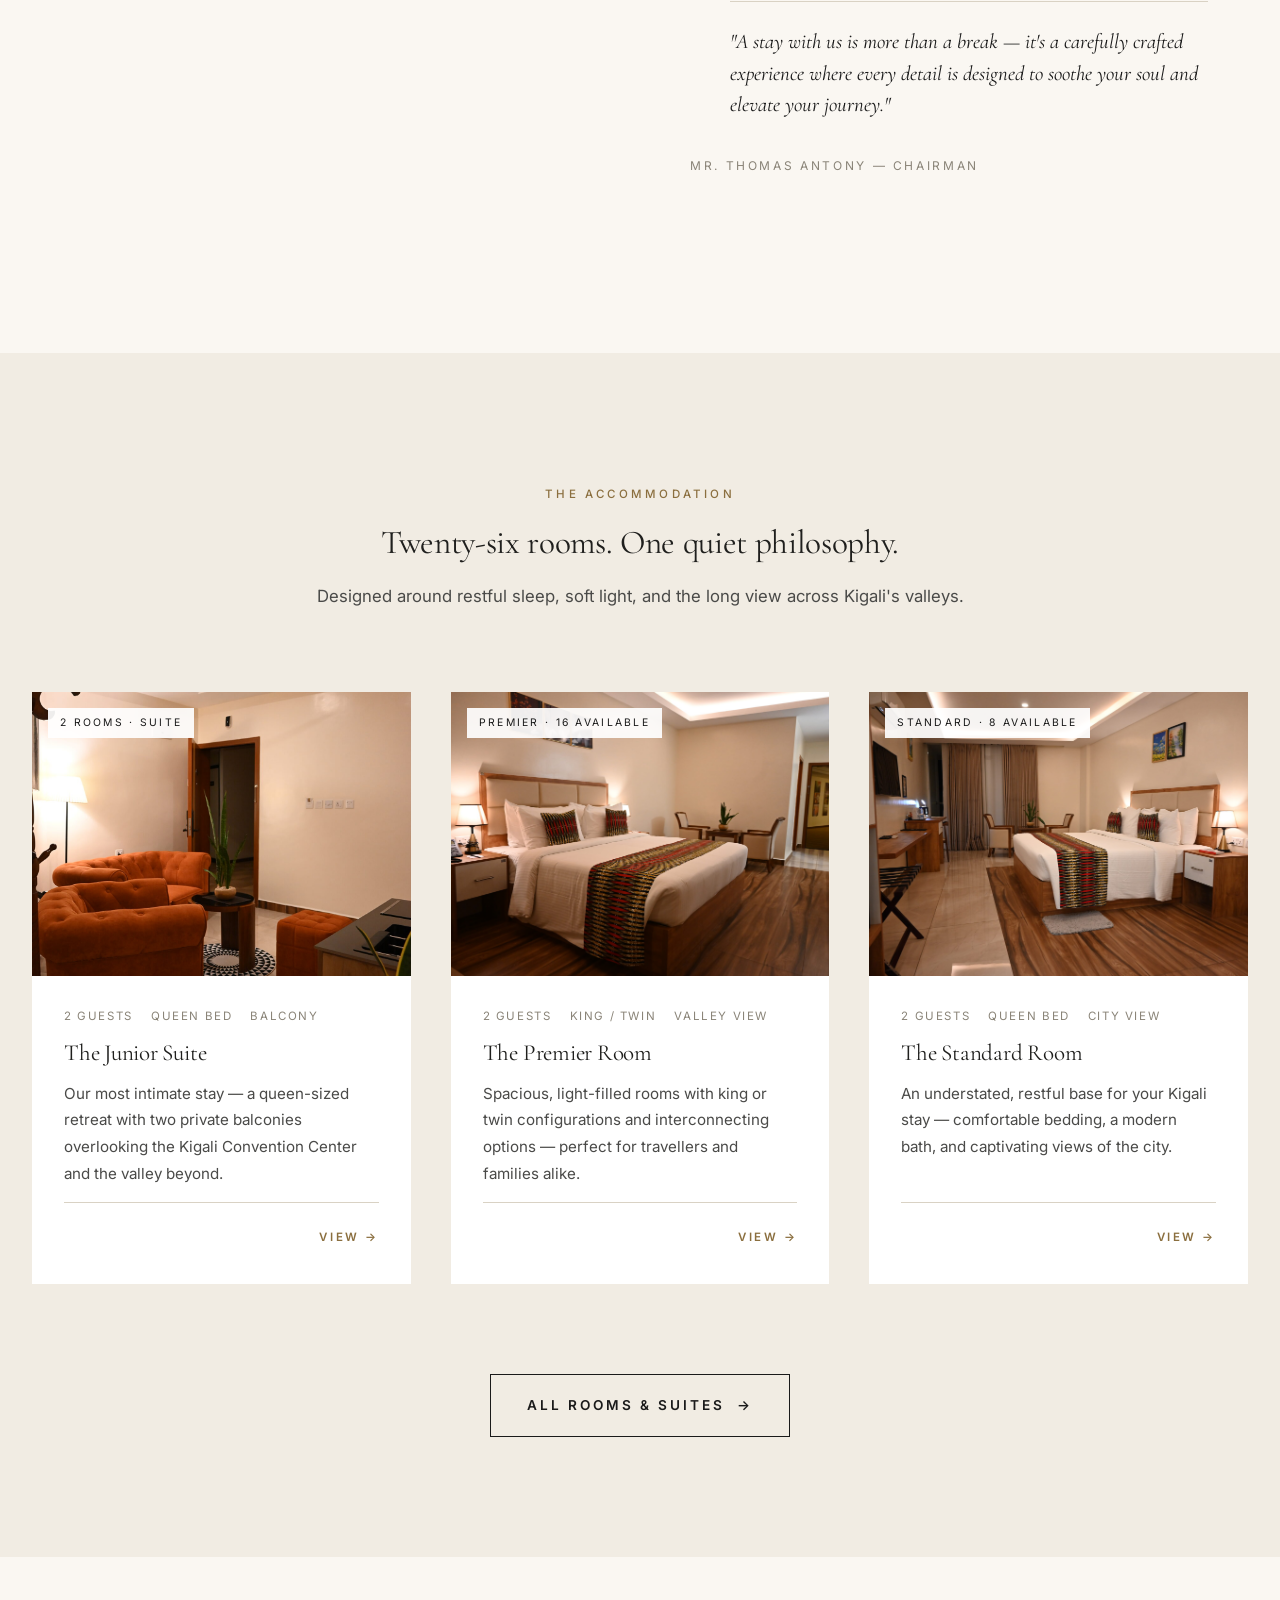
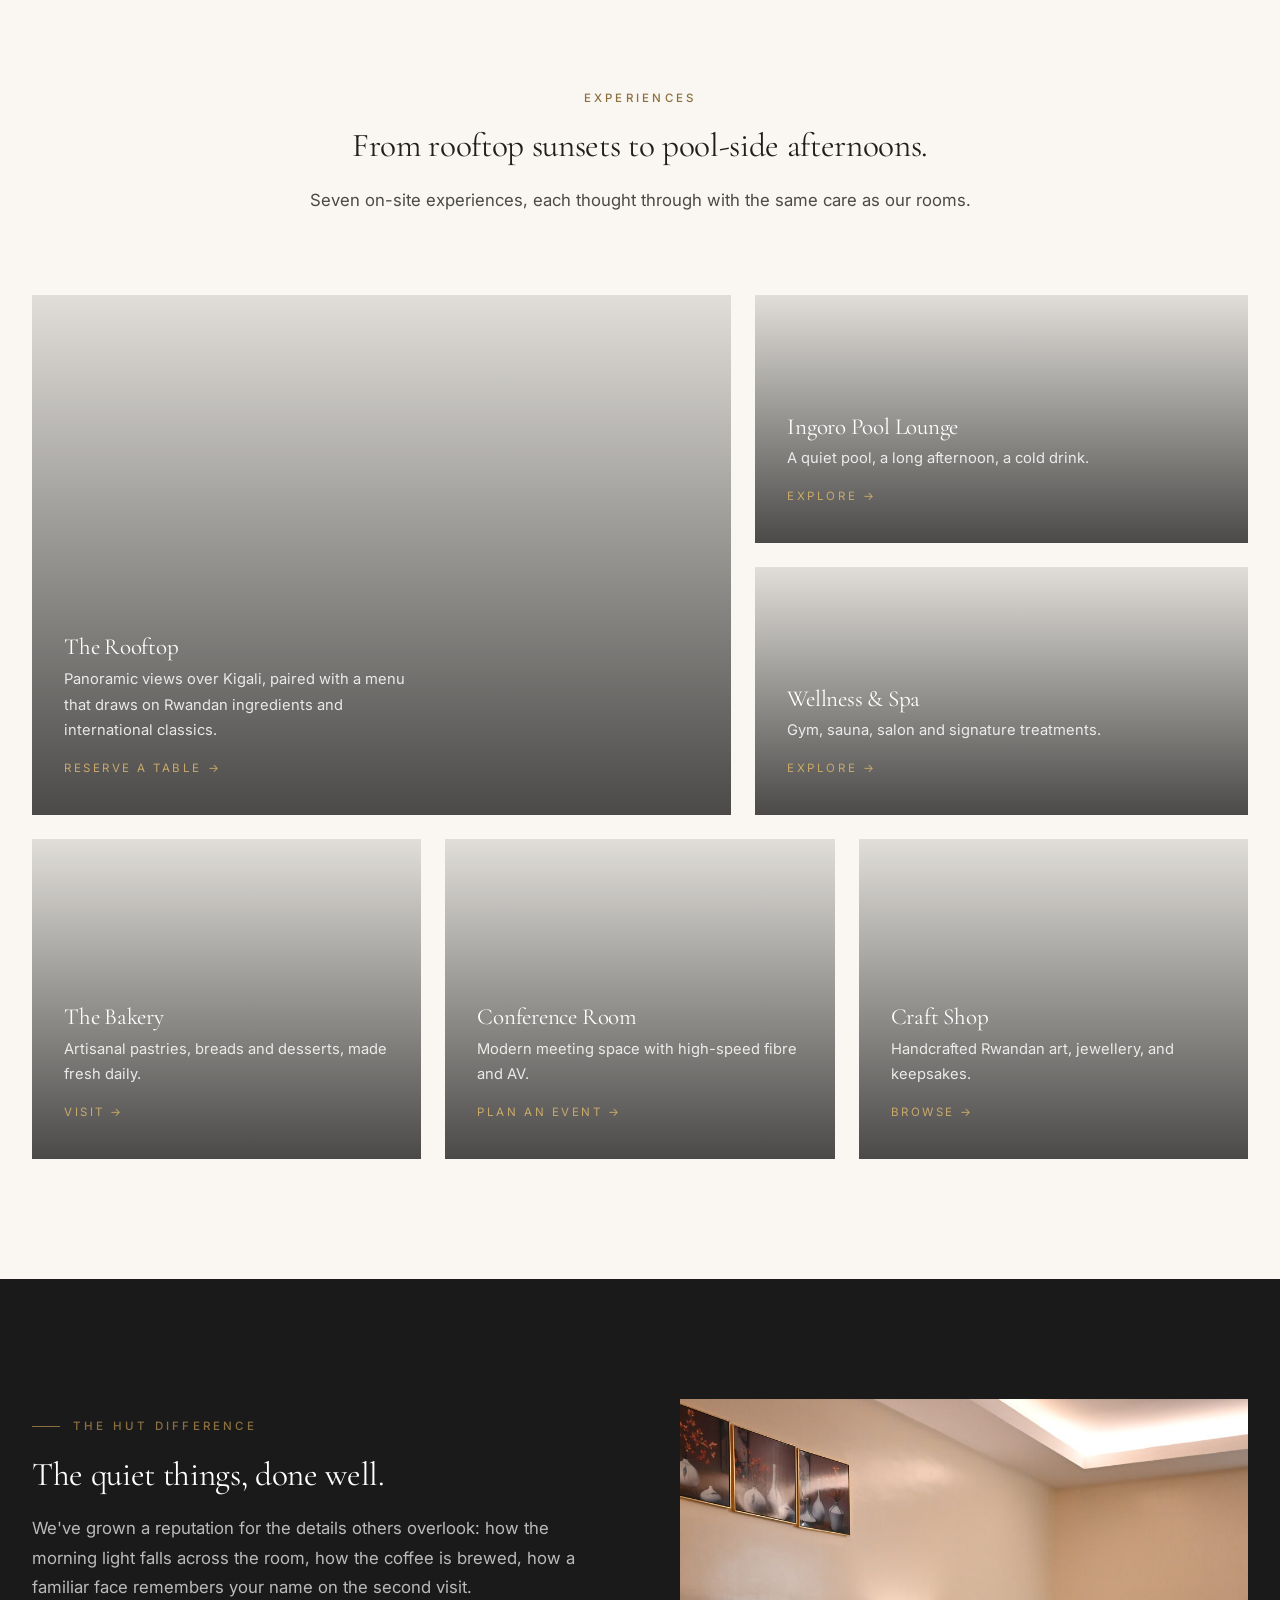
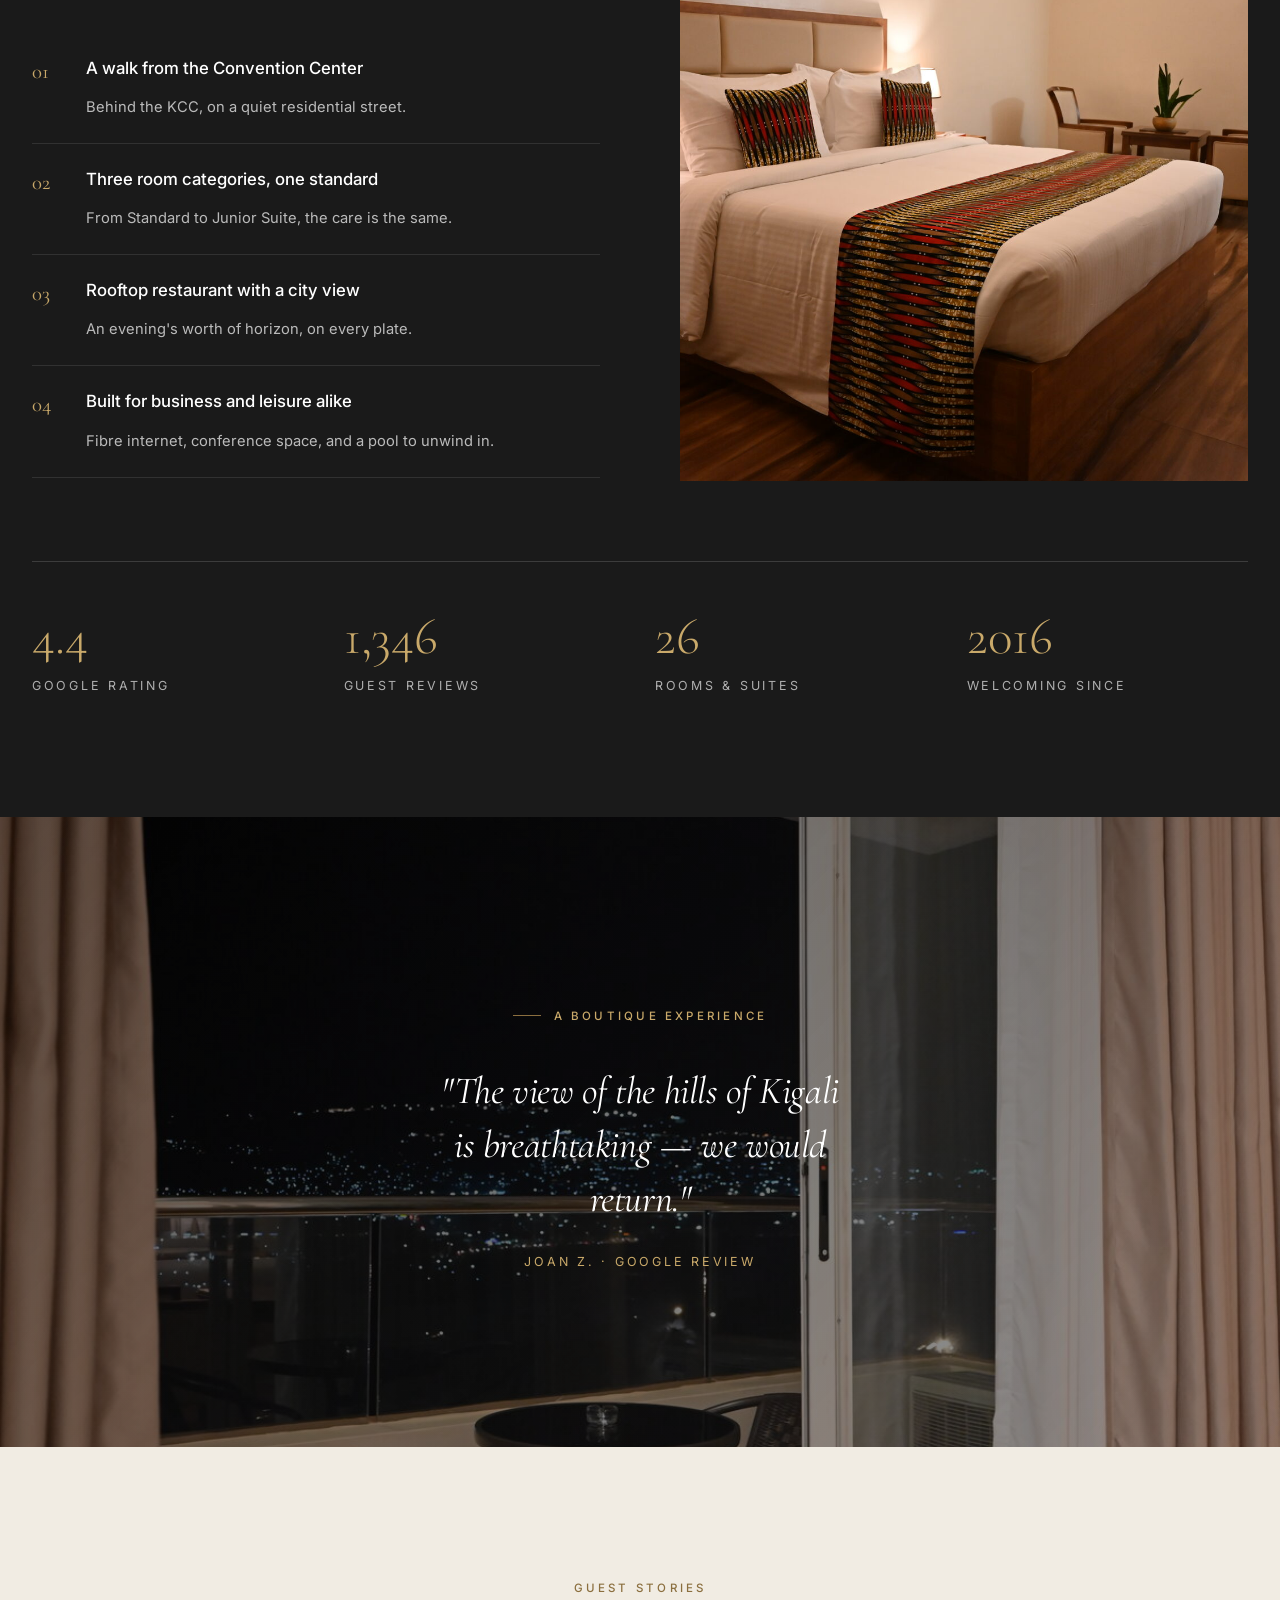
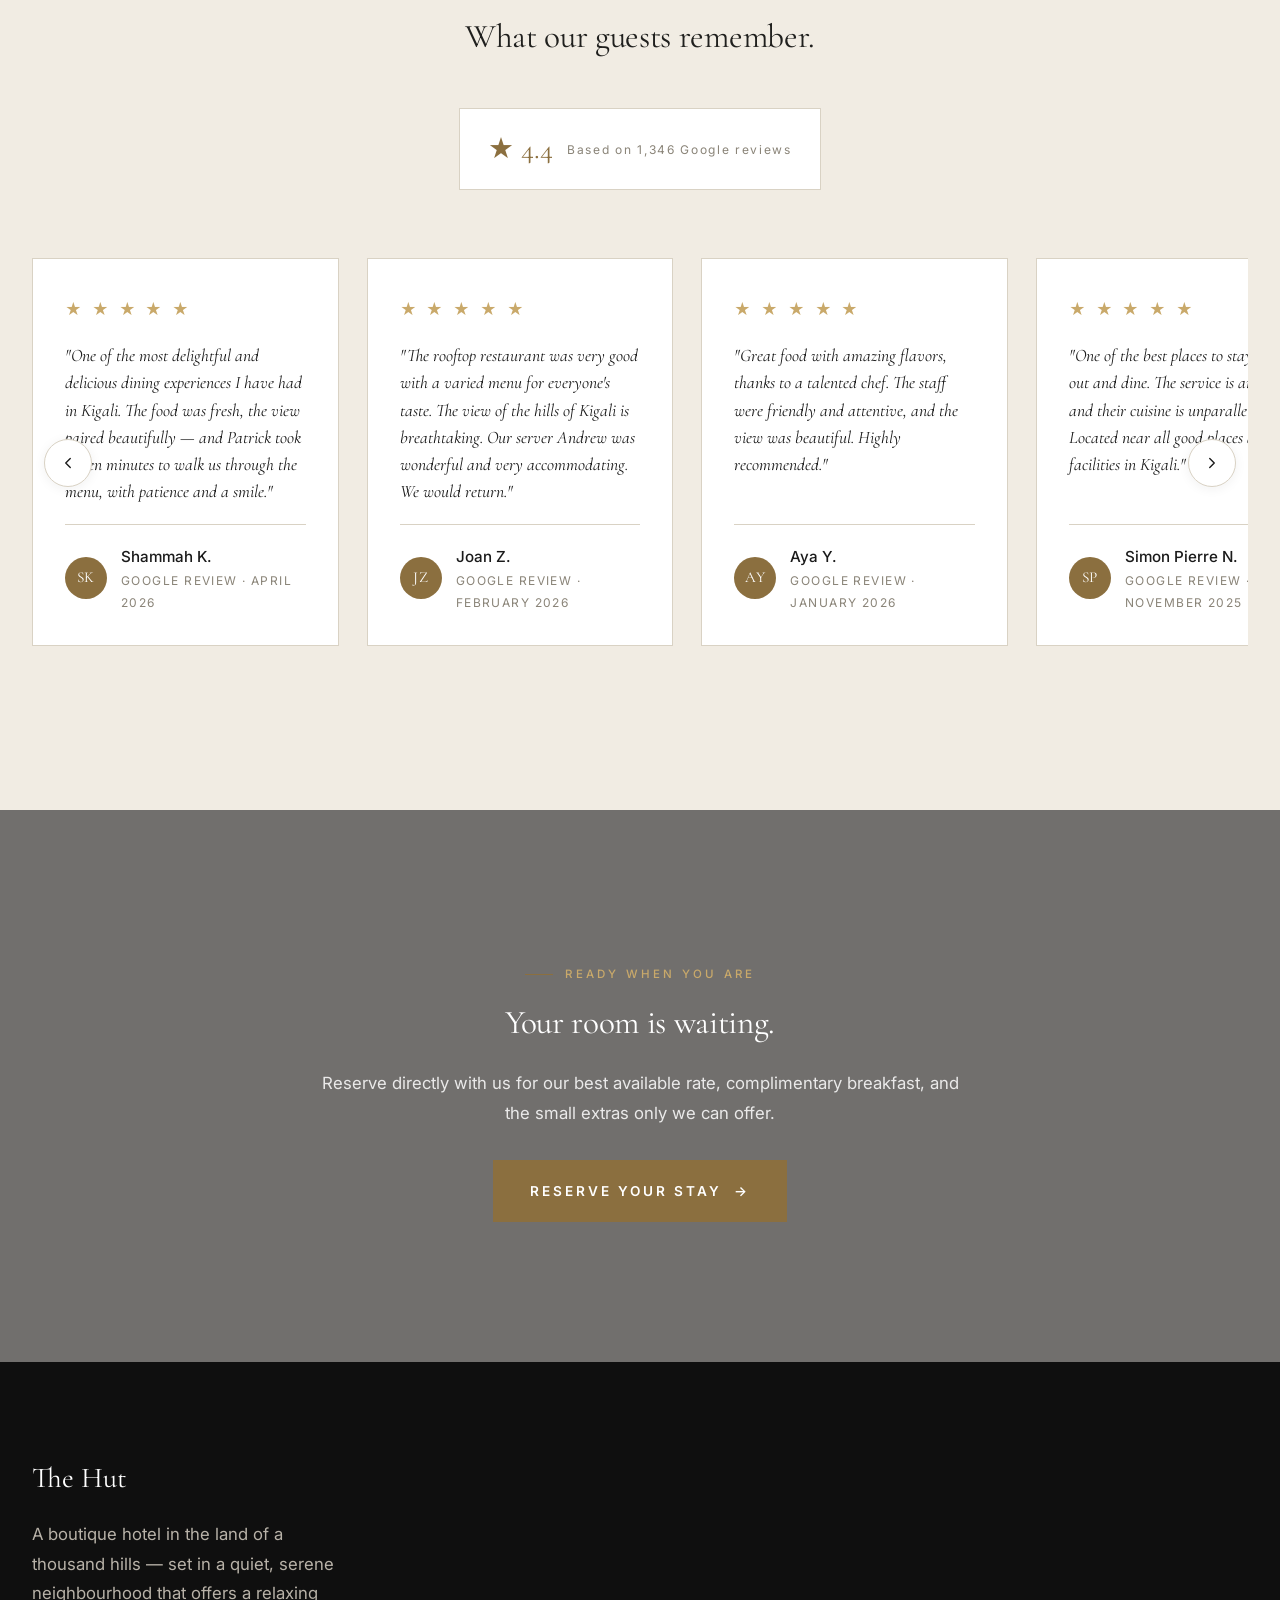
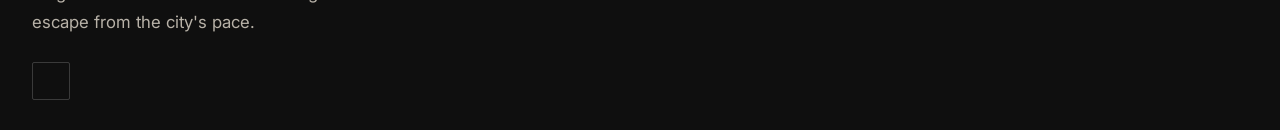
==== commit 3ffe5bb0: "Add files via upload" ====
--- a/index.html
+++ b/index.html
@@ -9,6 +9,9 @@
 <link rel="preconnect" href="https://fonts.gstatic.com" crossorigin>
 <link href="https://fonts.googleapis.com/css2?family=Cormorant+Garamond:ital,wght@0,300;0,400;0,500;1,400&family=Inter:wght@300;400;500;600&display=swap" rel="stylesheet">
 <link rel="preload" as="image" href="https://thehuthotelrwanda.com/wp-content/uploads/2025/10/WhatsApp-Image-2025-10-03-at-09.39.47.jpeg" fetchpriority="high">
+<link rel="icon" type="image/png" href="logo.png">
+<link rel="apple-touch-icon" href="logo.png">
+<meta name="theme-color" content="#8b6f3f">
 <link rel="stylesheet" href="styles.css">
 
 <!-- Schema.org Hotel JSON-LD for SEO -->
@@ -65,17 +68,19 @@
     <a href="index.html" class="brand" aria-label="The Hut · Restaurant & Boutique Hotel">
       <img src="logo.png" alt="The Hut · Restaurant & Boutique Hotel" onerror="this.outerHTML='<span class=&quot;brand-text&quot;>The Hut<small>Boutique Hotel · Kigali</small></span>'">
     </a>
-    <nav class="nav">
+    <button class="menu-toggle" aria-label="Open menu" aria-expanded="false" aria-controls="primary-nav"><span></span><span></span><span></span></button>
+    <nav class="nav" id="primary-nav">
       <a href="index.html" class="active">Home</a>
       <a href="rooms.html">Rooms</a>
       <a href="dining.html">Dining</a>
       <a href="experiences.html">Experiences</a>
       <a href="contact.html">Contact</a>
-    </nav>
+    <div class="nav__reserve"><a href="index.html#book" class="btn btn--gold">Reserve <span class="arrow">→</span></a></div></nav>
     <a href="#book" class="btn btn--gold book-cta">Reserve <span class="arrow">→</span></a>
   </div>
 </header>
 </div>
+<div class="menu-backdrop" aria-hidden="true"></div>
 
 <!-- Hero -->
 <main id="main">
@@ -106,19 +111,41 @@
 </section>
 <script>
 (function(){
+  var hero = document.querySelector('.hero');
   var slides = document.querySelectorAll('.hero__slide');
   var dots = document.querySelectorAll('.hero__dot');
+  if (!slides.length) return;
   var current = 0;
+  var timer = null;
+  var paused = false;
   function go(n){
     slides[current].classList.remove('active');
-    dots[current].classList.remove('active');
+    if (dots[current]) dots[current].classList.remove('active');
     current = (n + slides.length) % slides.length;
     slides[current].classList.add('active');
-    dots[current].classList.add('active');
-  }
-  dots.forEach(function(d,i){ d.addEventListener('click', function(){ go(i); reset(); }); });
-  var timer = setInterval(function(){ go(current+1); }, 5500);
-  function reset(){ clearInterval(timer); timer = setInterval(function(){ go(current+1); }, 5500); }
+    if (dots[current]) dots[current].classList.add('active');
+  }
+  function start(){
+    if (paused) return;
+    stop();
+    timer = setInterval(function(){ go(current+1); }, 5500);
+  }
+  function stop(){ if (timer){ clearInterval(timer); timer = null; } }
+  dots.forEach(function(d,i){ d.addEventListener('click', function(){ go(i); start(); }); });
+  // Pause on hover
+  if (hero){
+    hero.addEventListener('mouseenter', stop);
+    hero.addEventListener('mouseleave', start);
+    hero.addEventListener('focusin', stop);
+    hero.addEventListener('focusout', start);
+  }
+  // Pause when tab is hidden
+  document.addEventListener('visibilitychange', function(){
+    if (document.hidden) stop(); else start();
+  });
+  // Respect reduced motion
+  if (matchMedia('(prefers-reduced-motion: reduce)').matches){ paused = true; stop(); return; }
+  start();
 })();
 
 // Gentle scroll-reveal animations
@@ -155,6 +182,40 @@
   update();
 })();
 
+// Mobile menu toggle
+(function(){
+  var toggle = document.querySelector('.menu-toggle');
+  var nav = document.querySelector('.nav');
+  var backdrop = document.querySelector('.menu-backdrop');
+  if (!toggle || !nav) return;
+  function open(){
+    nav.classList.add('is-open');
+    if (backdrop) backdrop.classList.add('is-visible');
+    document.body.classList.add('menu-open');
+    toggle.setAttribute('aria-expanded', 'true');
+    toggle.setAttribute('aria-label', 'Close menu');
+  }
+  function close(){
+    nav.classList.remove('is-open');
+    if (backdrop) backdrop.classList.remove('is-visible');
+    document.body.classList.remove('menu-open');
+    toggle.setAttribute('aria-expanded', 'false');
+    toggle.setAttribute('aria-label', 'Open menu');
+  }
+  toggle.addEventListener('click', function(){
+    if (toggle.getAttribute('aria-expanded') === 'true') close(); else open();
+  });
+  if (backdrop) backdrop.addEventListener('click', close);
+  // Close on link click
+  nav.querySelectorAll('a').forEach(function(link){
+    link.addEventListener('click', close);
+  });
+  // Close on escape key
+  document.addEventListener('keydown', function(e){
+    if (e.key === 'Escape' && toggle.getAttribute('aria-expanded') === 'true') close();
+  });
+})();
+
 // Reviews carousel — arrows + dots + scroll-snap
 (function(){
   var track = document.querySelector('.reviews__track');
@@ -516,7 +577,4 @@
       <div>
         <div class="footer__brand">The Hut</div>
         <p>A boutique hotel in the land of a thousand hills — set in a quiet, serene neighbourhood that offers a relaxing escape from the city's pace.</p>
-        <div class="socials"><a href="#" aria-label="Instagram"><svg width="16" height="16" viewBox="0 0 24 24" fill="none" stroke="currentColor" stroke-width="1.8" stroke-linecap="round" stroke-linejoin="round"><rect x="2" y="2" width="20" height="20" rx="5" ry="5"/><path d="M16 11.37A4 4 0 1 1 12.63 8 4 4 0 0 1 16 11.37z"/><line x1="17.5" y1="6.5" x2="17.51" y2="6.5"/></svg></a><a href="#" aria-label="Facebook"><svg width="16" height="16" viewBox="0 0 24 24" fill="none" stroke="currentColor" stroke-width="1.8" stroke-linecap="round" stroke-linejoin="round"><path d="M18 2h-3a5 5 0 0 0-5 5v3H7v4h3v8h4v-8h3l1-4h-4V7a1 1 0 0 1 1-1h3z"/></svg></a><a href="#" aria-label="Twitter"><svg width="16" height="16" viewBox="0 0 24 24" fill="none" stroke="currentColor" stroke-width="1.8" stroke-linecap="round" stroke-linejoin="round"><path d="M23 3a10.9 10.9 0 0 1-3.14 1.53 4.48 4.48 0 0 0-7.86 3v1A10.66 10.66 0 0 1 3 4s-4 9 5 13a11.64 11.64 0 0 1-7 2c9 5 20 0 20-11.5a4.5 4.5 0 0 0-.08-.83A7.72 7.72 0 0 0 23 3z"/></svg></a><a href="#" aria-label="YouTube"><svg width="16" height="16" viewBox="0 0 24 24" fill="none" stroke="currentColor" stroke-width="1.8" stroke-linecap="round" stroke-linejoin="round"><path d="M22.54 6.42a2.78 2.78 0 0 0-1.94-2C18.88 4 12 4 12 4s-6.88 0-8.6.46a2.78 2.78 0 0 0-1.94 2A29 29 0 0 0 1 11.75a29 29 0 0 0 .46 5.33A2.78 2.78 0 0 0 3.4 19c1.72.46 8.6.46 8.6.46s6.88 0 8.6-.46a2.78 2.78 0 0 0 1.94-2 29 29 0 0 0 .46-5.25 29 29 0 0 0-.46-5.33z"/><polygon points="9.75 15.02 15.5 11.75 9.75 8.48 9.75 15.02"/></svg></a></div>
-      </div>
-      <div><h4>Explore</h4><ul><li><a href="index.html">Home</a></li><li><a href="rooms.html">Rooms</a></li><li><a href="dining.html">Dining</a></li><li><a href="experiences.html">Experiences</a></li><li><a href="contact.html">Contact</a></li></ul></div>
-      <div><h4>Stay</h4><ul><li><a href="room-junior-suite.html">Junior Suite</a></li><li><a href="room-premier.html">Premier Room</a></li><li><a href="room-standard.html">Standard Room</a></li><li><a href="#book">Boo+        <div class="socials"><a href="https://www.instagram.com/thehuthotelrwanda" target="_blank" rel="noopener" aria-label="The Hut on Instagram"><svg width="16" height="16" viewBox="0 
--- a/styles.css
+++ b/styles.css
@@ -382,8 +382,101 @@
   letter-spacing: .22em;
 }
 
+/* Mobile menu toggle button (hamburger) */
+.menu-toggle{
+  display: none;
+  background: transparent;
+  border: none;
+  width: 44px;
+  height: 44px;
+  cursor: pointer;
+  padding: 10px;
+  z-index: 110;
+  position: relative;
+}
+.menu-toggle span{
+  display: block;
+  width: 24px;
+  height: 2px;
+  background: var(--ink);
+  margin: 5px auto;
+  transition: transform .3s ease, opacity .3s ease;
+}
+.menu-toggle[aria-expanded="true"] span:nth-child(1){
+  transform: translateY(7px) rotate(45deg);
+}
+.menu-toggle[aria-expanded="true"] span:nth-child(2){
+  opacity: 0;
+}
+.menu-toggle[aria-expanded="true"] span:nth-child(3){
+  transform: translateY(-7px) rotate(-45deg);
+}
+
 @media (max-width: 960px){
-  .nav{ display: none; }
+  .menu-toggle{ display: block; order: 2; }
+  .site-header .container{ gap: 12px; }
+  .brand{ order: 1; flex: 1; }
+  .book-cta{ display: none; }
+
+  .nav{
+    position: fixed;
+    top: 0; right: 0;
+    width: 88%;
+    max-width: 360px;
+    height: 100vh;
+    background: var(--bg);
+    flex-direction: column;
+    align-items: flex-start;
+    justify-content: flex-start;
+    gap: 0;
+    padding: 110px 32px 40px;
+    transform: translateX(100%);
+    transition: transform .35s cubic-bezier(.4,0,.2,1);
+    box-shadow: -8px 0 32px rgba(0,0,0,.12);
+    z-index: 105;
+    display: flex !important;
+  }
+  .nav.is-open{ transform: translateX(0); }
+  .nav a{
+    display: block;
+    width: 100%;
+    padding: 18px 0;
+    font-size: 1.1rem;
+    letter-spacing: .12em;
+    border-bottom: 1px solid var(--line);
+  }
+  .nav a::after{ display: none; }
+  .nav a.active{ color: var(--accent); }
+
+  /* Mobile menu backdrop */
+  .menu-backdrop{
+    position: fixed;
+    inset: 0;
+    background: rgba(0,0,0,.5);
+    opacity: 0;
+    visibility: hidden;
+    transition: opacity .3s ease, visibility .3s ease;
+    z-index: 102;
+  }
+  .menu-backdrop.is-visible{
+    opacity: 1;
+    visibility: visible;
+  }
+  body.menu-open{ overflow: hidden; }
+
+  /* Add a Reserve CTA at the bottom of the mobile menu */
+  .nav__reserve{
+    margin-top: auto;
+    padding-top: 32px;
+    width: 100%;
+  }
+  .nav__reserve .btn{
+    width: 100%;
+    justify-content: center;
+  }
+}
+@media (min-width: 961px){
+  .nav__reserve{ display: none; }
 }
 
 /* ---------- Hero ---------- */
@@ -1417,85 +1510,4 @@
   .review-stats{ margin-top: 40px; padding: 12px 20px; }
 
   /* CTA strip */
-  .cta-strip{ padding: 80px 0; }
-  .cta-strip h2{ font-size: clamp(1.6rem, 6vw, 2.2rem); }
-
-  /* Footer — stack everything cleanly */
-  .site-footer{ padding: 60px 0 24px; }
-  .footer__grid{
-    grid-template-columns: 1fr;
-    gap: 36px;
-  }
-  .footer__brand{ font-size: 1.6rem; }
-  .footer__bottom{
-    flex-direction: column;
-    gap: 10px;
-    text-align: center;
-    margin-top: 40px;
-  }
-  .site-footer h4{ margin-bottom: 14px; }
-
-  /* Page hero (inner pages) */
-  .page-hero{ height: 50vh; min-height: 340px; padding-bottom: 40px; }
-  .page-hero h1{ font-size: clamp(2rem, 8vw, 3rem); }
-
-  /* Contact */
-  .contact-grid{ grid-template-columns: 1fr; gap: 50px; }
-  .contact-info dl{
-    grid-template-columns: 1fr;
-    gap: 6px 0;
-  }
-  .contact-info dt{ margin-top: 16px; }
-
-  /* Room detail */
-  .room-detail__hero{ grid-template-columns: 1fr; }
-  .room-detail__hero .stack{
-    display: grid;
-    grid-template-columns: 1fr 1fr;
-    grid-template-rows: none;
-    gap: 0;
-  }
-  .room-features{
-    grid-template-columns: 1fr 1fr;
-    gap: 20px;
-    padding: 30px 0;
-    margin: 40px 0;
-  }
-
-  /* FAQ */
-  .faq summary{ font-size: 1.05rem; }
-
-  /* Buttons */
-  .btn{ padding: 14px 24px; font-size: .72rem; }
-}
-
-/* Smaller phones */
-@media (max-width: 420px){
-  .container{ padding: 0 16px; }
-  .utility{ font-size: .62rem; }
-  .booking{ margin: -24px 12px 0; padding: 18px 14px; }
-  .nav{ display: none; }
-  .stats{ grid-template-columns: 1fr; }
-}
-
-/* =========================================================
-   SCROLL-REVEAL ANIMATIONS — gentle fade-up on scroll
-   ========================================================= */
-.reveal{
-  opacity: 0;
-  transform: translateY(28px);
-  transition: opacity 1s ease, transform 1s ease;
-}
-.reveal.in{
-  opacity: 1;
-  transform: translateY(0);
-}
-@media (prefers-reduced-motion: reduce){
-  .reveal{ opacity: 1; transform: none; transition: none; }
-  .hero__slide{ transition: opacity .3s; transform: none; }
-}
-
-/* Section heads default-reveal */
-section h2, .section-head, .room-card, .exp-tile, .intro__media, .why__media{
-  /* will be enhanced by JS but we leave them visible by default */
-}
+  .c
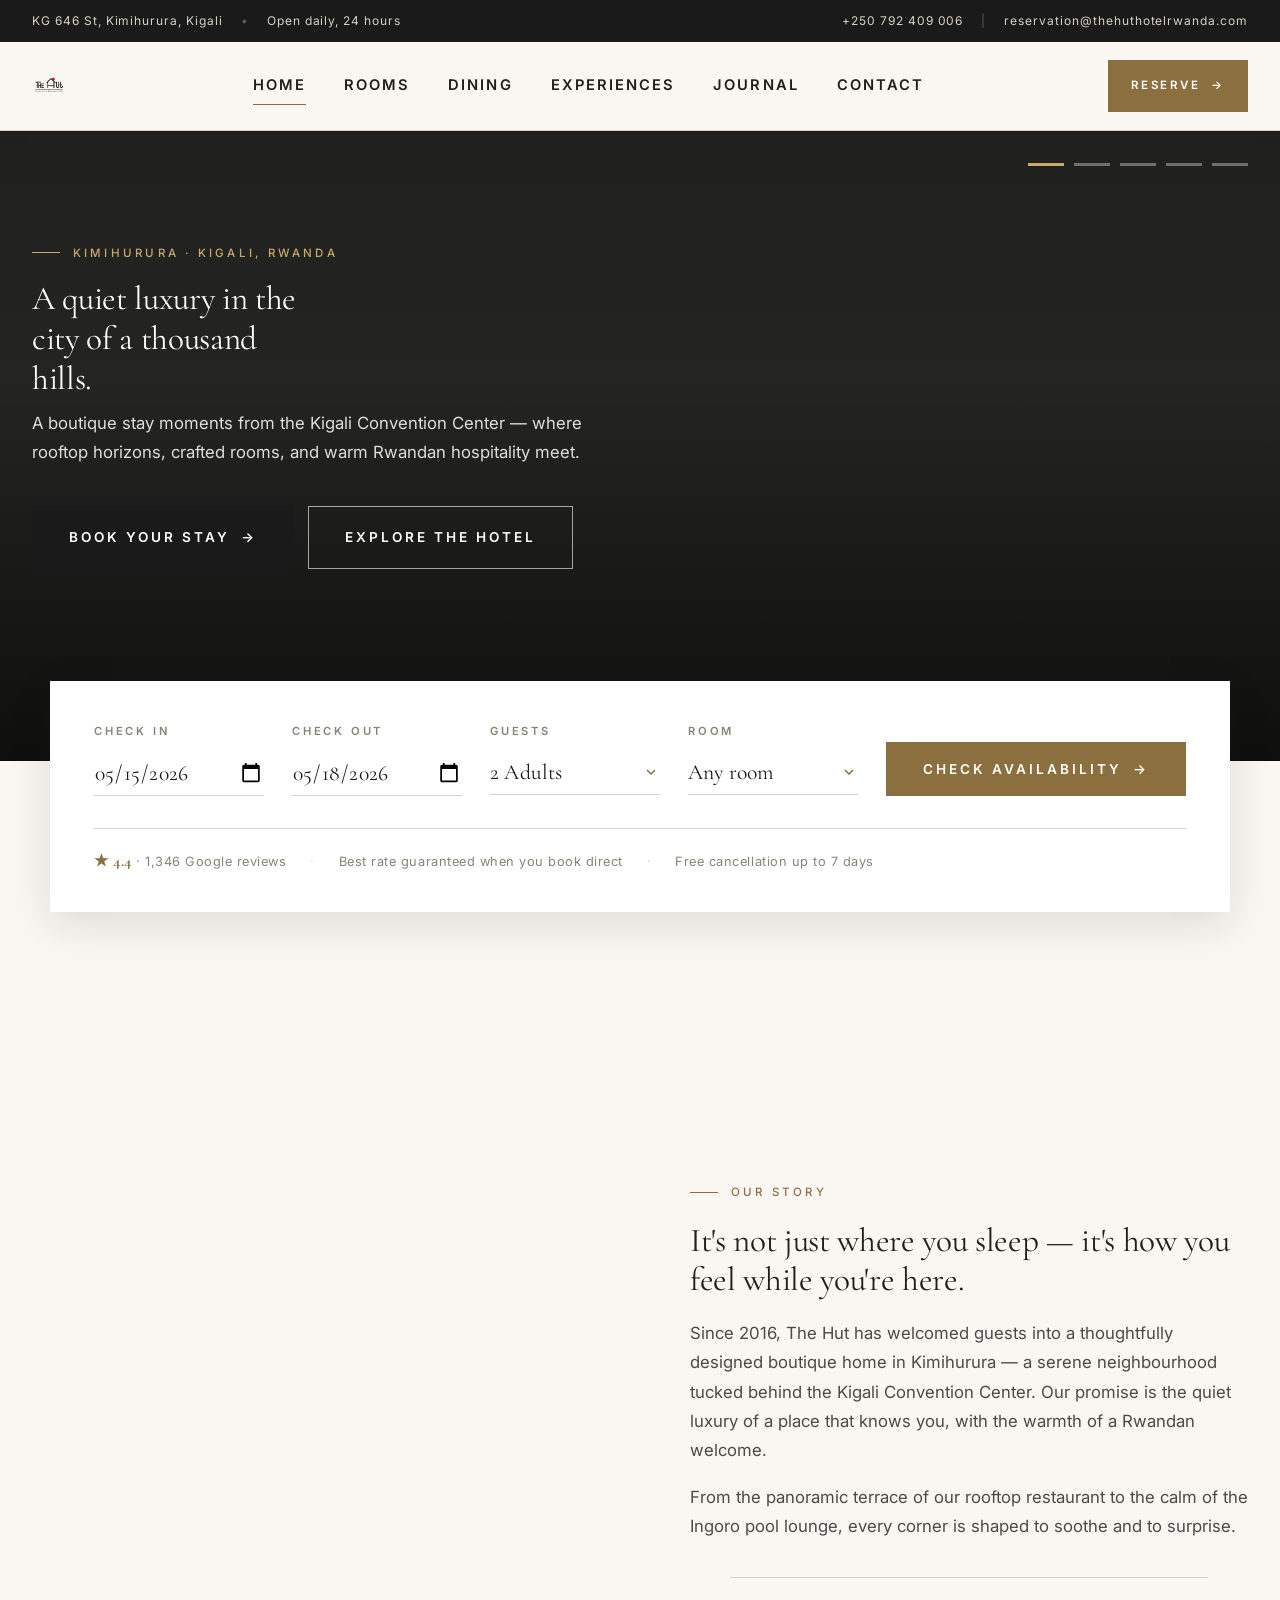
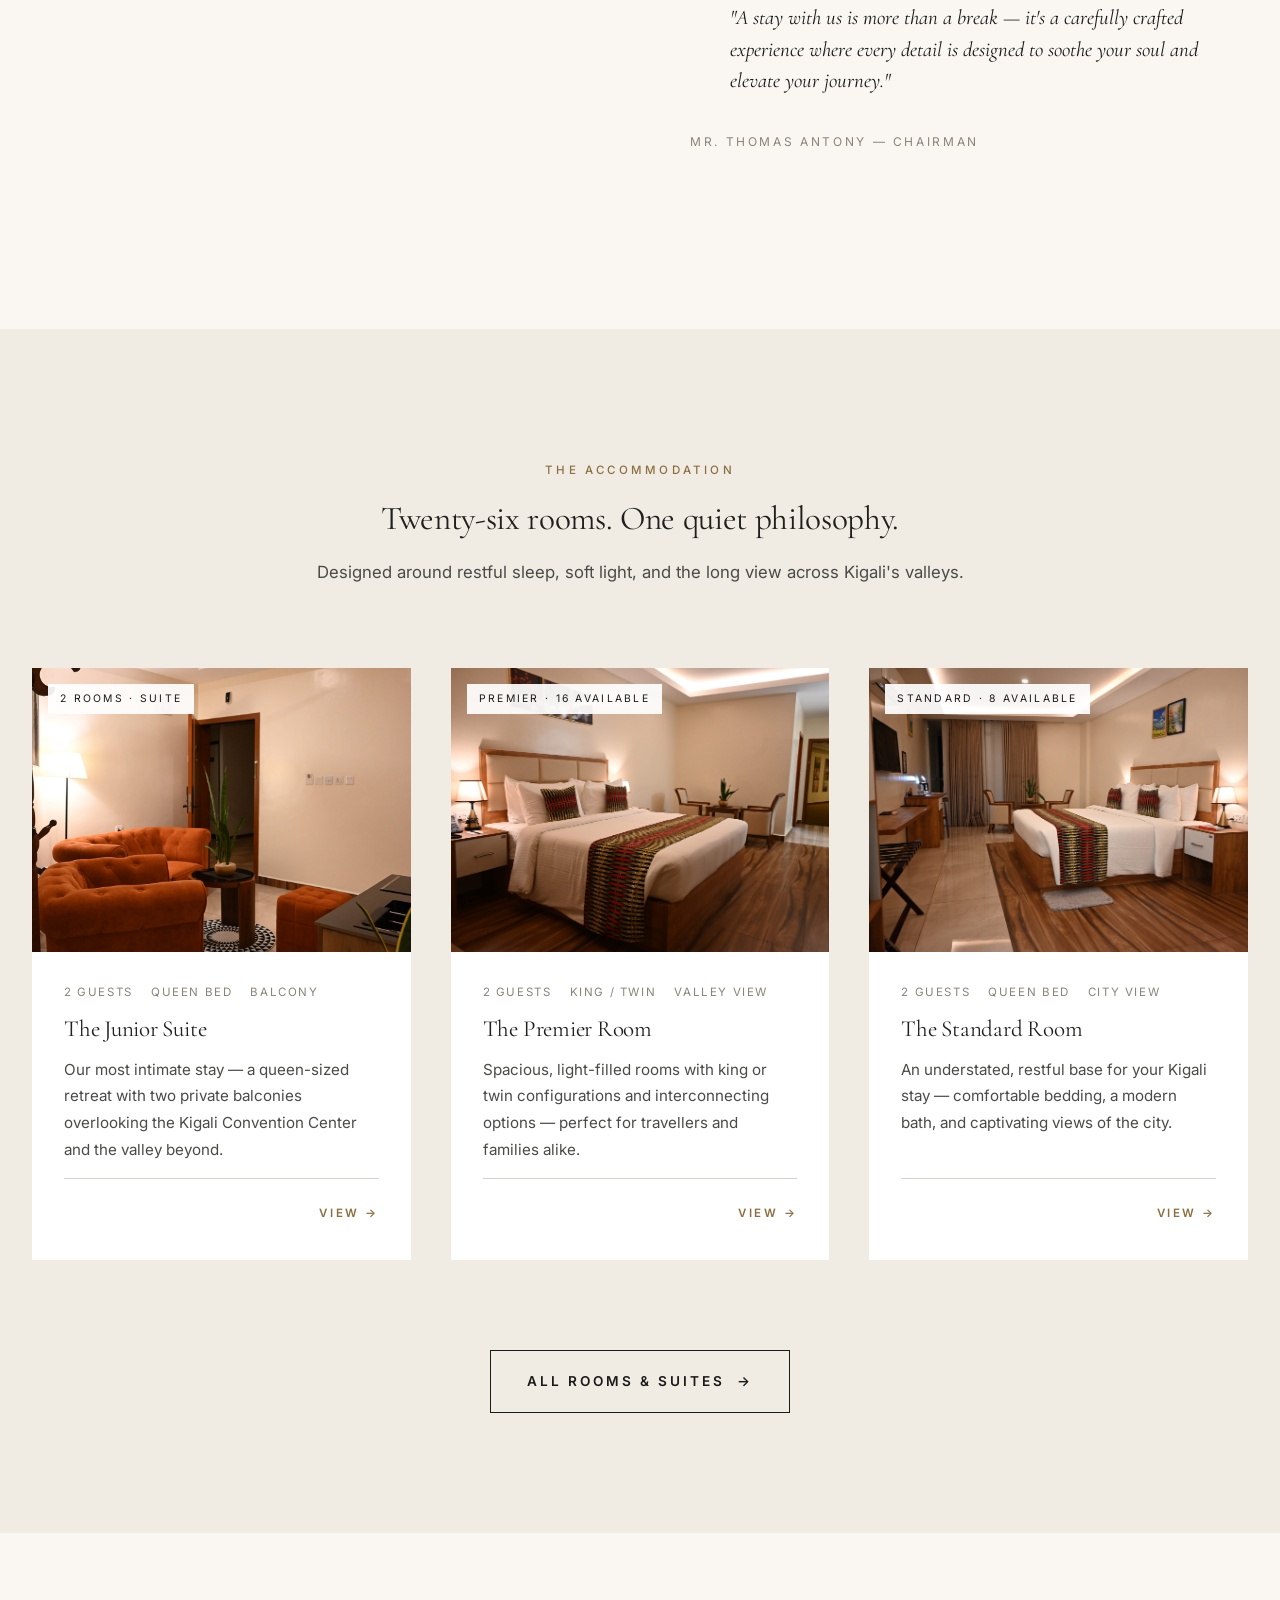
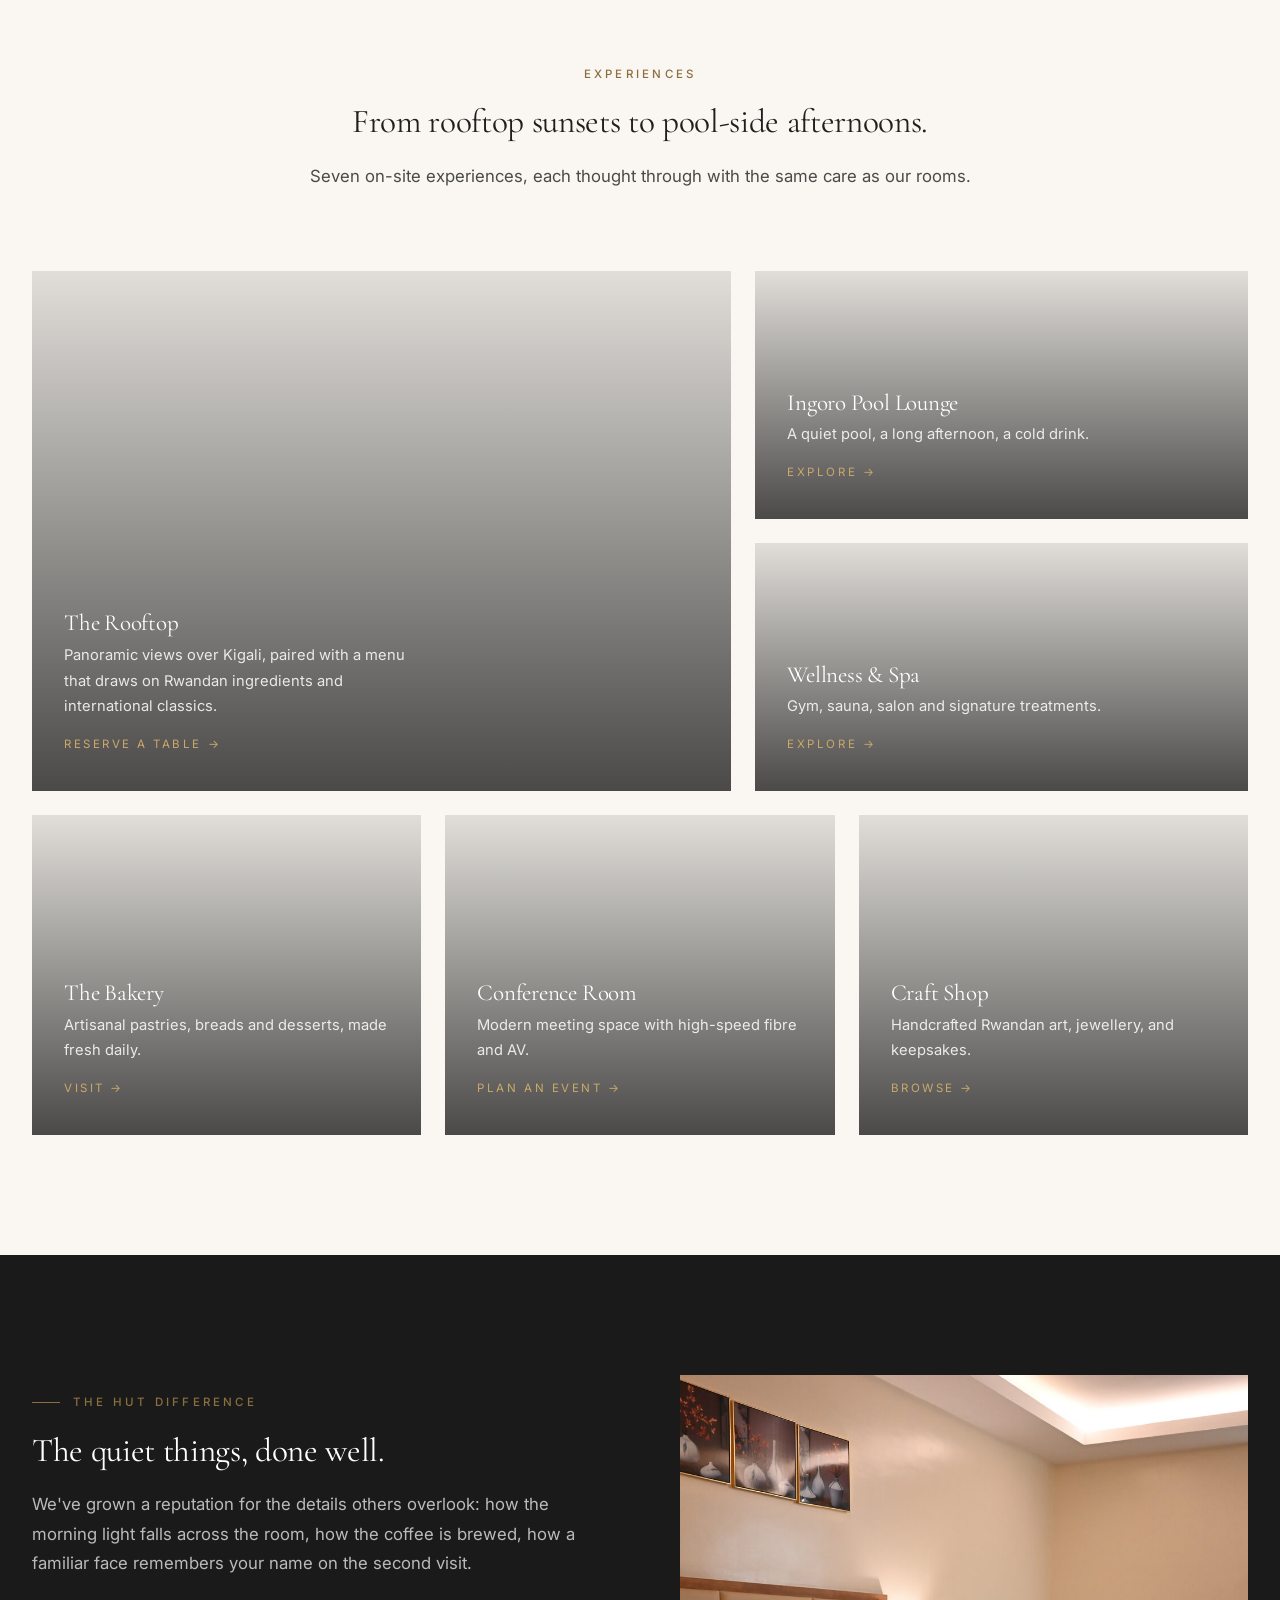
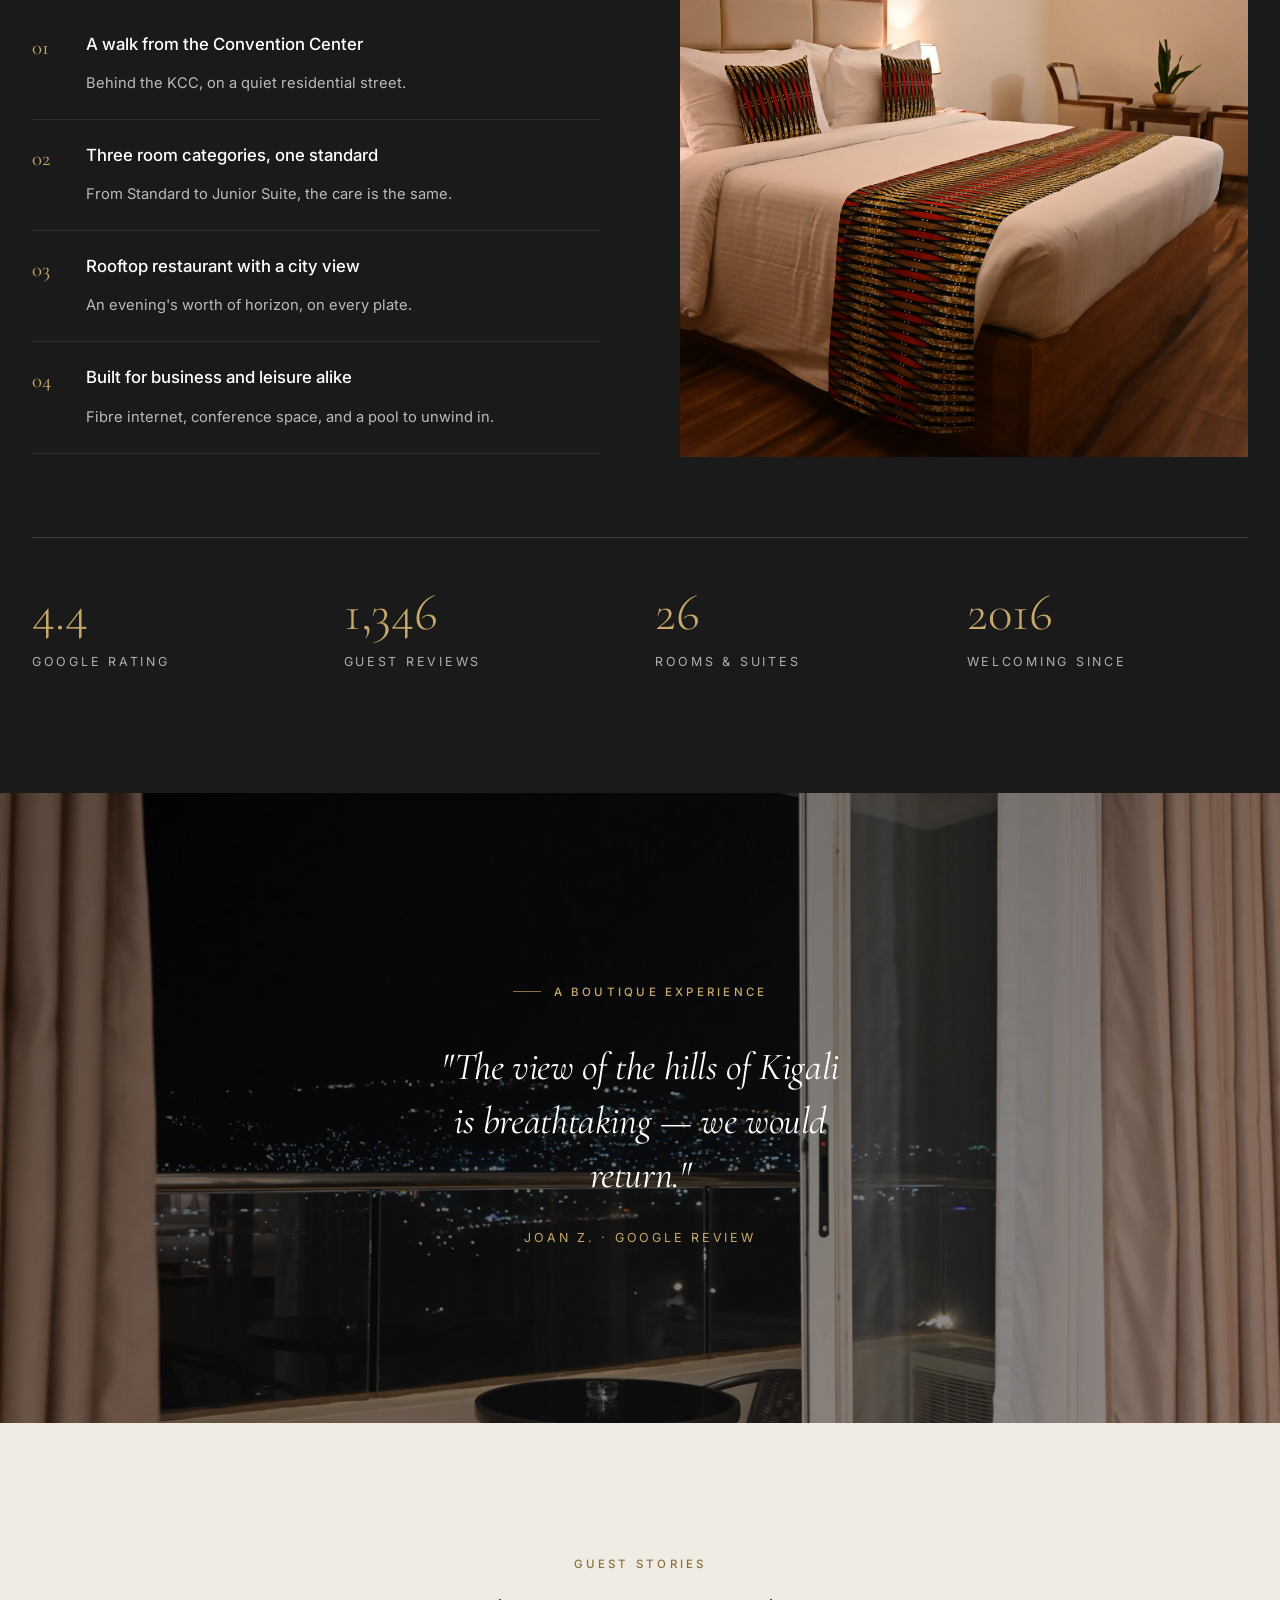
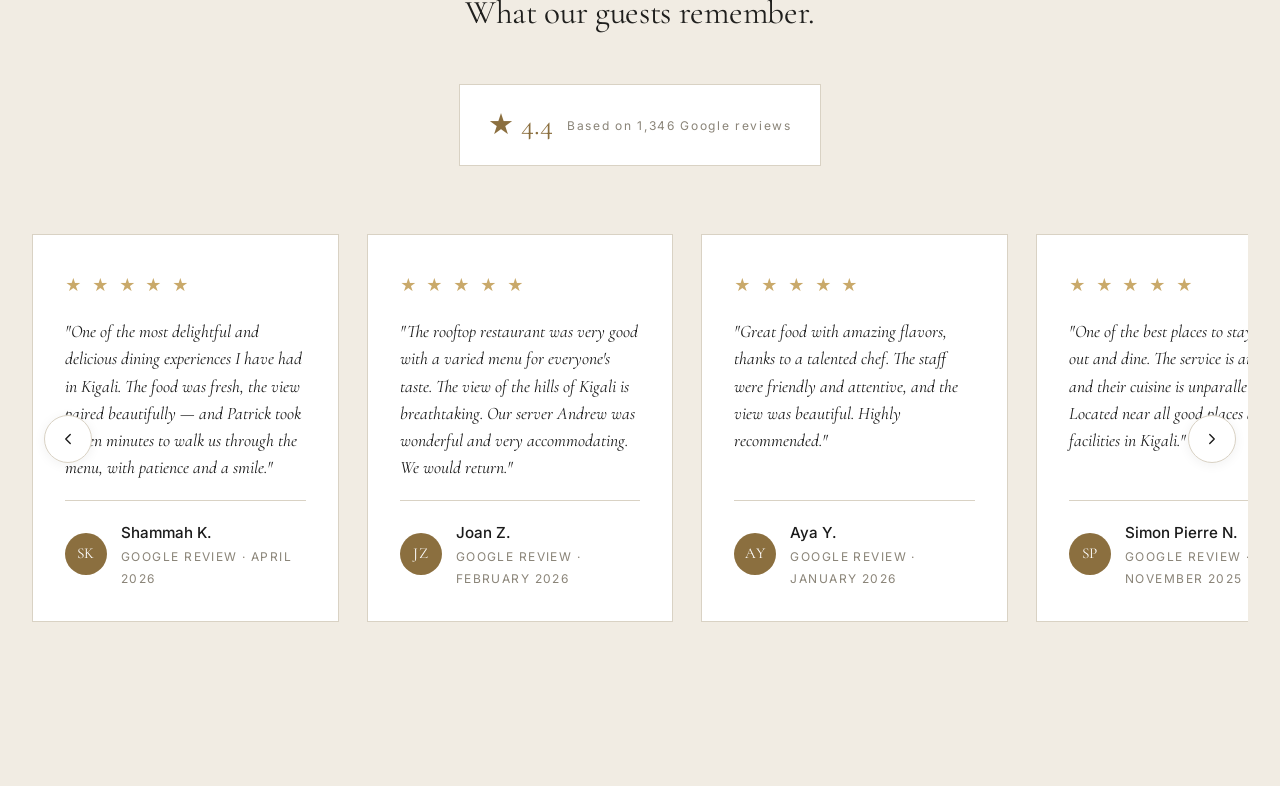
==== commit 58085cdc: "Add files via upload" ====
--- a/index.html
+++ b/index.html
@@ -12,6 +12,22 @@
 <link rel="icon" type="image/png" href="logo.png">
 <link rel="apple-touch-icon" href="logo.png">
 <meta name="theme-color" content="#8b6f3f">
+<!-- Open Graph -->
+<meta property="og:type" content="website">
+<meta property="og:site_name" content="The Hut Boutique Hotel">
+<meta property="og:title" content="The Hut — Boutique Hotel & Rooftop Restaurant, Kigali">
+<meta property="og:description" content="A boutique hotel and rooftop restaurant in Kimihurura, Kigali — moments from the Kigali Convention Center.">
+<meta property="og:url" content="https://ayaanveerencheri-design.github.io/THEHUTHOTEL/index.html">
+<meta property="og:image" content="https://thehuthotelrwanda.com/wp-content/uploads/2025/10/WhatsApp-Image-2025-10-03-at-09.39.47.jpeg">
+<meta property="og:image:width" content="1200">
+<meta property="og:image:height" content="630">
+<meta property="og:locale" content="en_US">
+<!-- Twitter Card -->
+<meta name="twitter:card" content="summary_large_image">
+<meta name="twitter:title" content="The Hut — Boutique Hotel & Rooftop Restaurant, Kigali">
+<meta name="twitter:description" content="A boutique hotel and rooftop restaurant in Kimihurura, Kigali — moments from the Kigali Convention Center.">
+<meta name="twitter:image" content="https://thehuthotelrwanda.com/wp-content/uploads/2025/10/WhatsApp-Image-2025-10-03-at-09.39.47.jpeg">
+<link rel="canonical" href="https://ayaanveerencheri-design.github.io/THEHUTHOTEL/index.html">
 <link rel="stylesheet" href="styles.css">
 
 <!-- Schema.org Hotel JSON-LD for SEO -->
@@ -74,6 +90,7 @@
       <a href="rooms.html">Rooms</a>
       <a href="dining.html">Dining</a>
       <a href="experiences.html">Experiences</a>
+      <a href="blog.html">Journal</a>
       <a href="contact.html">Contact</a>
     <div class="nav__reserve"><a href="index.html#book" class="btn btn--gold">Reserve <span class="arrow">→</span></a></div></nav>
     <a href="#book" class="btn btn--gold book-cta">Reserve <span class="arrow">→</span></a>
@@ -224,32 +241,53 @@
   var dotsWrap = document.querySelector('.reviews__dots');
   if (!track) return;
   var cards = track.querySelectorAll('.review-card');
-  // build dots
-  cards.forEach(function(_, i){
-    var b = document.createElement('button');
-    b.className = 'reviews__dot' + (i === 0 ? ' active' : '');
-    b.setAttribute('aria-label', 'Go to review ' + (i+1));
-    b.addEventListener('click', function(){ scrollTo(i); });
-    dotsWrap.appendChild(b);
-  });
-  function cardWidth(){
-    if (!cards[0]) return 0;
-    var rect = cards[0].getBoundingClientRect();
-    return rect.width + 28; // include gap
-  }
-  function scrollTo(i){
-    track.scrollTo({ left: i * cardWidth(), behavior: 'smooth' });
-  }
-  if (prev) prev.addEventListener('click', function(){
-    track.scrollBy({ left: -cardWidth(), behavior: 'smooth' });
-  });
-  if (next) next.addEventListener('click', function(){
-    track.scrollBy({ left: cardWidth(), behavior: 'smooth' });
-  });
-  // active dot tracking
+  if (!cards.length) return;
+
+  function cardStep(){
+    if (!cards[0] || !cards[1]) {
+      var c = cards[0].getBoundingClientRect();
+      return c.width + 28;
+    }
+    // measure actual distance between two cards
+    var a = cards[0].getBoundingClientRect();
+    var b = cards[1].getBoundingClientRect();
+    return b.left - a.left;
+  }
+  function goToIndex(i){
+    var step = cardStep();
+    track.scrollTo({ left: i * step, behavior: 'smooth' });
+  }
+
+  // Build dots
+  if (dotsWrap){
+    cards.forEach(function(_, i){
+      var b = document.createElement('button');
+      b.className = 'reviews__dot' + (i === 0 ? ' active' : '');
+      b.setAttribute('aria-label', 'Go to review ' + (i+1));
+      b.addEventListener('click', function(){ goToIndex(i); });
+      dotsWrap.appendChild(b);
+    });
+  }
+
+  // Arrow buttons
+  if (prev){
+    prev.addEventListener('click', function(e){
+      e.preventDefault();
+      track.scrollBy({ left: -cardStep(), behavior: 'smooth' });
+    });
+  }
+  if (next){
+    next.addEventListener('click', function(e){
+      e.preventDefault();
+      track.scrollBy({ left: cardStep(), behavior: 'smooth' });
+    });
+  }
+
+  // Active dot tracking
   track.addEventListener('scroll', function(){
-    var idx = Math.round(track.scrollLeft / cardWidth());
-    dotsWrap.querySelectorAll('.reviews__dot').forEach(function(d,i){
+    if (!dotsWrap) return;
+    var idx = Math.round(track.scrollLeft / cardStep());
+    dotsWrap.querySelectorAll('.reviews__dot').forEach(function(d, i){
       d.classList.toggle('active', i === idx);
     });
   }, { passive: true });
@@ -281,27 +319,27 @@
 </script>
 
 <!-- Booking widget -->
-<form id="book" class="booking" onsubmit="event.preventDefault(); var b=this.querySelector('button[type=submit]'); b.setAttribute('aria-busy','true'); b.innerHTML='Checking…'; setTimeout(function(){alert('Redirecting to reservation portal…'); b.removeAttribute('aria-busy'); b.innerHTML='Check availability <span class=\'arrow\'>→</span>';}, 900);">
+<form id="book" class="booking" onsubmit="event.preventDefault(); var b=this.querySelector('button[type=submit]'); b.setAttribute('aria-busy','true'); b.innerHTML='Checking…'; var ci=this.querySelector('input[name=checkin]').value; var co=this.querySelector('input[name=checkout]').value; var g=this.querySelector('select[name=guests]').value; setTimeout(function(){ window.location.href='https://www.swiftbook.io/inst/#/reseve?propertyId=462MjmHQAS0m2vIuuPSQo48IfoODYyNDk=&JDRN=Y&RoomID=169233,169234,169235&noofrooms=1&adult0=' + encodeURIComponent(g) + '&checkin=' + encodeURIComponent(ci) + '&checkout=' + encodeURIComponent(co); }, 600);">
   <div class="booking__field">
-    <label>Check in</label>
-    <input type="date" value="2026-05-15">
+    <label for="book-checkin">Check in</label>
+    <input id="book-checkin" name="checkin" type="date" value="2026-05-15">
   </div>
   <div class="booking__field">
-    <label>Check out</label>
-    <input type="date" value="2026-05-18">
+    <label for="book-checkout">Check out</label>
+    <input id="book-checkout" name="checkout" type="date" value="2026-05-18">
   </div>
   <div class="booking__field">
-    <label>Guests</label>
-    <select>
-      <option>2 Adults</option>
-      <option>1 Adult</option>
-      <option>2 Adults, 1 Child</option>
-      <option>2 Adults, 2 Children</option>
+    <label for="book-guests">Guests</label>
+    <select id="book-guests" name="guests">
+      <option value="2">2 Adults</option>
+      <option value="1">1 Adult</option>
+      <option value="3">2 Adults, 1 Child</option>
+      <option value="4">2 Adults, 2 Children</option>
     </select>
   </div>
   <div class="booking__field">
-    <label>Room</label>
-    <select>
+    <label for="book-room">Room</label>
+    <select id="book-room" name="room">
       <option>Any room</option>
       <option>Junior Suite</option>
       <option>Premier Room</option>
@@ -464,7 +502,7 @@
           <li><span class="num">04</span><div><strong>Built for business and leisure alike</strong><span>Fibre internet, conference space, and a pool to unwind in.</span></div></li>
         </ul>
       </div>
-      <div class="why__media" style="background-image:url('images/premier-04.jpg'); background-position: center center;"></div>
+      <div class="why__media" style="background-image:url('images/premier-04.jpg'), url('https://thehuthotelrwanda.com/wp-content/uploads/2026/04/Untitled-design-25.png'); background-position: center center; background-size: cover;"></div>
     </div>
 
     <div class="stats">
@@ -557,24 +595,4 @@
   </div>
 </section>
 
-<!-- CTA -->
-<section class="cta-strip">
-  <div class="container">
-    <span class="eyebrow" style="color:var(--gold);">Ready when you are</span>
-    <h2>Your room is waiting.</h2>
-    <p>Reserve directly with us for our best available rate, complimentary breakfast, and the small extras only we can offer.</p>
-    <a href="#book" class="btn btn--gold">Reserve your stay <span class="arrow">→</span></a>
-  </div>
-</section>
-</main>
-
-<a href="#book" class="floating-book" aria-label="Book your stay">Book now</a>
-
-<!-- Footer -->
-<footer class="site-footer">
-  <div class="container">
-    <div class="footer__grid">
-      <div>
-        <div class="footer__brand">The Hut</div>
-        <p>A boutique hotel in the land of a thousand hills — set in a quiet, serene neighbourhood that offers a relaxing escape from the city's pace.</p>
-        <div class="socials"><a href="https://www.instagram.com/thehuthotelrwanda" target="_blank" rel="noopener" aria-label="The Hut on Instagram"><svg width="16" height="16" viewBox="0 +<!--
--- a/styles.css
+++ b/styles.css
@@ -312,15 +312,15 @@
   align-items: center;
 }
 .brand img{
-  height: 80px;
+  height: 56px;
   width: auto;
   display: block;
-  max-width: 240px;
+  max-width: 180px;
   object-fit: contain;
   mix-blend-mode: multiply;
 }
 @media (max-width: 768px){
-  .brand img{ height: 56px; max-width: 180px; }
+  .brand img{ height: 42px; max-width: 140px; }
 }
 .brand-text{
   font-family: var(--serif);
@@ -380,6 +380,38 @@
   padding: 12px 22px;
   font-size: .72rem;
   letter-spacing: .22em;
+}
+
+/* Language toggle */
+.lang-toggle{
+  display: inline-flex;
+  gap: 2px;
+  font-size: .68rem;
+  letter-spacing: .15em;
+  font-weight: 600;
+  text-transform: uppercase;
+  margin-right: 8px;
+}
+.lang-toggle button{
+  background: transparent;
+  border: none;
+  color: var(--ink-soft);
+  padding: 8px 10px;
+  cursor: pointer;
+  font: inherit;
+  text-transform: inherit;
+  letter-spacing: inherit;
+  border-radius: var(--radius-sm);
+  transition: color .2s ease, background .2s ease;
+}
+.lang-toggle button:hover{ color: var(--ink); }
+.lang-toggle button.active{
+  color: var(--accent);
+  background: rgba(139,111,63,.08);
+}
+@media (max-width: 768px){
+  .lang-toggle{ font-size: .62rem; margin-right: 4px; }
+  .lang-toggle button{ padding: 6px 8px; }
 }
 
 /* Mobile menu toggle button (hamburger) */
@@ -515,15 +547,14 @@
 }
 .hero__dots{
   position: absolute;
-  bottom: 180px;
-  left: 50%;
-  transform: translateX(-50%);
+  top: 32px;
+  right: 32px;
   display: flex;
   gap: 10px;
   z-index: 6;
 }
 @media (max-width: 768px){
-  .hero__dots{ bottom: 130px; }
+  .hero__dots{ top: 20px; right: 16px; }
 }
 .hero__dot{
   width: 36px; height: 3px;
@@ -1488,26 +1519,4 @@
 
   /* Rooms grid */
   .rooms__grid{ grid-template-columns: 1fr; gap: 28px; }
-  .room-card__body{ padding: 24px 22px 28px; }
-  .room-card__meta{ flex-wrap: wrap; gap: 10px; font-size: .65rem; }
-  .room-card__foot{ flex-direction: column; align-items: flex-start; gap: 14px; }
-  .section-head{ margin: 0 auto 50px; }
-
-  /* Experiences grid */
-  .exp-tile, .exp-tile--lg, .exp-tile--sm, .exp-tile--row{
-    grid-column: span 12;
-    min-height: 280px;
-  }
-  .exp__grid{ gap: 16px; }
-
-  /* Why / Stats */
-  .why__grid{ grid-template-columns: 1fr; gap: 40px; }
-  .stats{ grid-template-columns: 1fr 1fr; margin-top: 50px; gap: 20px; }
-  .stat .num{ font-size: 2.4rem; }
-
-  /* Testimonials */
-  .testimonial-quote{ font-size: 1.15rem; }
-  .review-stats{ margin-top: 40px; padding: 12px 20px; }
-
-  /* CTA strip */
-  .c+  .room-car
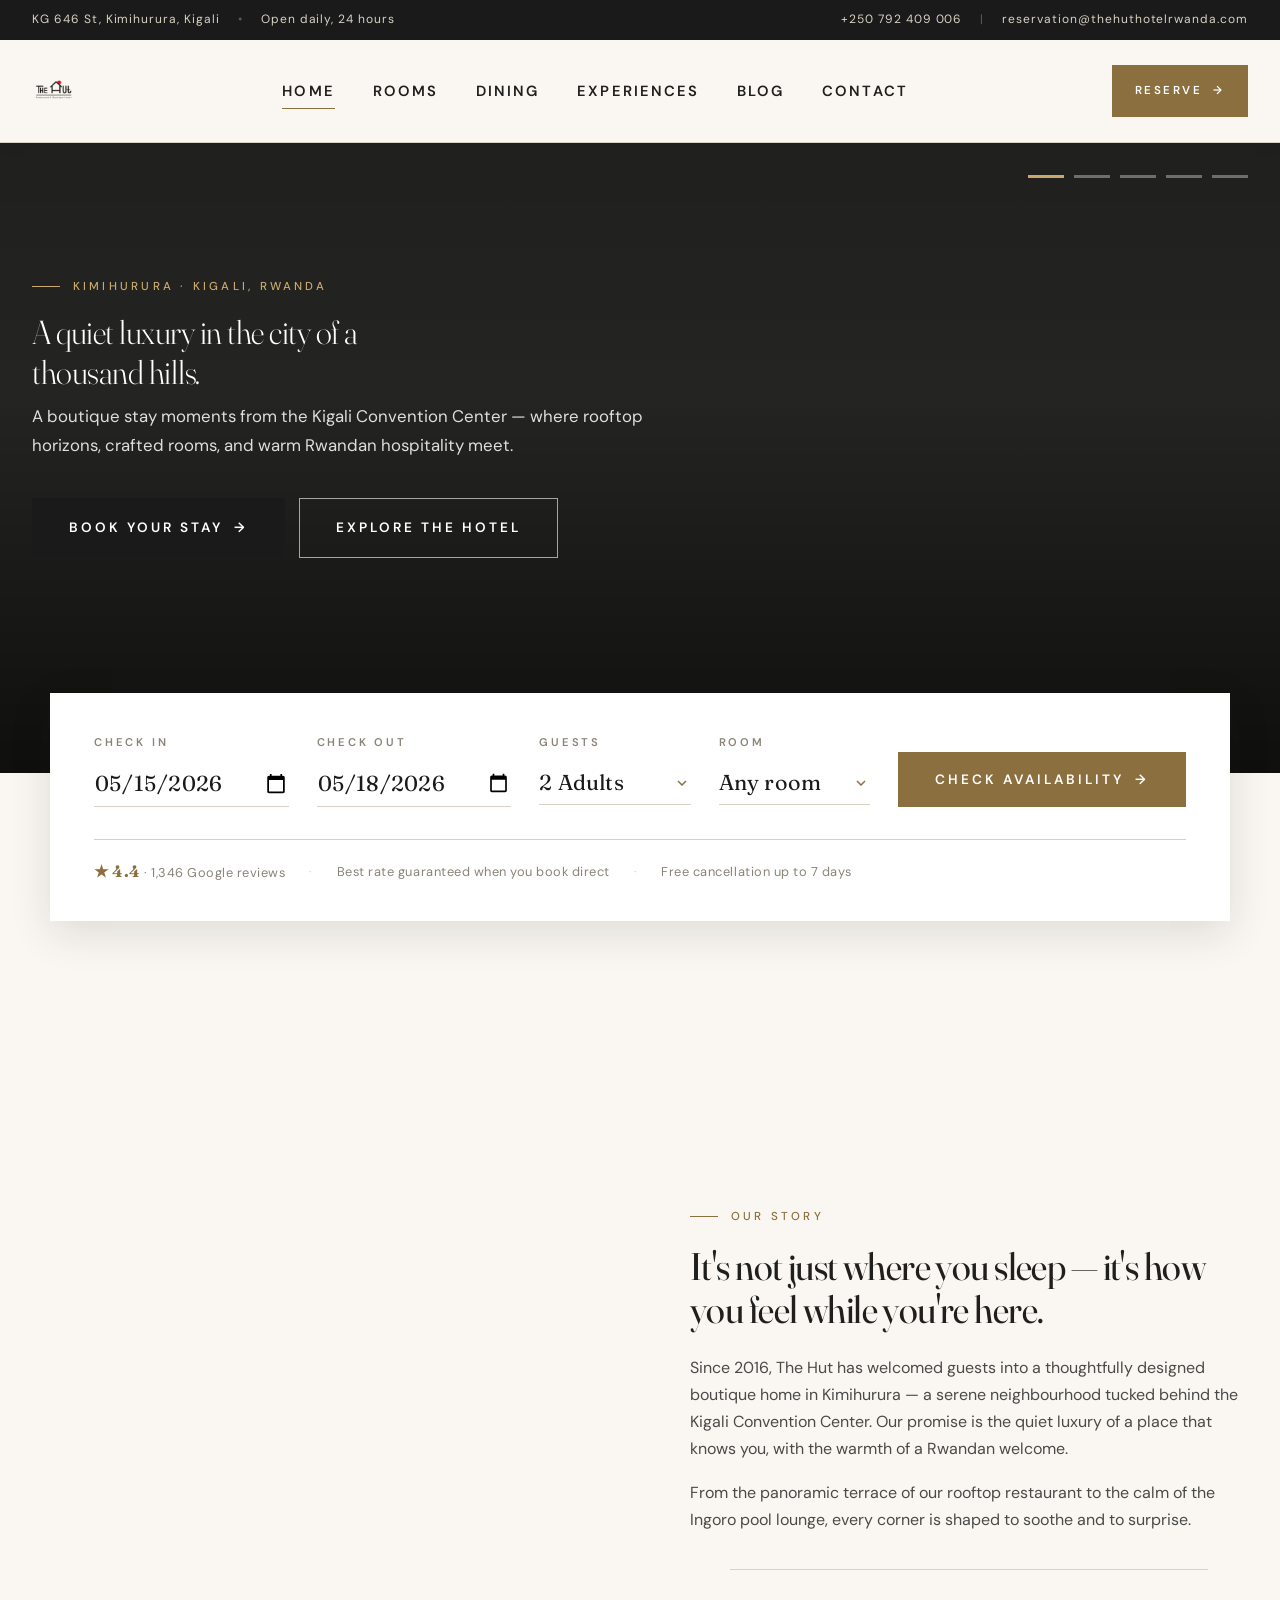
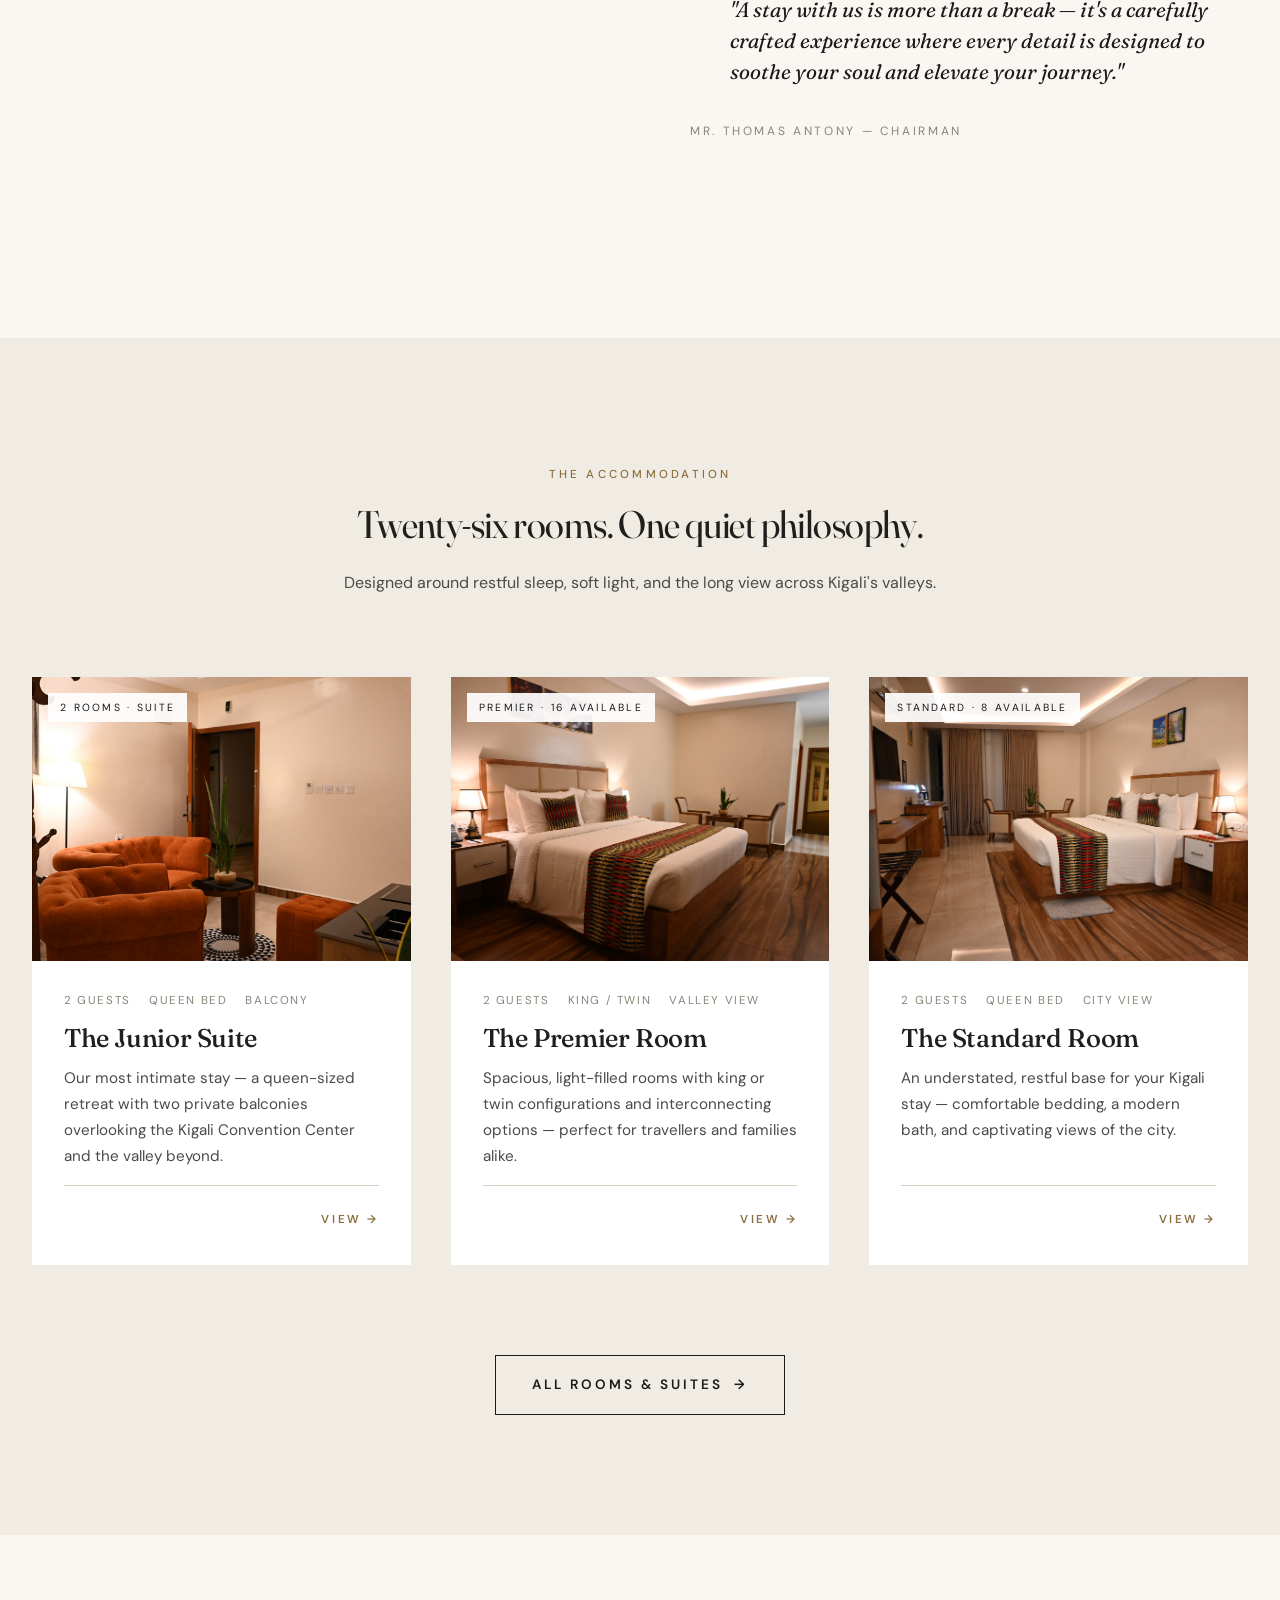
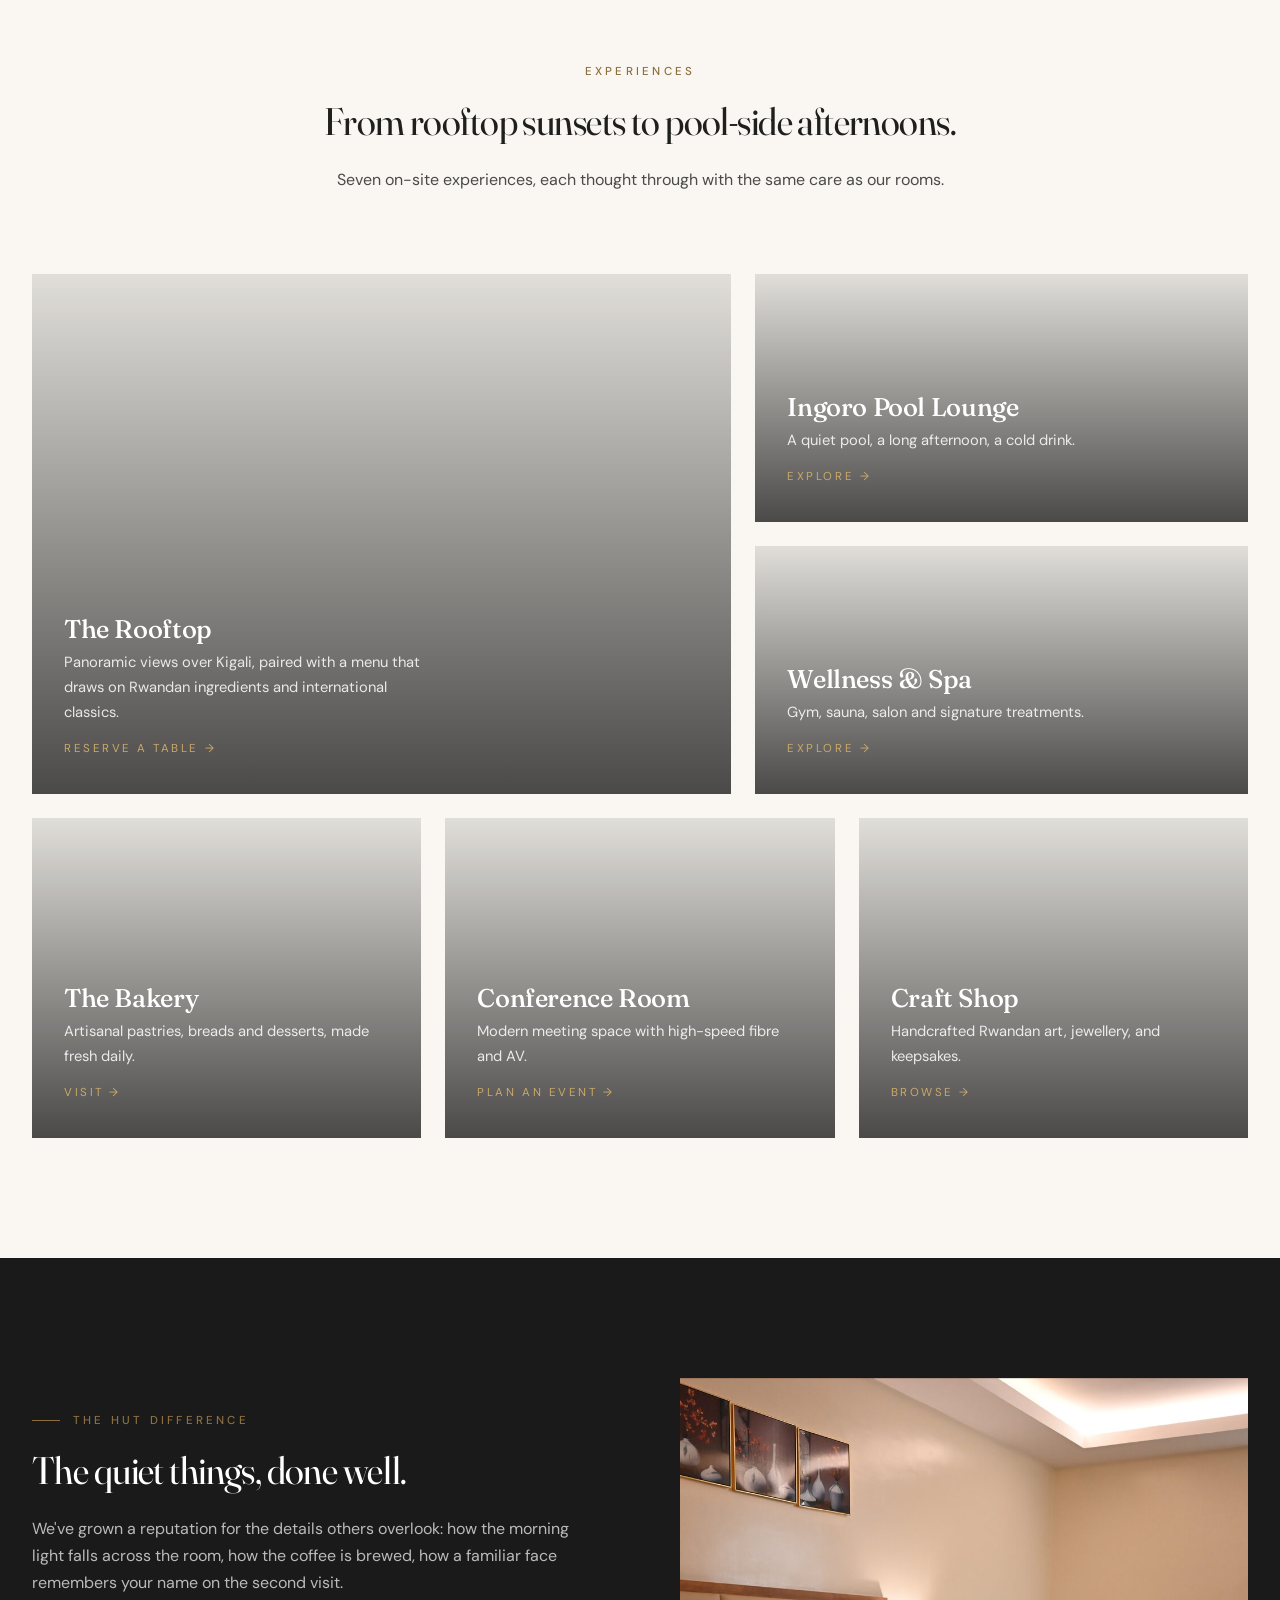
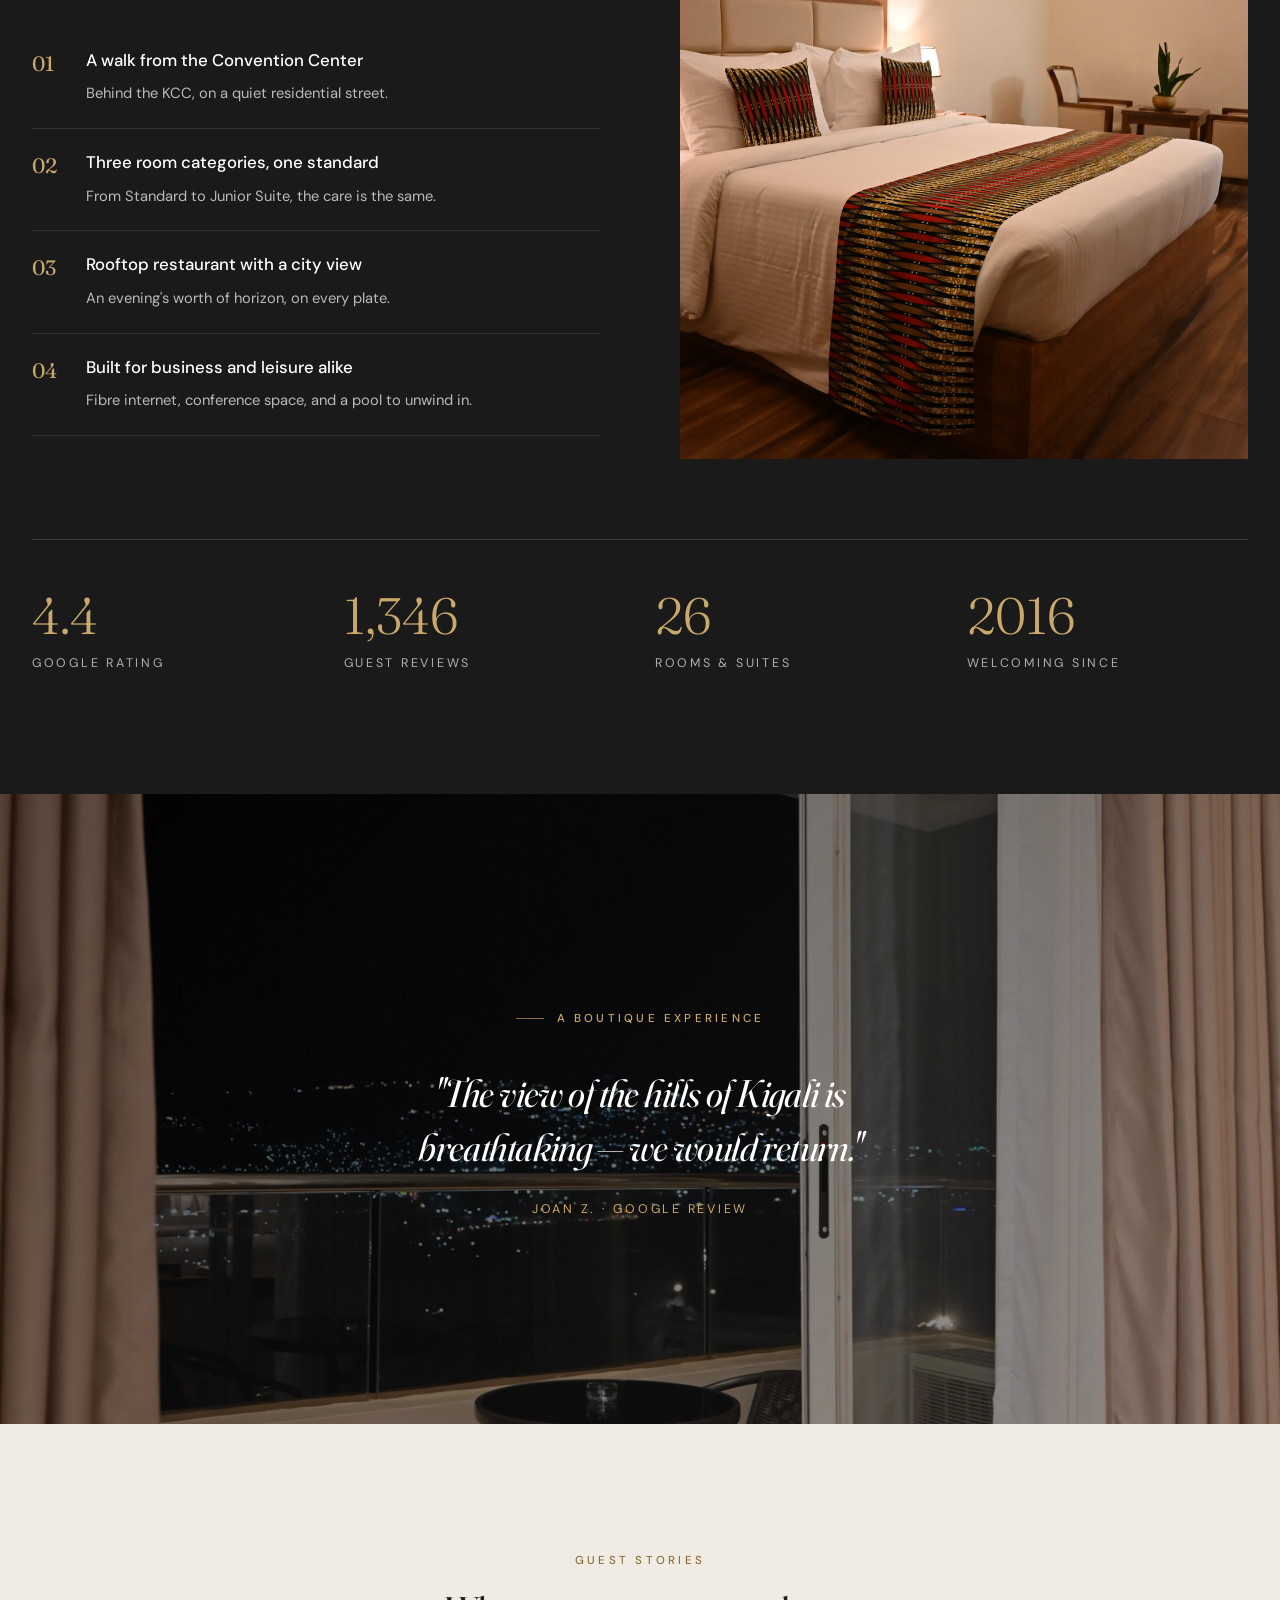
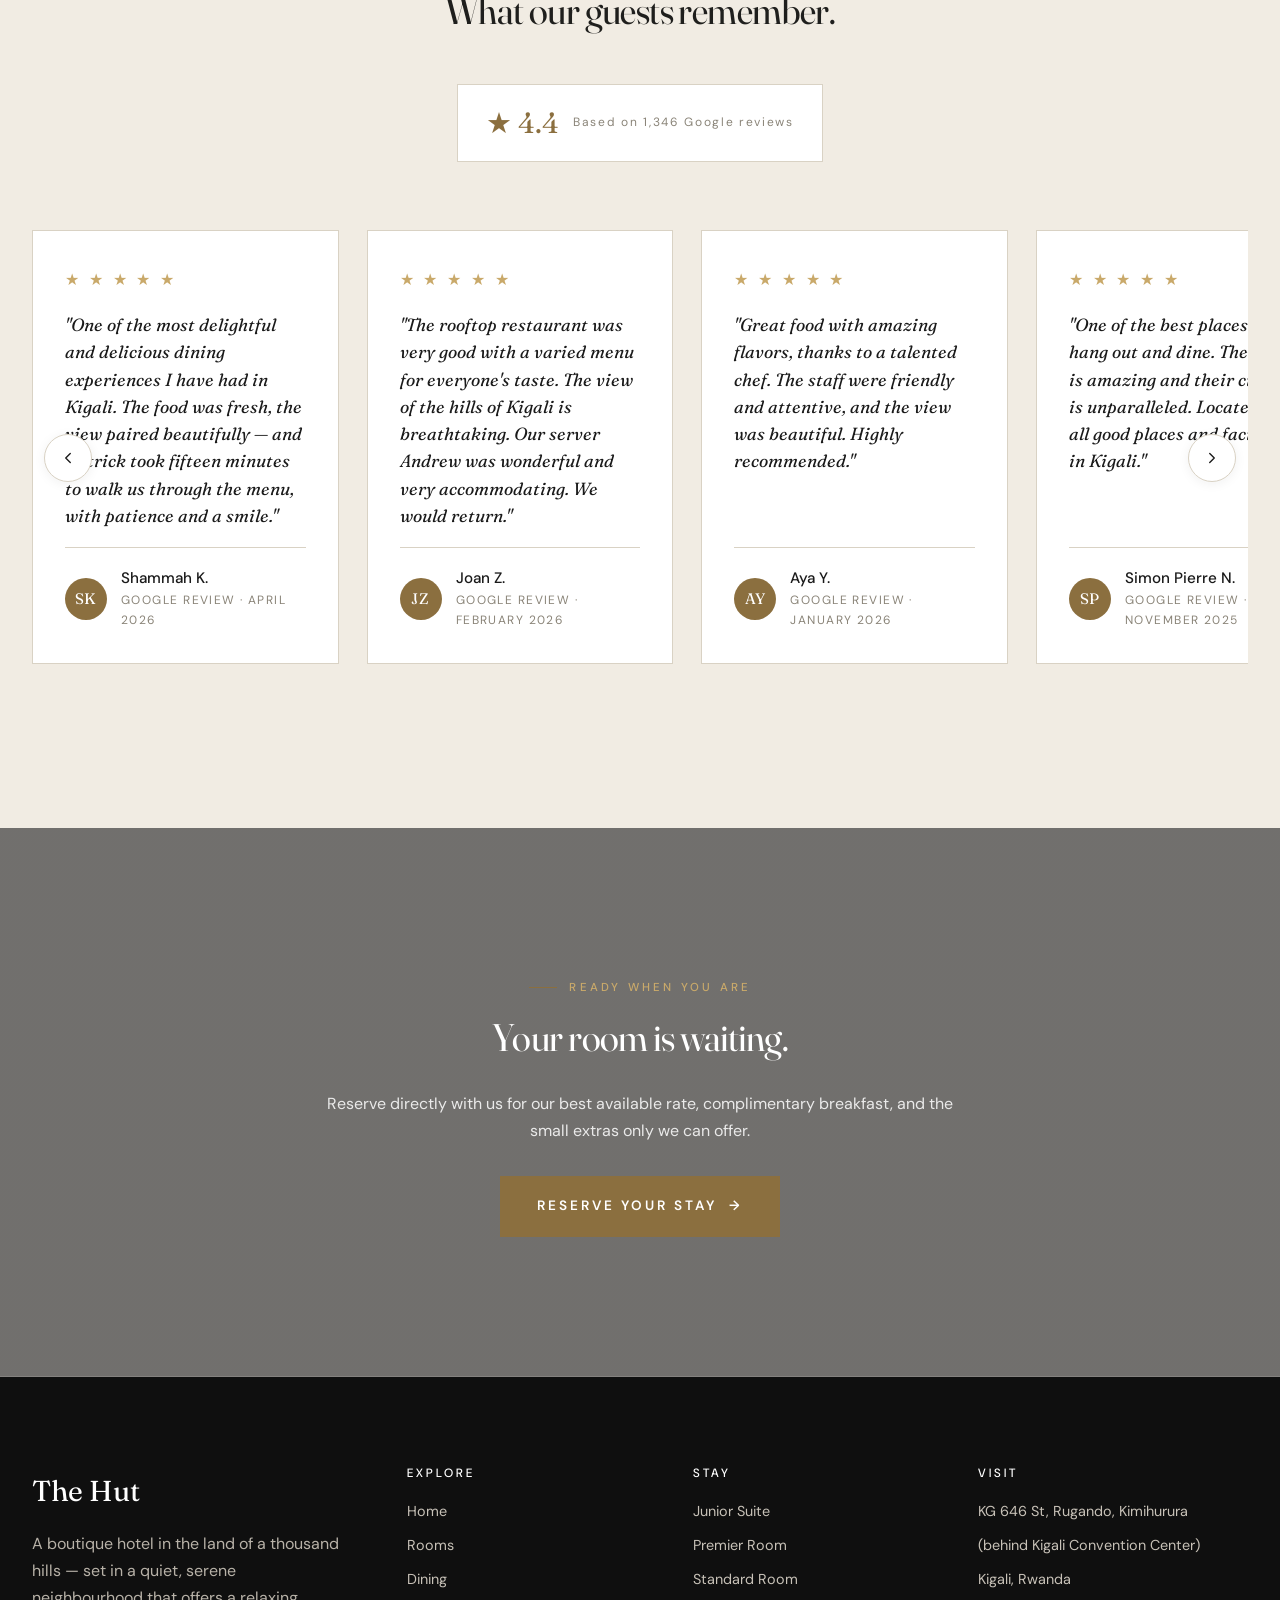
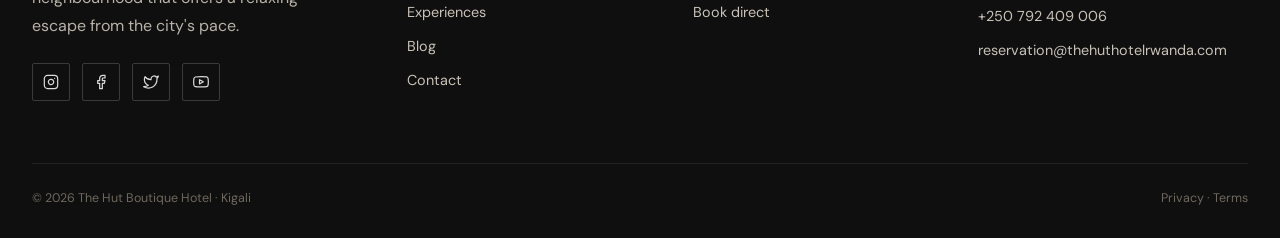
==== commit 4be7113b: "Add files via upload" ====
--- a/index.html
+++ b/index.html
@@ -7,7 +7,7 @@
 <meta name="description" content="A boutique hotel & rooftop restaurant in Kimihurura, Kigali — moments from the Kigali Convention Center. Crafted rooms, panoramic views, and Rwandan hospitality.">
 <link rel="preconnect" href="https://fonts.googleapis.com">
 <link rel="preconnect" href="https://fonts.gstatic.com" crossorigin>
-<link href="https://fonts.googleapis.com/css2?family=Cormorant+Garamond:ital,wght@0,300;0,400;0,500;1,400&family=Inter:wght@300;400;500;600&display=swap" rel="stylesheet">
+<link href="https://fonts.googleapis.com/css2?family=Fraunces:ital,opsz,wght@0,9..144,300;0,9..144,400;0,9..144,500;0,9..144,600;1,9..144,400&family=DM+Sans:opsz,wght@9..40,300;9..40,400;9..40,500;9..40,600;9..40,700&display=swap" rel="stylesheet">
 <link rel="preload" as="image" href="https://thehuthotelrwanda.com/wp-content/uploads/2025/10/WhatsApp-Image-2025-10-03-at-09.39.47.jpeg" fetchpriority="high">
 <link rel="icon" type="image/png" href="logo.png">
 <link rel="apple-touch-icon" href="logo.png">
@@ -90,7 +90,7 @@
       <a href="rooms.html">Rooms</a>
       <a href="dining.html">Dining</a>
       <a href="experiences.html">Experiences</a>
-      <a href="blog.html">Journal</a>
+      <a href="blog.html">Blog</a>
       <a href="contact.html">Contact</a>
     <div class="nav__reserve"><a href="index.html#book" class="btn btn--gold">Reserve <span class="arrow">→</span></a></div></nav>
     <a href="#book" class="btn btn--gold book-cta">Reserve <span class="arrow">→</span></a>
@@ -595,4 +595,35 @@
   </div>
 </section>
 
-<!--+<!-- CTA -->
+<section class="cta-strip">
+  <div class="container">
+    <span class="eyebrow" style="color:var(--gold);">Ready when you are</span>
+    <h2>Your room is waiting.</h2>
+    <p>Reserve directly with us for our best available rate, complimentary breakfast, and the small extras only we can offer.</p>
+    <a href="#book" class="btn btn--gold">Reserve your stay <span class="arrow">→</span></a>
+  </div>
+</section>
+</main>
+
+<a href="#book" class="floating-book" aria-label="Book your stay">Book now</a>
+
+<!-- Footer -->
+<footer class="site-footer">
+  <div class="container">
+    <div class="footer__grid">
+      <div>
+        <div class="footer__brand">The Hut</div>
+        <p>A boutique hotel in the land of a thousand hills — set in a quiet, serene neighbourhood that offers a relaxing escape from the city's pace.</p>
+        <div class="socials"><a href="https://www.instagram.com/thehuthotelrwanda" target="_blank" rel="noopener" aria-label="The Hut on Instagram"><svg width="16" height="16" viewBox="0 0 24 24" fill="none" stroke="currentColor" stroke-width="1.8" stroke-linecap="round" stroke-linejoin="round"><rect x="2" y="2" width="20" height="20" rx="5" ry="5"/><path d="M16 11.37A4 4 0 1 1 12.63 8 4 4 0 0 1 16 11.37z"/><line x1="17.5" y1="6.5" x2="17.51" y2="6.5"/></svg></a><a href="https://www.facebook.com/thehuthotelrwanda" target="_blank" rel="noopener" aria-label="The Hut on Facebook"><svg width="16" height="16" viewBox="0 0 24 24" fill="none" stroke="currentColor" stroke-width="1.8" stroke-linecap="round" stroke-linejoin="round"><path d="M18 2h-3a5 5 0 0 0-5 5v3H7v4h3v8h4v-8h3l1-4h-4V7a1 1 0 0 1 1-1h3z"/></svg></a><a href="https://twitter.com/thehuthotel" target="_blank" rel="noopener" aria-label="The Hut on Twitter"><svg width="16" height="16" viewBox="0 0 24 24" fill="none" stroke="currentColor" stroke-width="1.8" stroke-linecap="round" stroke-linejoin="round"><path d="M23 3a10.9 10.9 0 0 1-3.14 1.53 4.48 4.48 0 0 0-7.86 3v1A10.66 10.66 0 0 1 3 4s-4 9 5 13a11.64 11.64 0 0 1-7 2c9 5 20 0 20-11.5a4.5 4.5 0 0 0-.08-.83A7.72 7.72 0 0 0 23 3z"/></svg></a><a href="https://www.youtube.com/@thehuthotelrwanda" target="_blank" rel="noopener" aria-label="The Hut on YouTube"><svg width="16" height="16" viewBox="0 0 24 24" fill="none" stroke="currentColor" stroke-width="1.8" stroke-linecap="round" stroke-linejoin="round"><path d="M22.54 6.42a2.78 2.78 0 0 0-1.94-2C18.88 4 12 4 12 4s-6.88 0-8.6.46a2.78 2.78 0 0 0-1.94 2A29 29 0 0 0 1 11.75a29 29 0 0 0 .46 5.33A2.78 2.78 0 0 0 3.4 19c1.72.46 8.6.46 8.6.46s6.88 0 8.6-.46a2.78 2.78 0 0 0 1.94-2 29 29 0 0 0 .46-5.25 29 29 0 0 0-.46-5.33z"/><polygon points="9.75 15.02 15.5 11.75 9.75 8.48 9.75 15.02"/></svg></a></div>
+      </div>
+      <div><h4>Explore</h4><ul><li><a href="index.html">Home</a></li><li><a href="rooms.html">Rooms</a></li><li><a href="dining.html">Dining</a></li><li><a href="experiences.html">Experiences</a></li><li><a href="blog.html">Blog</a></li><li><a href="contact.html">Contact</a></li></ul></div>
+      <div><h4>Stay</h4><ul><li><a href="room-junior-suite.html">Junior Suite</a></li><li><a href="room-premier.html">Premier Room</a></li><li><a href="room-standard.html">Standard Room</a></li><li><a href="#book">Book direct</a></li></ul></div>
+      <div><h4>Visit</h4><ul><li>KG 646 St, Rugando, Kimihurura</li><li>(behind Kigali Convention Center)</li><li>Kigali, Rwanda</li><li style="margin-top:14px;"><a href="tel:+250792409006">+250 792 409 006</a></li><li><a href="mailto:reservation@thehuthotelrwanda.com">reservation@thehuthotelrwanda.com</a></li></ul></div>
+    </div>
+    <div class="footer__bottom"><div>© 2026 The Hut Boutique Hotel · Kigali</div><div><a href="privacy.html">Privacy</a> · <a href="terms.html">Terms</a></div></div>
+  </div>
+</footer>
+
+</body>
+</html>
--- a/styles.css
+++ b/styles.css
@@ -40,8 +40,8 @@
   --shadow-lg: 0 24px 64px rgba(26,26,26,0.18);
 
   /* Typography */
-  --serif: "Cormorant Garamond", "Playfair Display", Georgia, serif;
-  --sans: "Inter", -apple-system, BlinkMacSystemFont, "Helvetica Neue", Arial, sans-serif;
+  --serif: "Fraunces", "Cormorant Garamond", "Playfair Display", Georgia, serif;
+  --sans: "DM Sans", "Inter", -apple-system, BlinkMacSystemFont, "Helvetica Neue", Arial, sans-serif;
 
   /* Layout */
   --container: 1280px;
@@ -168,20 +168,29 @@
 body{
   margin: 0;
   font-family: var(--sans);
-  font-size: 20px;
-  line-height: 1.8;
+  font-size: 18px;
+  line-height: 1.65;
   color: #1f1f1d;
   background: var(--bg);
   -webkit-font-smoothing: antialiased;
   overflow-x: hidden;
   width: 100%;
-}
-p{ color: #2a2a28; font-size: 1.05rem; line-height: 1.75; }
-.lead, p.lead{ color: #0f0f0f; font-size: 1.25rem; line-height: 1.65; }
+  font-weight: 400;
+}
+p{ color: #2a2a28; font-size: 1rem; line-height: 1.7; }
+.lead, p.lead{
+  color: #0f0f0f;
+  font-family: var(--serif);
+  font-size: 1.35rem;
+  line-height: 1.45;
+  font-weight: 300;
+  letter-spacing: -0.005em;
+  font-variation-settings: "opsz" 60;
+}
 @media (max-width: 768px){
-  body{ font-size: 18px; line-height: 1.7; }
-  p{ font-size: 1rem; }
-  .lead, p.lead{ font-size: 1.15rem; }
+  body{ font-size: 17px; line-height: 1.65; }
+  p{ font-size: .98rem; }
+  .lead, p.lead{ font-size: 1.2rem; }
 }
 
 img{ max-width: 100%; display: block; }
@@ -192,14 +201,15 @@
 h1,h2,h3,h4{
   font-family: var(--serif);
   font-weight: 400;
-  letter-spacing: -0.01em;
-  line-height: 1.15;
+  letter-spacing: -0.015em;
+  line-height: 1.12;
   margin: 0 0 .6em;
-}
-h1{ font-size: clamp(2rem, 3.4vw, 3.2rem); }
-h2{ font-size: clamp(1.7rem, 2.6vw, 2.4rem); }
-h3{ font-size: clamp(1.25rem, 1.8vw, 1.55rem); }
-h4{ font-size: 1.05rem; letter-spacing: .02em; }
+  font-variation-settings: "opsz" 144;
+}
+h1{ font-size: clamp(2.4rem, 4.2vw, 3.8rem); font-weight: 300; font-variation-settings: "opsz" 144; }
+h2{ font-size: clamp(1.9rem, 3vw, 2.8rem); font-weight: 400; }
+h3{ font-size: clamp(1.35rem, 2vw, 1.7rem); font-weight: 500; font-variation-settings: "opsz" 24; }
+h4{ font-size: 1.05rem; letter-spacing: .02em; font-weight: 500; }
 
 p{ margin: 0 0 1em; color: var(--ink-soft); }
 
@@ -312,15 +322,14 @@
   align-items: center;
 }
 .brand img{
-  height: 56px;
+  height: 70px;
   width: auto;
   display: block;
-  max-width: 180px;
+  max-width: 220px;
   object-fit: contain;
-  mix-blend-mode: multiply;
 }
 @media (max-width: 768px){
-  .brand img{ height: 42px; max-width: 140px; }
+  .brand img{ height: 52px; max-width: 170px; }
 }
 .brand-text{
   font-family: var(--serif);
@@ -1509,14 +1518,4 @@
   /* Intro section */
   .intro__grid{ grid-template-columns: 1fr; gap: 40px; }
   .intro__media{ aspect-ratio: 4/5; max-width: 100%; }
-  .intro__media::before{ display: none; }
-  .intro__quote{ font-size: 1.1rem; padding: 18px 0 10px; }
-
-  /* Headings */
-  h1{ font-size: clamp(2rem, 8vw, 2.8rem); }
-  h2{ font-size: clamp(1.7rem, 6vw, 2.4rem); }
-  h3{ font-size: clamp(1.25rem, 4.5vw, 1.6rem); }
-
-  /* Rooms grid */
-  .rooms__grid{ grid-template-columns: 1fr; gap: 28px; }
-  .room-car+  .intro__media::before{ display:
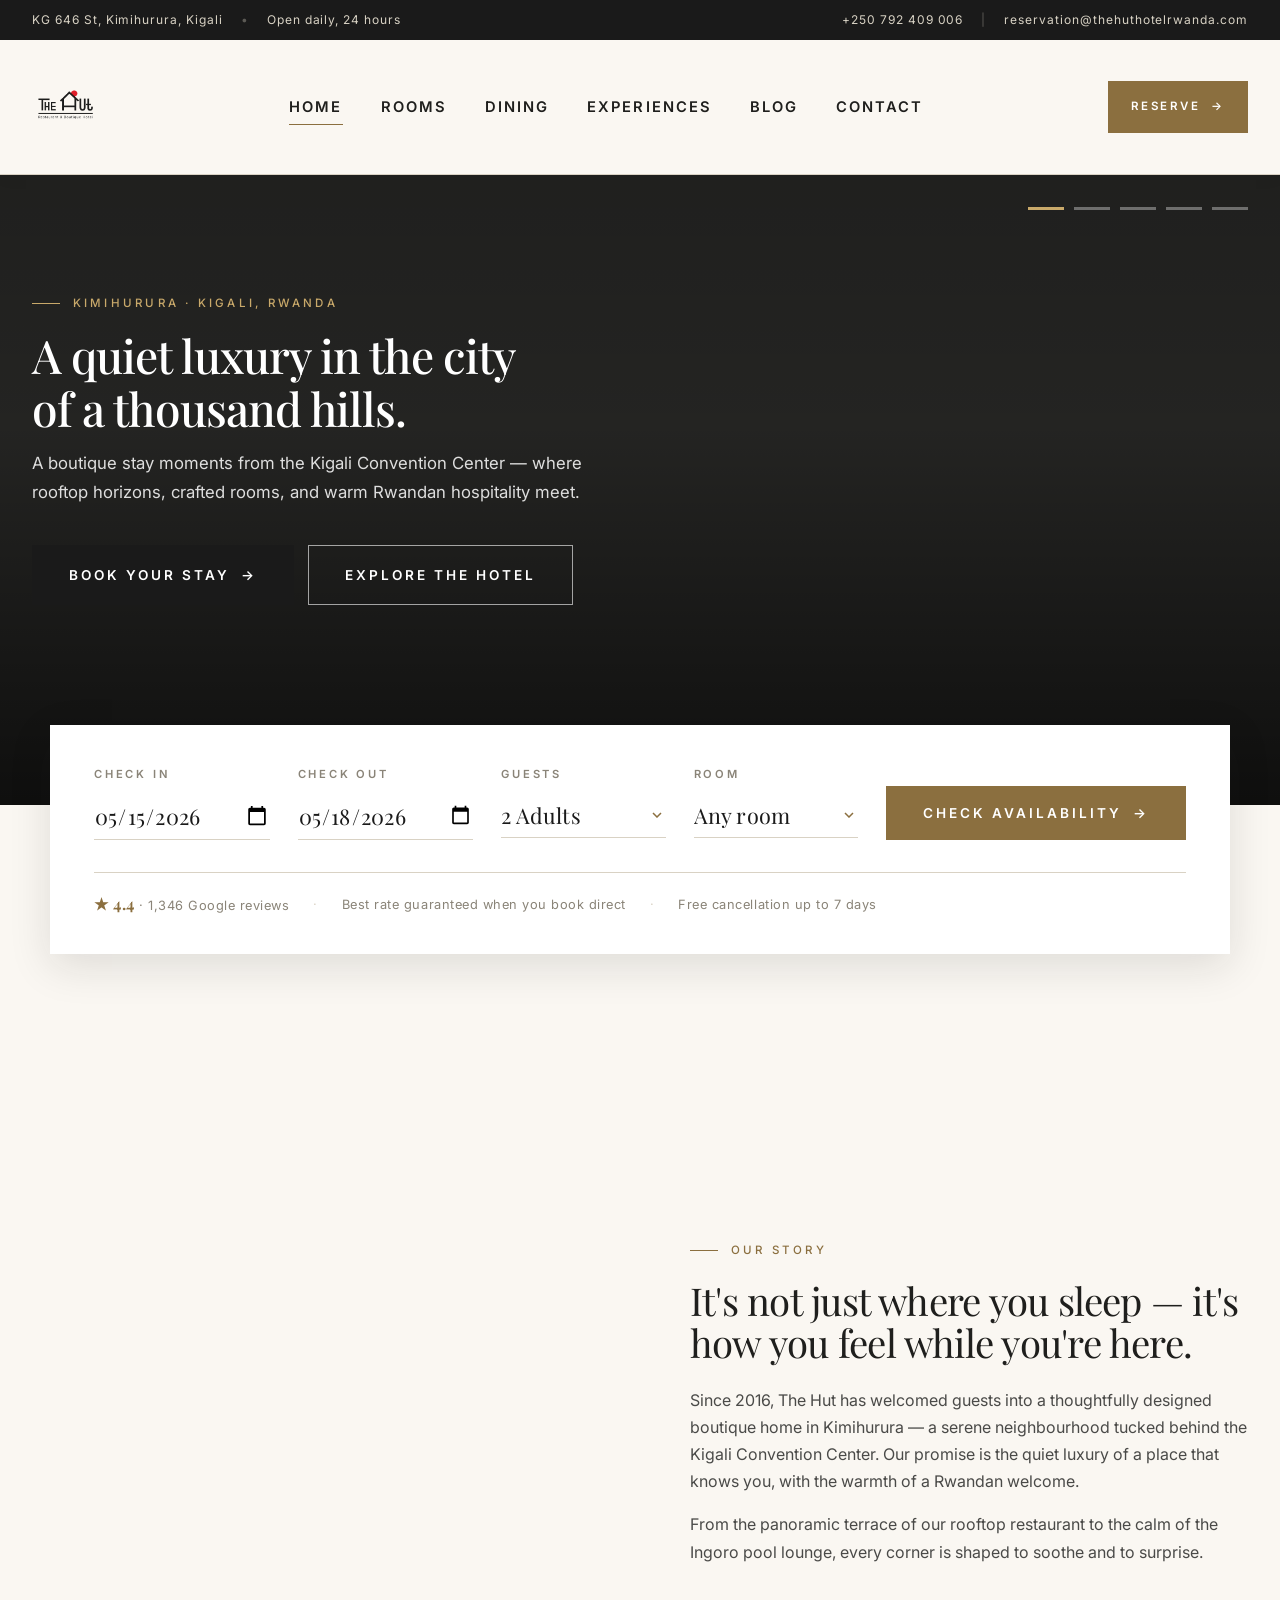
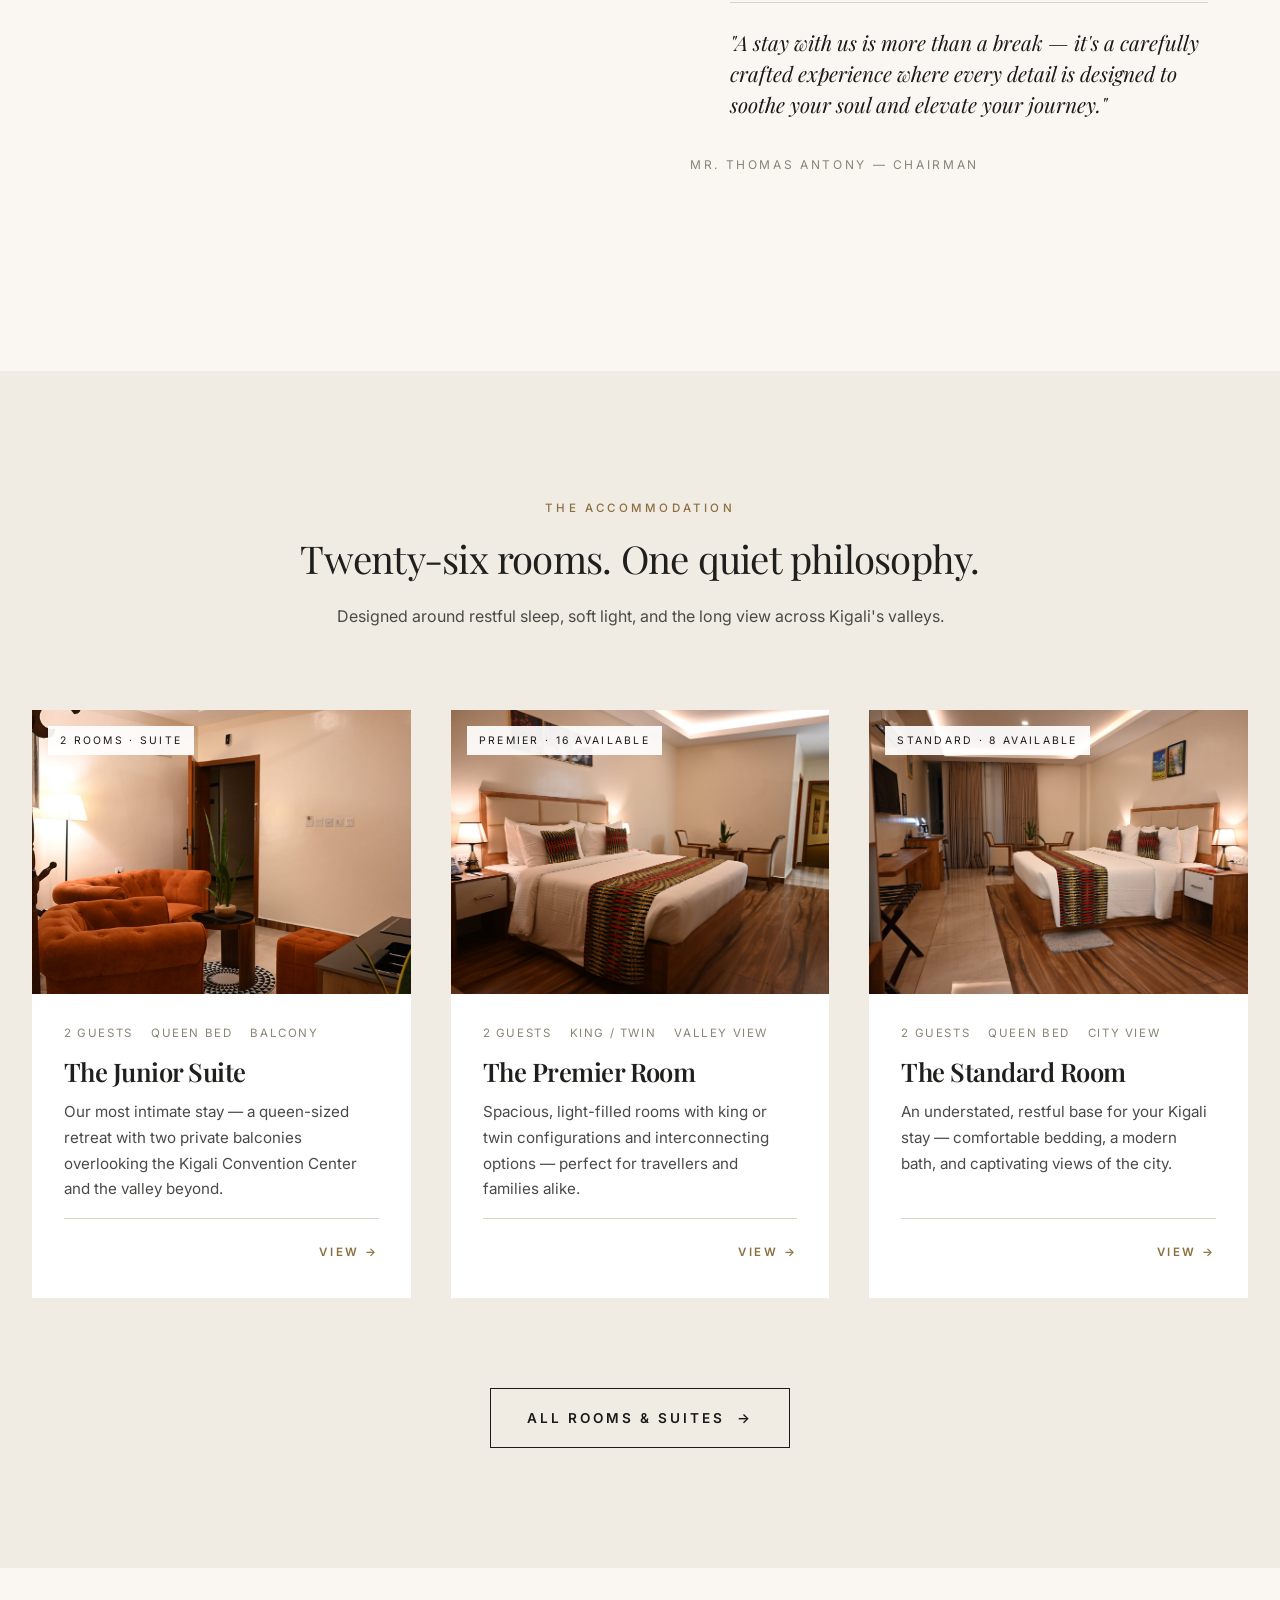
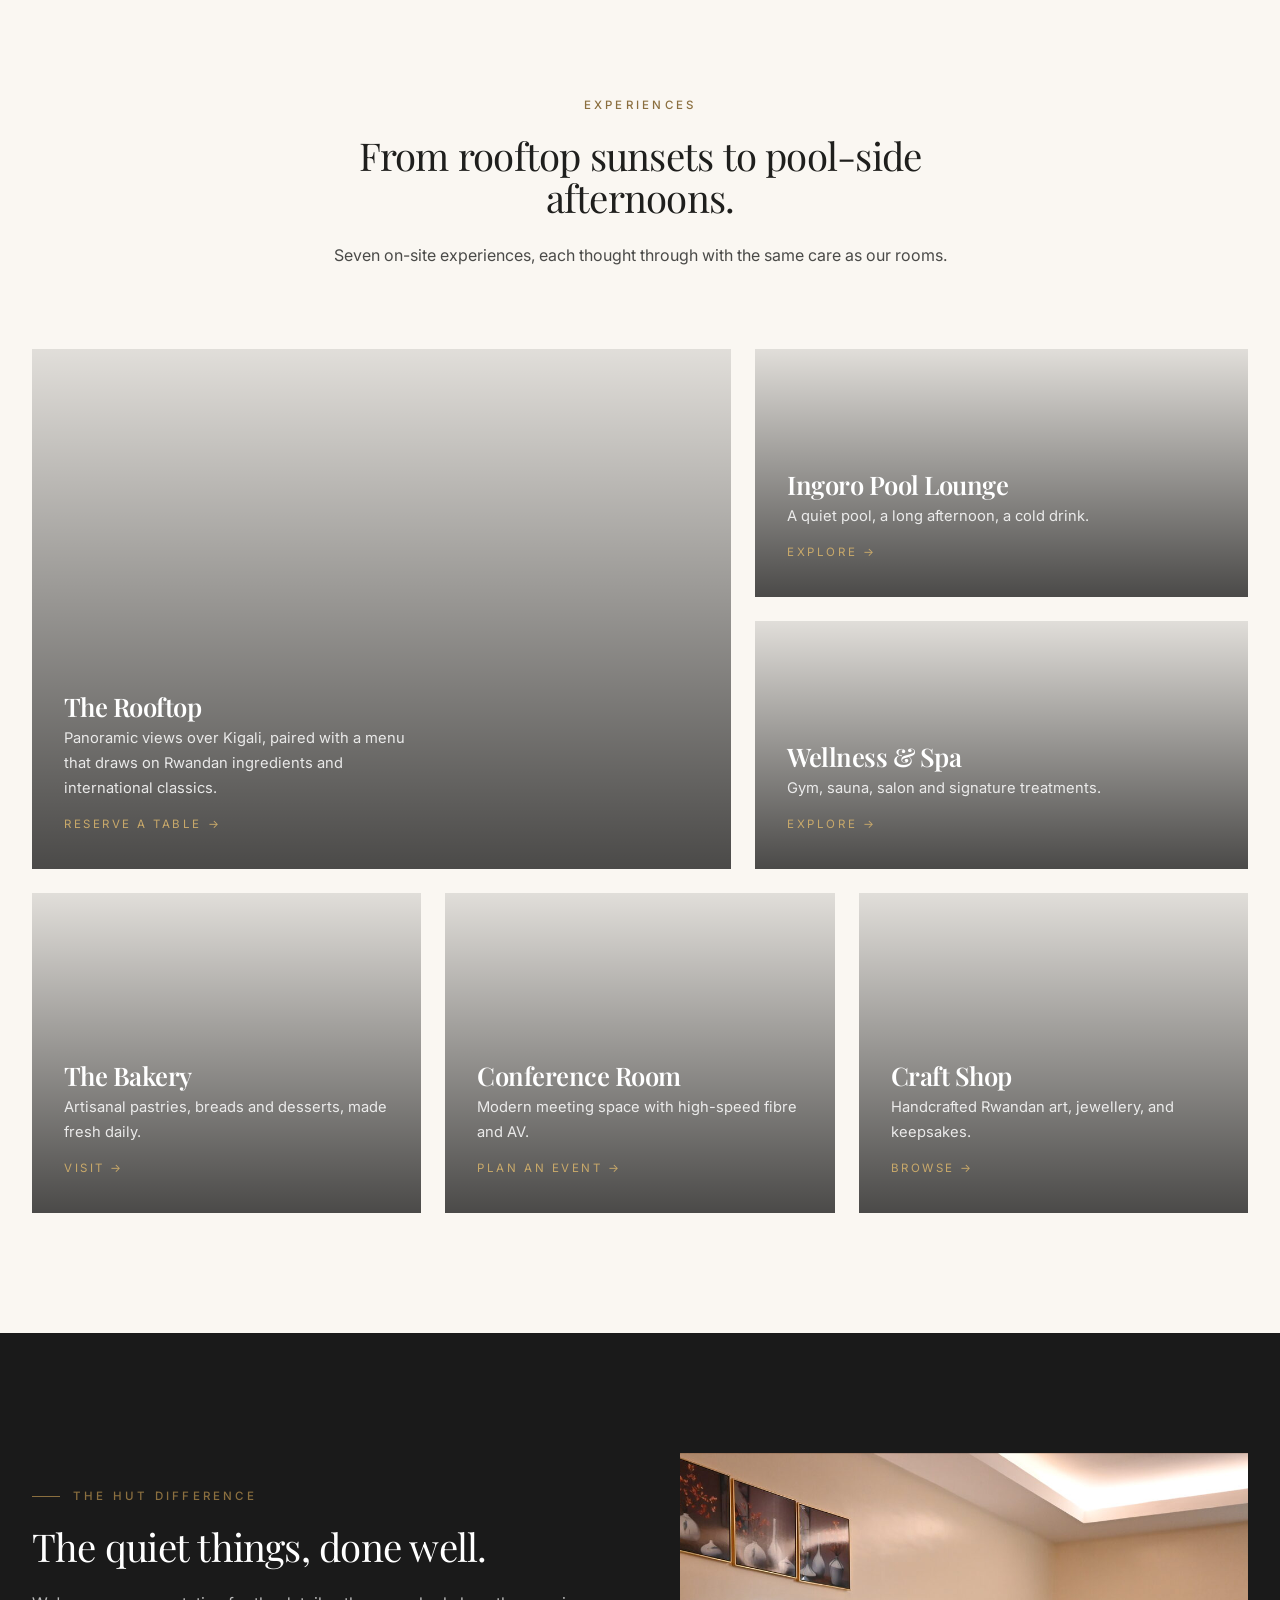
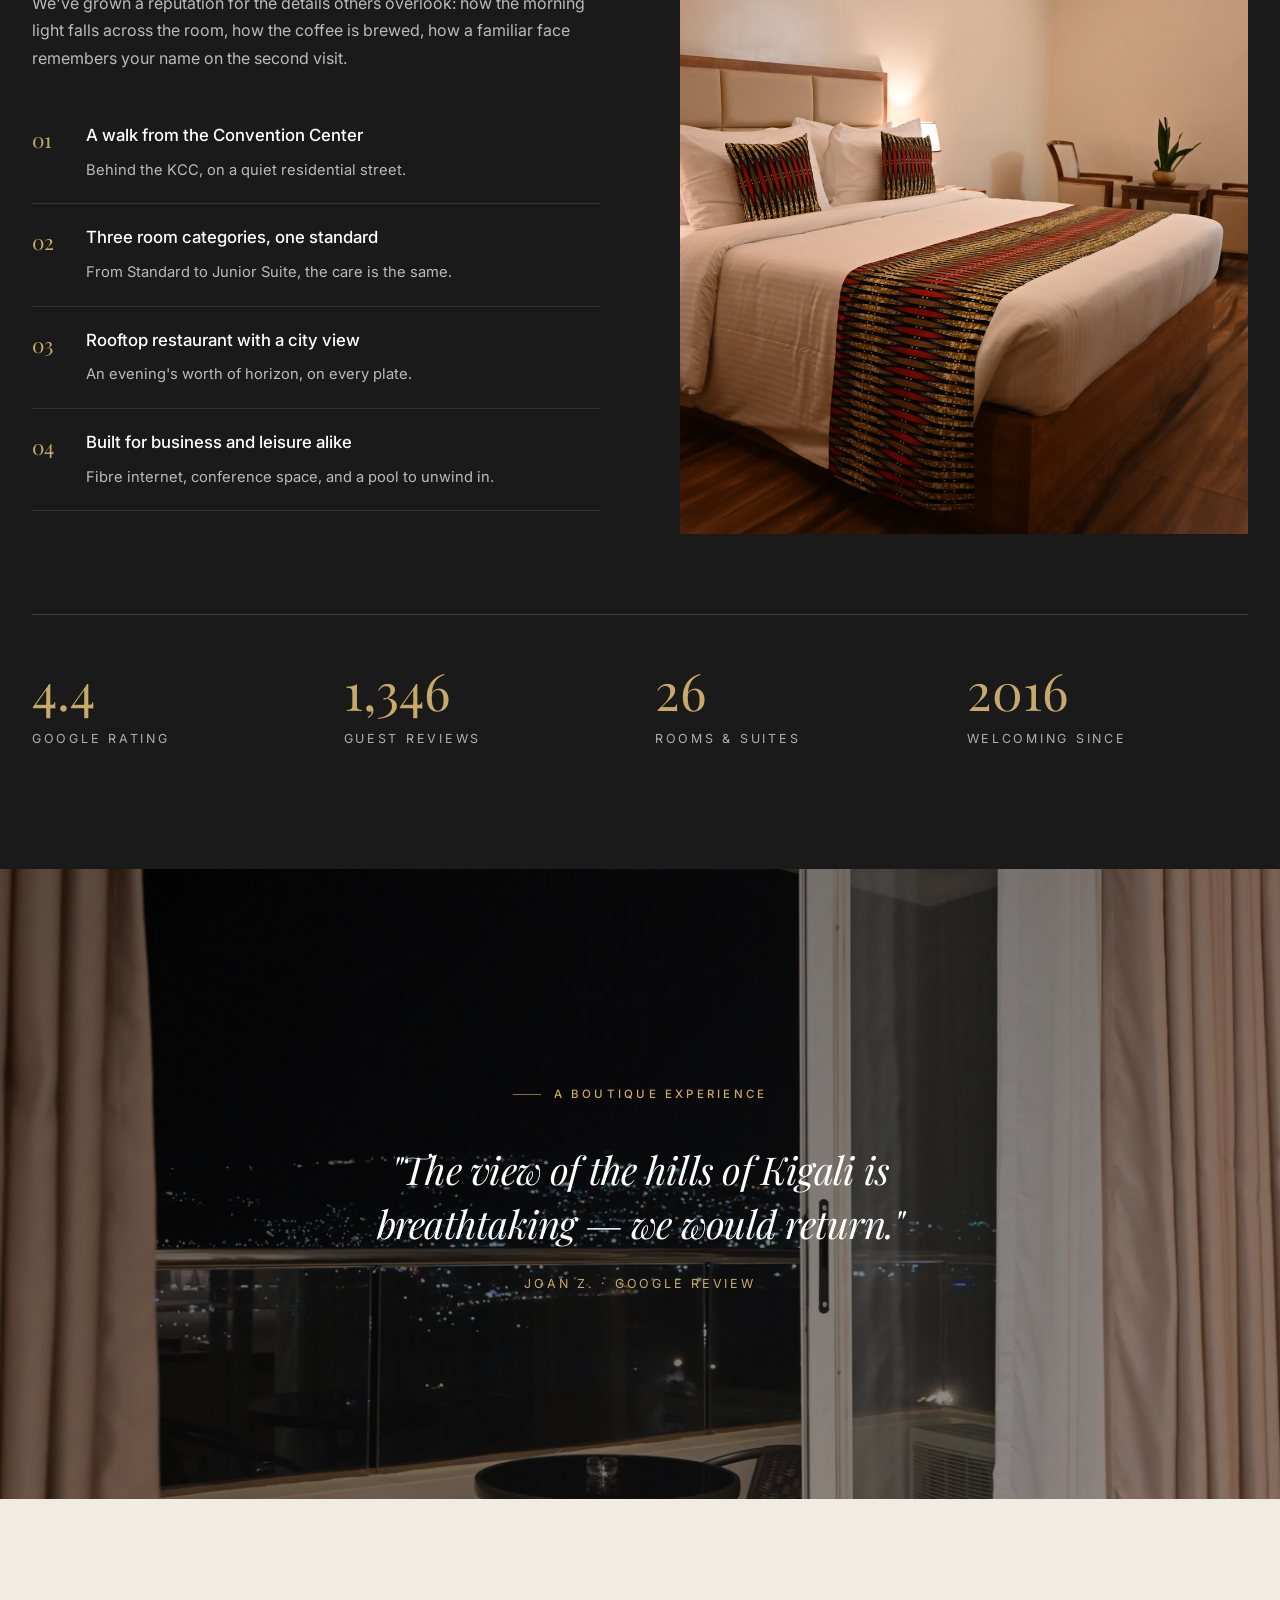
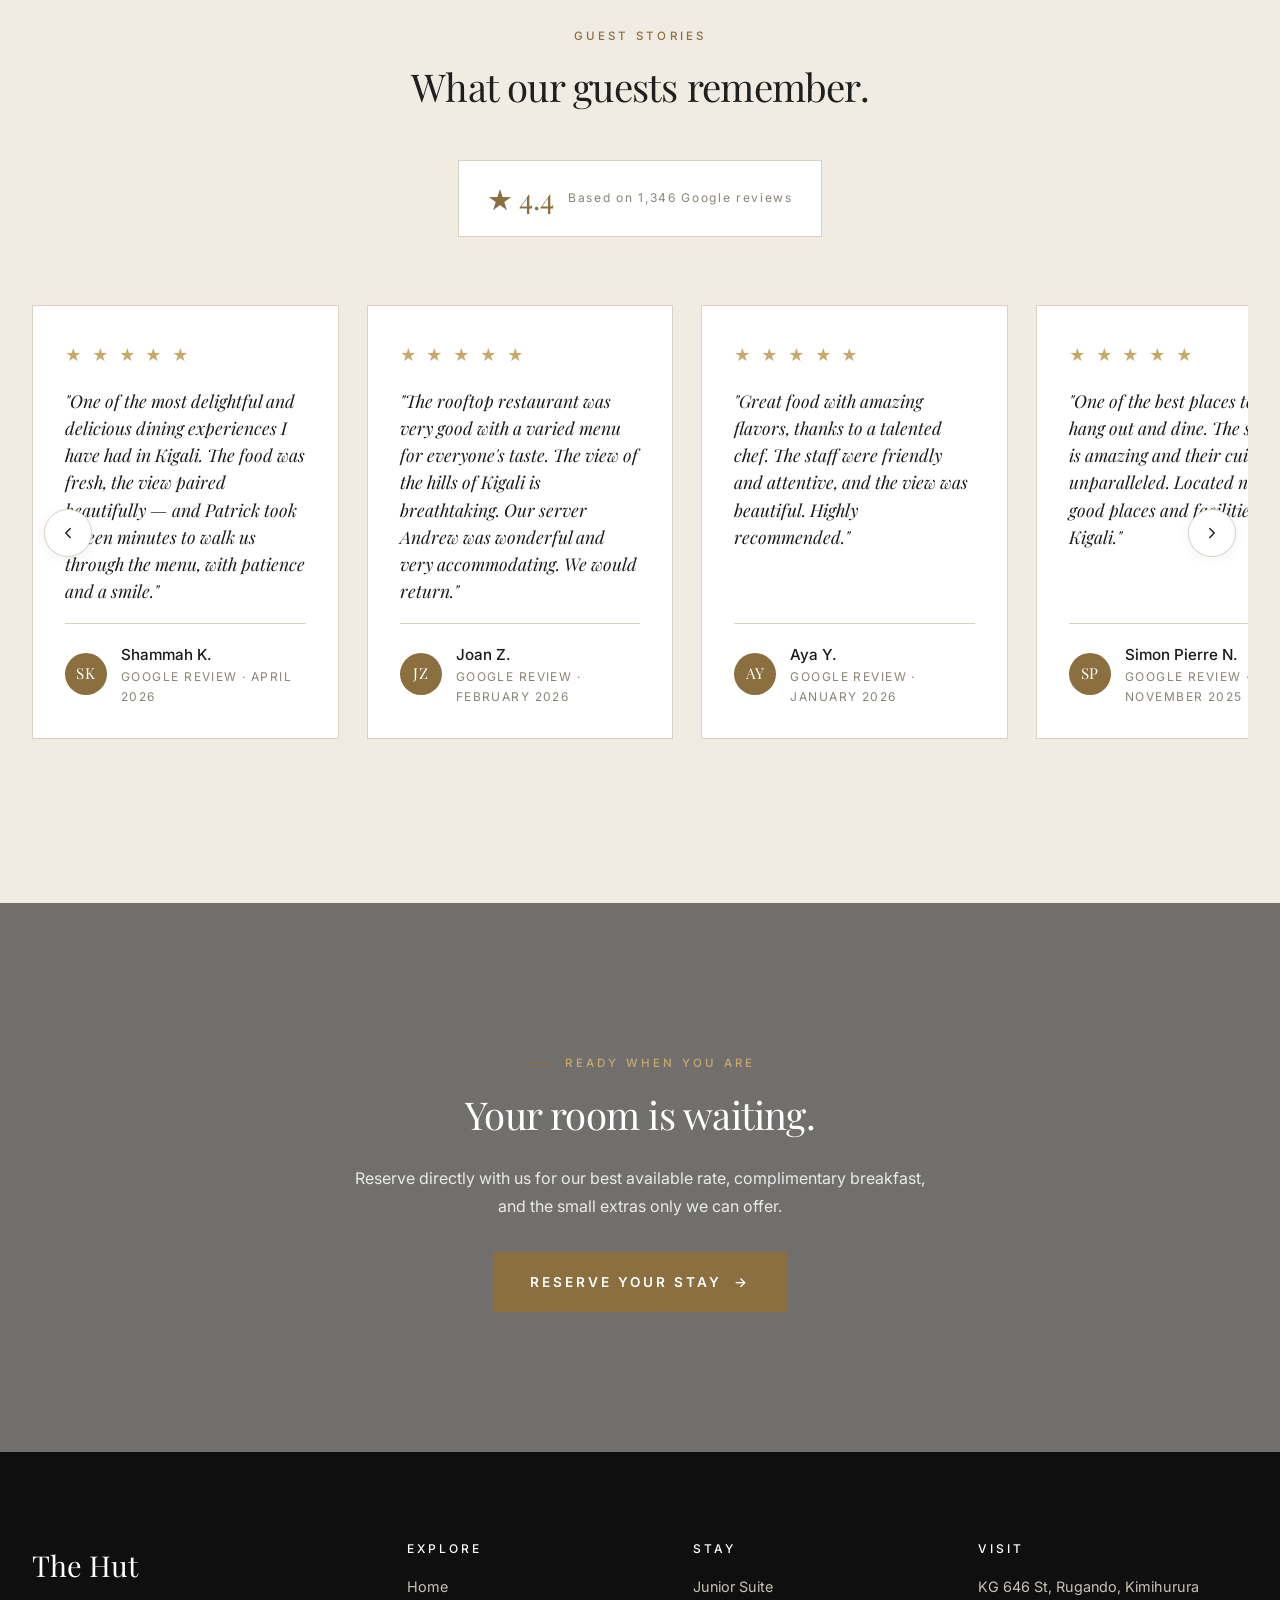
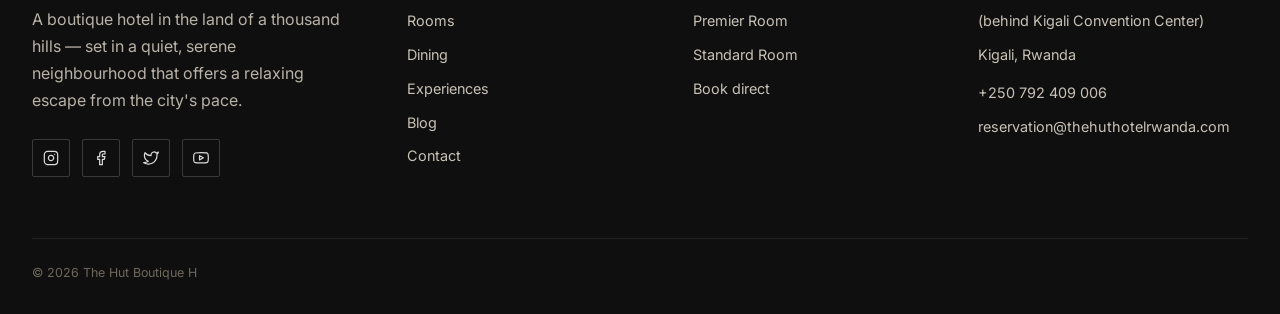
==== commit 00117e6b: "Add files via upload" ====
--- a/index.html
+++ b/index.html
@@ -7,7 +7,7 @@
 <meta name="description" content="A boutique hotel & rooftop restaurant in Kimihurura, Kigali — moments from the Kigali Convention Center. Crafted rooms, panoramic views, and Rwandan hospitality.">
 <link rel="preconnect" href="https://fonts.googleapis.com">
 <link rel="preconnect" href="https://fonts.gstatic.com" crossorigin>
-<link href="https://fonts.googleapis.com/css2?family=Fraunces:ital,opsz,wght@0,9..144,300;0,9..144,400;0,9..144,500;0,9..144,600;1,9..144,400&family=DM+Sans:opsz,wght@9..40,300;9..40,400;9..40,500;9..40,600;9..40,700&display=swap" rel="stylesheet">
+<link href="https://fonts.googleapis.com/css2?family=Playfair+Display:ital,wght@0,400;0,500;0,600;0,700;0,800;0,900;1,400;1,500;1,600;1,700&family=Inter:wght@300;400;500;600;700&display=swap" rel="stylesheet">
 <link rel="preload" as="image" href="https://thehuthotelrwanda.com/wp-content/uploads/2025/10/WhatsApp-Image-2025-10-03-at-09.39.47.jpeg" fetchpriority="high">
 <link rel="icon" type="image/png" href="logo.png">
 <link rel="apple-touch-icon" href="logo.png">
@@ -319,7 +319,7 @@
 </script>
 
 <!-- Booking widget -->
-<form id="book" class="booking" onsubmit="event.preventDefault(); var b=this.querySelector('button[type=submit]'); b.setAttribute('aria-busy','true'); b.innerHTML='Checking…'; var ci=this.querySelector('input[name=checkin]').value; var co=this.querySelector('input[name=checkout]').value; var g=this.querySelector('select[name=guests]').value; setTimeout(function(){ window.location.href='https://www.swiftbook.io/inst/#/reseve?propertyId=462MjmHQAS0m2vIuuPSQo48IfoODYyNDk=&JDRN=Y&RoomID=169233,169234,169235&noofrooms=1&adult0=' + encodeURIComponent(g) + '&checkin=' + encodeURIComponent(ci) + '&checkout=' + encodeURIComponent(co); }, 600);">
+<form id="book" class="booking" onsubmit="event.preventDefault(); var b=this.querySelector('button[type=submit]'); b.setAttribute('aria-busy','true'); b.innerHTML='Opening WhatsApp…'; var ci=this.querySelector('input[name=checkin]').value; var co=this.querySelector('input[name=checkout]').value; var g=this.querySelector('select[name=guests]').selectedOptions[0].textContent; var r=this.querySelector('select[name=room]').value; var msg='Hello, I would like to check availability at The Hut.%0A%0ACheck-in: '+ci+'%0ACheck-out: '+co+'%0AGuests: '+g+'%0ARoom: '+r+'%0A%0AThank you.'; setTimeout(function(){ window.open('https://wa.me/250792409006?text='+msg, '_blank'); b.removeAttribute('aria-busy'); b.innerHTML='Check availability <span class=&quot;arrow&quot;>→</span>'; }, 400);">
   <div class="booking__field">
     <label for="book-checkin">Check in</label>
     <input id="book-checkin" name="checkin" type="date" value="2026-05-15">
@@ -606,7 +606,17 @@
 </section>
 </main>
 
-<a href="#book" class="floating-book" aria-label="Book your stay">Book now</a>
+<nav class="floating-bar" aria-label="Quick contact">
+  <a href="tel:+250792409006" aria-label="Call The Hut">
+    <svg viewBox="0 0 24 24" fill="none" stroke="currentColor" stroke-width="2" stroke-linecap="round" stroke-linejoin="round"><path d="M22 16.92v3a2 2 0 0 1-2.18 2 19.79 19.79 0 0 1-8.63-3.07 19.5 19.5 0 0 1-6-6 19.79 19.79 0 0 1-3.07-8.67A2 2 0 0 1 4.11 2h3a2 2 0 0 1 2 1.72 12.84 12.84 0 0 0 .7 2.81 2 2 0 0 1-.45 2.11L8.09 9.91a16 16 0 0 0 6 6l1.27-1.27a2 2 0 0 1 2.11-.45 12.84 12.84 0 0 0 2.81.7A2 2 0 0 1 22 16.92z"/></svg>
+    Call
+  </a>
+  <a href="https://wa.me/250792409006" target="_blank" rel="noopener" aria-label="Message The Hut on WhatsApp">
+    <svg viewBox="0 0 24 24" fill="currentColor"><path d="M17.6 6.31A7.85 7.85 0 0 0 12.05 4a7.94 7.94 0 0 0-6.76 12.1L4 21l5-1.31a7.93 7.93 0 0 0 3.07.78h0a7.94 7.94 0 0 0 6.74-12.16zm-5.53 12.2h0a6.6 6.6 0 0 1-3.36-.92l-.24-.14-2.5.65.67-2.43-.16-.25a6.6 6.6 0 0 1 5.6-10.1 6.55 6.55 0 0 1 4.67 1.94 6.55 6.55 0 0 1 1.93 4.67 6.61 6.61 0 0 1-6.61 6.58zm3.62-4.93c-.2-.1-1.18-.58-1.36-.65s-.32-.1-.45.1-.51.65-.63.79-.23.15-.43.05a5.42 5.42 0 0 1-1.6-1 6 6 0 0 1-1.11-1.38c-.12-.2 0-.31.09-.41s.2-.23.3-.35a1.32 1.32 0 0 0 .2-.33.36.36 0 0 0 0-.35c-.05-.1-.45-1.09-.62-1.49s-.33-.34-.45-.34h-.39a.74.74 0 0 0-.54.25 2.27 2.27 0 0 0-.7 1.69 3.93 3.93 0 0 0 .83 2.1 9 9 0 0 0 3.47 3.07c.49.2.87.32 1.17.41a2.83 2.83 0 0 0 1.29.08 2.13 2.13 0 0 0 1.38-1 1.71 1.71 0 0 0 .12-1c-.04-.1-.18-.16-.38-.25z"/></svg>
+    WhatsApp
+  </a>
+  <a href="index.html#book" aria-label="Book your stay">Book</a>
+</nav>
 
 <!-- Footer -->
 <footer class="site-footer">
@@ -621,9 +631,4 @@
       <div><h4>Stay</h4><ul><li><a href="room-junior-suite.html">Junior Suite</a></li><li><a href="room-premier.html">Premier Room</a></li><li><a href="room-standard.html">Standard Room</a></li><li><a href="#book">Book direct</a></li></ul></div>
       <div><h4>Visit</h4><ul><li>KG 646 St, Rugando, Kimihurura</li><li>(behind Kigali Convention Center)</li><li>Kigali, Rwanda</li><li style="margin-top:14px;"><a href="tel:+250792409006">+250 792 409 006</a></li><li><a href="mailto:reservation@thehuthotelrwanda.com">reservation@thehuthotelrwanda.com</a></li></ul></div>
     </div>
-    <div class="footer__bottom"><div>© 2026 The Hut Boutique Hotel · Kigali</div><div><a href="privacy.html">Privacy</a> · <a href="terms.html">Terms</a></div></div>
-  </div>
-</footer>
-
-</body>
-</html>
+    <div class="footer__bottom"><div>© 2026 The Hut Boutique H
--- a/styles.css
+++ b/styles.css
@@ -11,8 +11,9 @@
   --ink-soft: #4a4a48;
   --muted: #8a8478;
   --line: #d9d2c4;
-  --accent: #8b6f3f;   /* warm bronze */
+  --accent: #8b6f3f;   /* warm bronze — for borders, backgrounds, large headlines */
   --accent-dark: #6b5530;
+  --accent-text: #7a5f30;  /* darker bronze — passes WCAG AA 5.5:1 for body text */
   --gold: #c9a96a;
   --white: #ffffff;
 
@@ -40,8 +41,8 @@
   --shadow-lg: 0 24px 64px rgba(26,26,26,0.18);
 
   /* Typography */
-  --serif: "Fraunces", "Cormorant Garamond", "Playfair Display", Georgia, serif;
-  --sans: "DM Sans", "Inter", -apple-system, BlinkMacSystemFont, "Helvetica Neue", Arial, sans-serif;
+  --serif: "Playfair Display", "Cormorant Garamond", Georgia, "Times New Roman", serif;
+  --sans: "Inter", -apple-system, BlinkMacSystemFont, "Helvetica Neue", Arial, sans-serif;
 
   /* Layout */
   --container: 1280px;
@@ -99,34 +100,43 @@
   }
 }
 
-/* Mobile floating Book Now CTA */
-.floating-book{
+/* Mobile floating action bar — Call · WhatsApp · Book */
+.floating-bar{
   position: fixed;
-  right: 16px;
-  bottom: 16px;
+  left: 0; right: 0;
+  bottom: 0;
   z-index: 90;
   display: none;
-  padding: 16px 24px;
-  background: var(--accent);
+  background: var(--ink);
+  box-shadow: 0 -4px 24px rgba(0,0,0,.2);
+}
+.floating-bar a{
+  flex: 1;
+  display: inline-flex;
+  align-items: center;
+  justify-content: center;
+  gap: 6px;
+  padding: 14px 8px;
   color: #fff;
   font-family: var(--sans);
-  font-size: .82rem;
-  letter-spacing: .2em;
+  font-size: .72rem;
+  letter-spacing: .12em;
   text-transform: uppercase;
   font-weight: 600;
   text-decoration: none;
-  box-shadow: var(--shadow-md);
-  border-radius: var(--radius-pill);
-  transition: transform .25s ease, box-shadow .25s ease;
-}
-.floating-book:hover, .floating-book:focus{
-  transform: translateY(-2px);
-  box-shadow: var(--shadow-lg);
-  color: #fff;
-}
+  border-right: 1px solid rgba(255,255,255,.1);
+}
+.floating-bar a:last-child{ border-right: none; background: var(--accent); }
+.floating-bar a:hover, .floating-bar a:focus{ background: rgba(255,255,255,.06); color: #fff; }
+.floating-bar a:last-child:hover{ background: var(--accent-dark); }
+.floating-bar svg{ width: 16px; height: 16px; }
 @media (max-width: 768px){
-  .floating-book{ display: inline-flex; align-items: center; gap: 8px; }
-}
+  .floating-bar{ display: flex; }
+  body{ padding-bottom: 56px; }
+}
+
+/* Legacy floating book — keep hidden */
+.floating-book{ display: none !important; }
 
 /* Trust badge inside booking widget */
 .booking__trust{
@@ -181,11 +191,11 @@
 .lead, p.lead{
   color: #0f0f0f;
   font-family: var(--serif);
-  font-size: 1.35rem;
-  line-height: 1.45;
-  font-weight: 300;
+  font-size: 1.4rem;
+  line-height: 1.5;
+  font-weight: 400;
   letter-spacing: -0.005em;
-  font-variation-settings: "opsz" 60;
+  font-style: italic;
 }
 @media (max-width: 768px){
   body{ font-size: 17px; line-height: 1.65; }
@@ -196,19 +206,18 @@
 img{ max-width: 100%; display: block; }
 
 a{ color: inherit; text-decoration: none; transition: color .2s ease, opacity .2s ease; }
-a:hover{ color: var(--accent); }
+a:hover{ color: var(--accent-text); }
 
 h1,h2,h3,h4{
   font-family: var(--serif);
-  font-weight: 400;
-  letter-spacing: -0.015em;
-  line-height: 1.12;
+  font-weight: 500;
+  letter-spacing: -0.02em;
+  line-height: 1.1;
   margin: 0 0 .6em;
-  font-variation-settings: "opsz" 144;
-}
-h1{ font-size: clamp(2.4rem, 4.2vw, 3.8rem); font-weight: 300; font-variation-settings: "opsz" 144; }
+}
+h1{ font-size: clamp(2.4rem, 4.4vw, 4rem); font-weight: 500; letter-spacing: -0.025em; }
 h2{ font-size: clamp(1.9rem, 3vw, 2.8rem); font-weight: 400; }
-h3{ font-size: clamp(1.35rem, 2vw, 1.7rem); font-weight: 500; font-variation-settings: "opsz" 24; }
+h3{ font-size: clamp(1.35rem, 2vw, 1.7rem); font-weight: 600; }
 h4{ font-size: 1.05rem; letter-spacing: .02em; font-weight: 500; }
 
 p{ margin: 0 0 1em; color: var(--ink-soft); }
@@ -309,9 +318,13 @@
   display: flex;
   align-items: center;
   justify-content: space-between;
-  padding-top: 16px;
-  padding-bottom: 16px;
+  padding-top: 12px;
+  padding-bottom: 12px;
   gap: 24px;
+  min-height: 96px;
+}
+@media (max-width: 768px){
+  .site-header .container{ min-height: 72px; padding-top: 8px; padding-bottom: 8px; }
 }
 .brand{
   font-family: var(--serif);
@@ -322,14 +335,14 @@
   align-items: center;
 }
 .brand img{
-  height: 70px;
+  height: 110px;
   width: auto;
   display: block;
-  max-width: 220px;
+  max-width: 320px;
   object-fit: contain;
 }
 @media (max-width: 768px){
-  .brand img{ height: 52px; max-width: 170px; }
+  .brand img{ height: 72px; max-width: 220px; }
 }
 .brand-text{
   font-family: var(--serif);
@@ -596,8 +609,10 @@
   max-width: 18ch;
   color: #fff;
   margin-bottom: .3em;
-  font-size: clamp(1.8rem, 2.6vw, 2.4rem);
-  line-height: 1.2;
+  font-size: clamp(2.2rem, 3.6vw, 3.4rem);
+  line-height: 1.15;
+  font-weight: 500;
+  letter-spacing: -0.02em;
 }
 .hero__lead{
   max-width: 52ch;
@@ -1497,25 +1512,4 @@
   .hero .container{ padding-bottom: 50px; }
   .hero__ctas .btn{ font-size: .7rem; padding: 14px 22px; }
 
-  /* Booking widget — full width, stacked properly */
-  .booking{
-    margin: -50px 16px 40px;
-    padding: 24px 20px;
-    grid-template-columns: 1fr 1fr;
-    gap: 20px;
-  }
-  .booking .btn{
-    grid-column: span 2;
-    width: 100%;
-    justify-content: center;
-    padding: 14px;
-    font-size: .72rem;
-  }
-  .booking__field input,
-  .booking__field select{ font-size: 1rem; }
-  .booking__field label{ font-size: .6rem; }
-
-  /* Intro section */
-  .intro__grid{ grid-template-columns: 1fr; gap: 40px; }
-  .intro__media{ aspect-ratio: 4/5; max-width: 100%; }
-  .intro__media::before{ display:+  /* Booking widget — full wid
